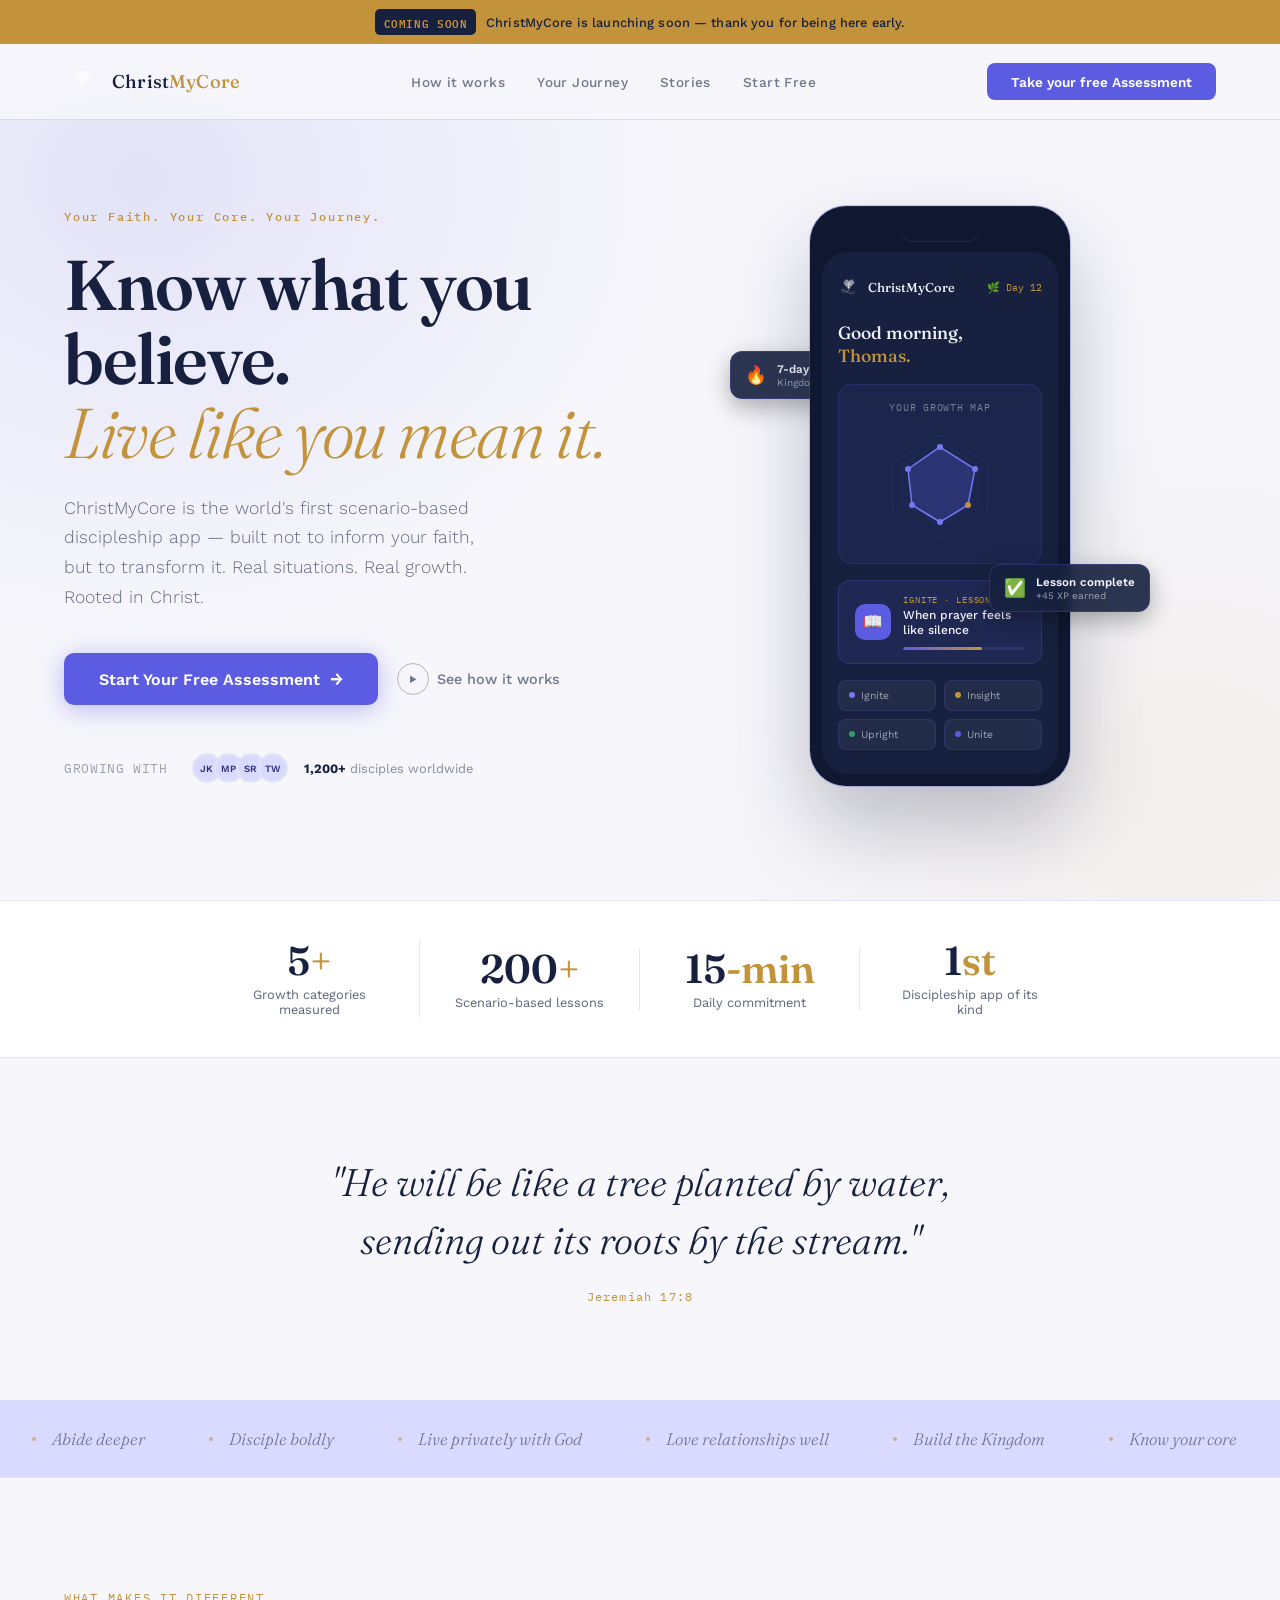
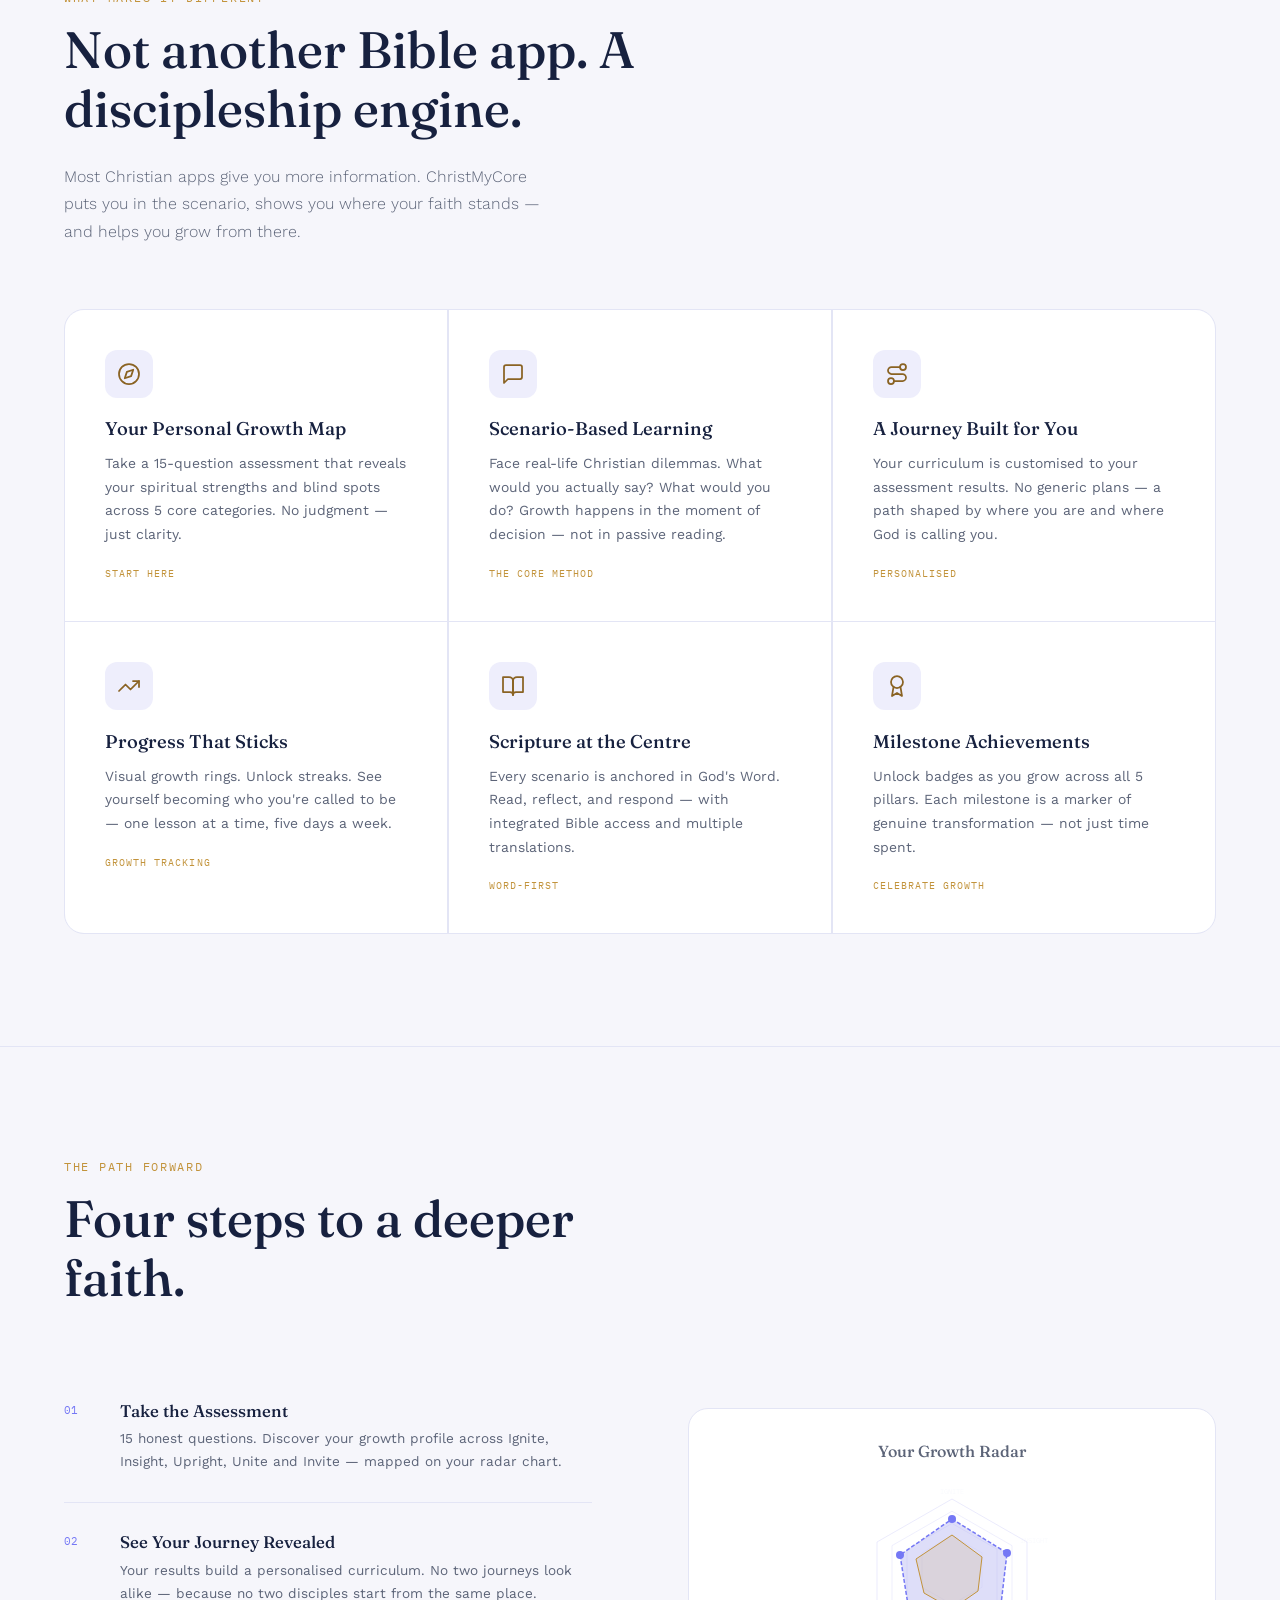
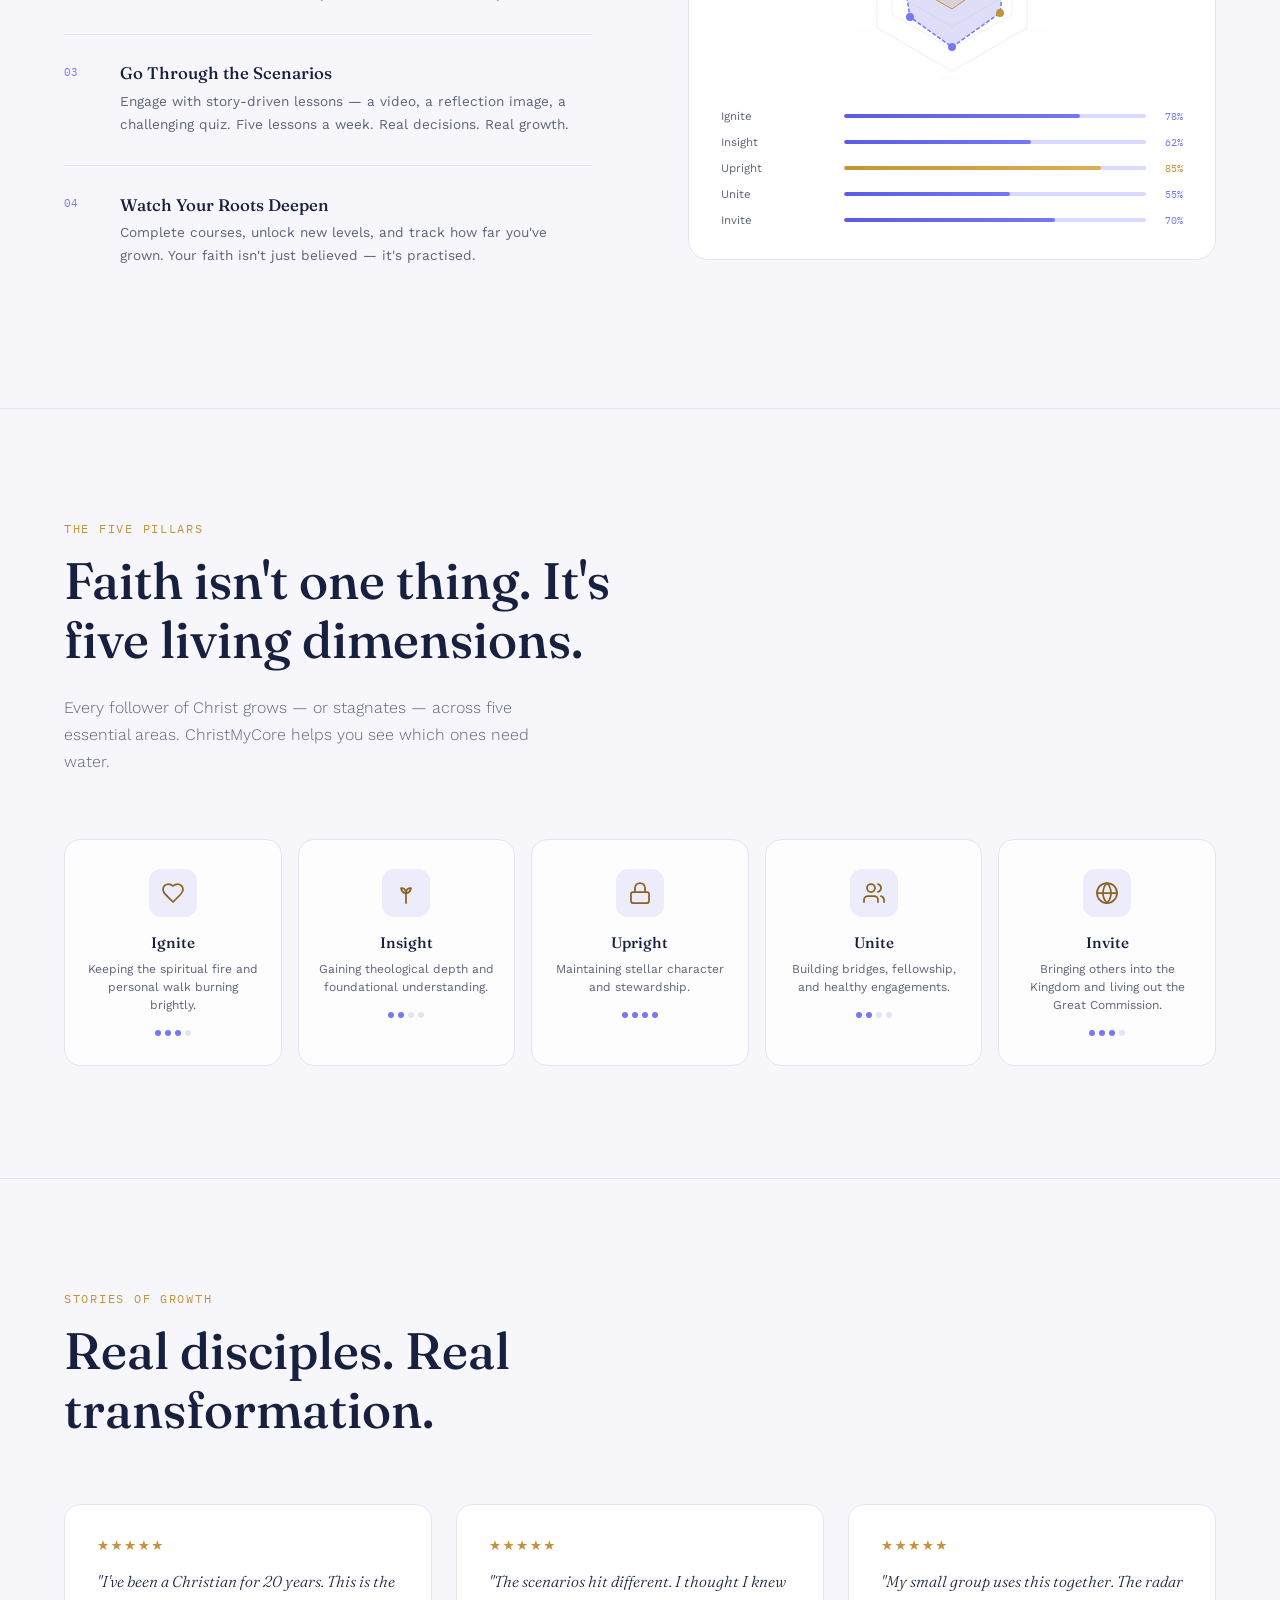
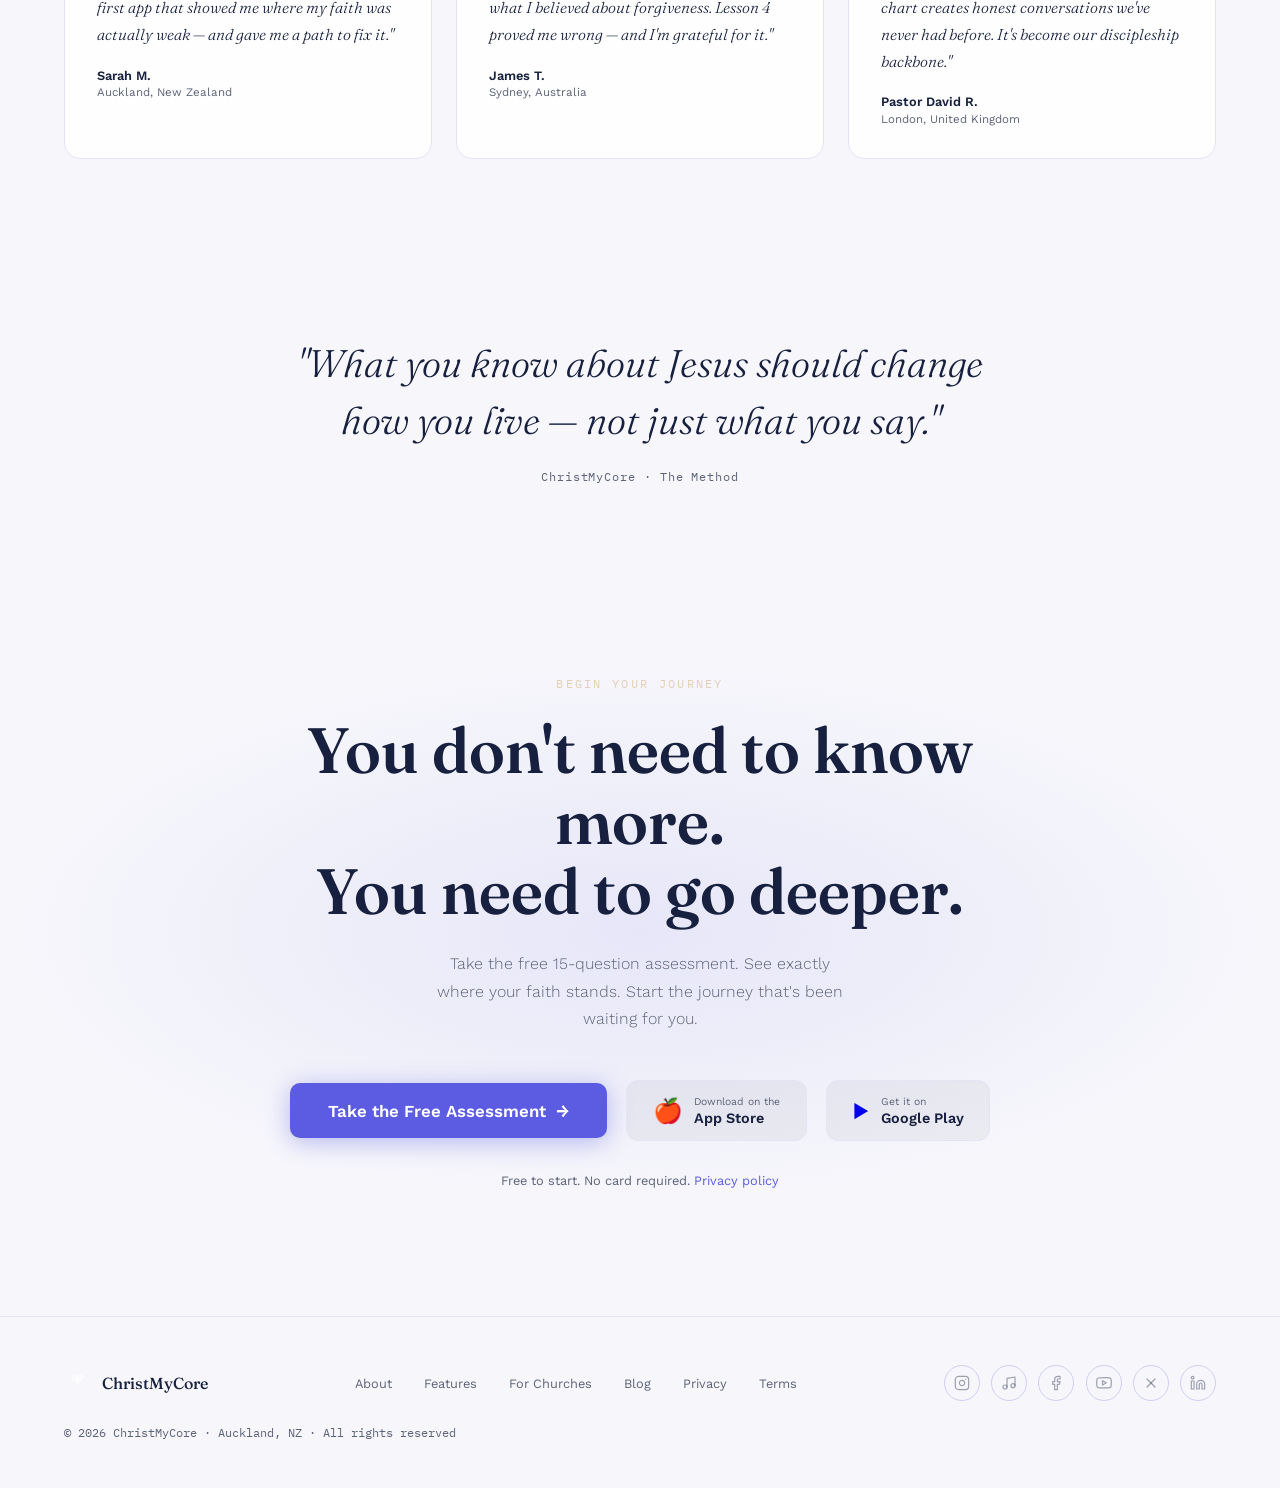
==== index-light.html @ 8a2557b6 "Rename five pillars, update hero copy, add social footer icons - Rename the five pillars: Abiding->I" ====
<!DOCTYPE html>
<html lang="en">
<head>
  <meta charset="UTF-8"/>
  <meta name="viewport" content="width=device-width, initial-scale=1.0"/>
  <meta name="robots" content="noindex, follow"/>
  <meta name="description" content="ChristMyCore — Scenario-based Christian discipleship app, launching soon. Know what you believe. Live like you mean it."/>
  <meta property="og:title" content="ChristMyCore — Coming Soon"/>
  <meta property="og:description" content="The world's first scenario-based discipleship app for the global church. Launching soon."/>
  <meta property="og:url" content="https://www.christmycore.com"/>
  <title>ChristMyCore — Grow Deeper. Live Truer. (Light)</title>

  <!-- Fonts -->
  <link rel="preconnect" href="https://fonts.googleapis.com">
  <link href="https://fonts.googleapis.com/css2?family=Fraunces:ital,opsz,wght@0,9..144,300;0,9..144,500;0,9..144,600;1,9..144,300&family=Work+Sans:wght@300;400;500;600&family=IBM+Plex+Mono:wght@400;500&display=swap" rel="stylesheet">

  <!-- Light Theme Stylesheet -->
  <link rel="stylesheet" href="css/main-light.css"/>
</head>
<body>
<!-- ── COMING SOON BANNER ── -->
<div class="announce-banner">
  <span class="announce-banner-badge">Coming Soon</span>
  <span class="announce-banner-full">ChristMyCore is launching soon — thank you for being here early.</span>
  <span class="announce-banner-short">Launching soon</span>
</div>

<!-- ── NAV ── -->
<nav>
  <a href="/" class="nav-logo">
    <img src="assets/images/logo.png" alt="ChristMyCore logo"/>
    <span class="nav-logo-text">Christ<span>MyCore</span></span>
  </a>
  <div class="nav-links">
    <a href="#features">How it works</a>
    <a href="#pillars">Your Journey</a>
    <a href="#stories">Stories</a>
    <a href="#start">Start Free</a>
  </div>
  <a href="#start" class="nav-cta">Take your free Assessment</a>
  <button class="nav-menu-btn" aria-label="Menu">
    <span></span><span></span><span></span>
  </button>
</nav>

<!-- ── HERO ── -->
<section class="hero">
  <div class="hero-bg-overlay"></div>
  <div class="hero-left">
    <p class="hero-mono">Your Faith. Your Core. Your Journey.</p>
    <h1 class="hero-h1">
      Know what you<br>
      believe.<br>
      <span class="line-gold">Live like you mean it.</span>
    </h1>
    <p class="hero-sub">ChristMyCore is the world's first scenario-based discipleship app — built not to inform your faith, but to transform it. Real situations. Real growth. Rooted in Christ.</p>
    <div class="hero-actions">
      <a href="#start" class="btn-primary-lg">
        Start Your Free Assessment <span class="arrow">→</span>
      </a>
      <button class="btn-ghost">
        <span class="play-icon">▶</span>
        See how it works
      </button>
    </div>
    <div class="hero-social">
      <span class="hero-social-label">GROWING WITH</span>
      <div class="hero-avatars">
        <div class="avatar">JK</div>
        <div class="avatar">MP</div>
        <div class="avatar">SR</div>
        <div class="avatar">TW</div>
      </div>
      <span class="hero-social-count"><strong>1,200+</strong> disciples worldwide</span>
    </div>
  </div>

  <div class="hero-right">
    <div class="phone-wrap">
      <div class="phone-glow"></div>

      <!-- Left floating badge -->
      <div class="float-badge badge-left">
        <span class="badge-icon">🔥</span>
        <div class="badge-text">
          <span class="badge-title">7-day streak</span>
          <span class="badge-sub">Kingdom Builder</span>
        </div>
      </div>

      <!-- Phone frame -->
      <div class="phone-frame">
        <div class="phone-notch"></div>
        <div class="phone-screen">
          <div class="phone-header">
            <div class="phone-logo-row">
              <img class="phone-logo-img" src="assets/images/logo.png" alt="CMC"/>
              <span class="phone-logo-name">ChristMyCore</span>
            </div>
            <span class="phone-streak">🌿 Day 12</span>
          </div>
          <div class="phone-greeting">Good morning,<br><span>Thomas.</span></div>
          <!-- Mini radar -->
          <div class="phone-radar">
            <div class="phone-radar-title">YOUR GROWTH MAP</div>
            <svg class="radar-svg" width="120" height="120" viewBox="0 0 120 120">
              <defs>
                <polygon id="bg5" points="60,8 107,36 107,84 60,112 13,84 13,36" fill="none" stroke="rgba(91,92,226,0.15)" stroke-width="1"/>
              </defs>
              <use href="#bg5" transform="scale(1)"/>
              <use href="#bg5" transform="translate(12,9) scale(0.8)"/>
              <use href="#bg5" transform="translate(24,18) scale(0.6)"/>
              <use href="#bg5" transform="translate(36,27) scale(0.4)"/>
              <!-- Filled shape -->
              <polygon points="60,20 95,42 88,78 60,95 32,78 28,42"
                fill="rgba(91,92,226,0.25)" stroke="#7578F5" stroke-width="1.5"/>
              <!-- Dots -->
              <circle cx="60" cy="20" r="3" fill="#7578F5"/>
              <circle cx="95" cy="42" r="3" fill="#7578F5"/>
              <circle cx="88" cy="78" r="3" fill="#C2933B"/>
              <circle cx="60" cy="95" r="3" fill="#7578F5"/>
              <circle cx="32" cy="78" r="3" fill="#7578F5"/>
              <circle cx="28" cy="42" r="3" fill="#7578F5"/>
            </svg>
          </div>
          <!-- Current lesson -->
          <div class="phone-lesson-card">
            <div class="lesson-icon">📖</div>
            <div class="lesson-meta">
              <div class="lesson-tag">IGNITE · LESSON 03</div>
              <div class="lesson-title">When prayer feels like silence</div>
              <div class="lesson-progress-bar">
                <div class="lesson-progress-fill"></div>
              </div>
            </div>
          </div>
          <!-- Category chips -->
          <div class="phone-categories">
            <div class="cat-chip"><span class="cat-dot" style="background:#7578F5;"></span>Ignite</div>
            <div class="cat-chip"><span class="cat-dot" style="background:#C2933B;"></span>Insight</div>
            <div class="cat-chip"><span class="cat-dot" style="background:#2F9E6E;"></span>Upright</div>
            <div class="cat-chip"><span class="cat-dot" style="background:#5B5CE2;"></span>Unite</div>
          </div>
        </div>
      </div>

      <!-- Right floating badge -->
      <div class="float-badge badge-right">
        <span class="badge-icon">✅</span>
        <div class="badge-text">
          <span class="badge-title">Lesson complete</span>
          <span class="badge-sub">+45 XP earned</span>
        </div>
      </div>
    </div>
  </div>
</section>

<!-- ── STATS BAR ── -->
<div class="stats-bar reveal">
  <div class="stat-item">
    <div class="stat-num">5<span>+</span></div>
    <div class="stat-label">Growth categories measured</div>
  </div>
  <div class="stat-item">
    <div class="stat-num">200<span>+</span></div>
    <div class="stat-label">Scenario-based lessons</div>
  </div>
  <div class="stat-item">
    <div class="stat-num">15<span>-min</span></div>
    <div class="stat-label">Daily commitment</div>
  </div>
  <div class="stat-item">
    <div class="stat-num">1<span>st</span></div>
    <div class="stat-label">Discipleship app of its kind</div>
  </div>
</div>

<!-- ── SCRIPTURE ── -->
<div class="scripture-section reveal">
  <p class="scripture-quote">
    "He will be like a tree planted by water, sending out its roots by the stream."
  </p>
  <p class="scripture-ref">Jeremiah 17:8</p>
</div>

<!-- ── MARQUEE ── -->
<div class="marquee-section">
  <div class="marquee-track">
    <div class="marquee-item"><span class="marquee-dot"></span>Abide deeper</div>
    <div class="marquee-item"><span class="marquee-dot"></span>Disciple boldly</div>
    <div class="marquee-item"><span class="marquee-dot"></span>Live privately with God</div>
    <div class="marquee-item"><span class="marquee-dot"></span>Love relationships well</div>
    <div class="marquee-item"><span class="marquee-dot"></span>Build the Kingdom</div>
    <div class="marquee-item"><span class="marquee-dot"></span>Know your core</div>
    <div class="marquee-item"><span class="marquee-dot"></span>Abide deeper</div>
    <div class="marquee-item"><span class="marquee-dot"></span>Disciple boldly</div>
    <div class="marquee-item"><span class="marquee-dot"></span>Live privately with God</div>
    <div class="marquee-item"><span class="marquee-dot"></span>Love relationships well</div>
    <div class="marquee-item"><span class="marquee-dot"></span>Build the Kingdom</div>
    <div class="marquee-item"><span class="marquee-dot"></span>Know your core</div>
  </div>
</div>

<!-- ── FEATURES ── -->
<section class="section" id="features">
  <p class="section-mono reveal">WHAT MAKES IT DIFFERENT</p>
  <h2 class="section-h2 reveal">Not another Bible app. A discipleship engine.</h2>
  <p class="section-sub reveal">Most Christian apps give you more information. ChristMyCore puts you in the scenario, shows you where your faith stands — and helps you grow from there.</p>

  <div class="features-grid reveal">
    <div class="feature-card">
      <div class="feature-icon"><svg viewBox="0 0 24 24"><circle cx="12" cy="12" r="10"/><polygon points="16.24 7.76 14.12 14.12 7.76 16.24 9.88 9.88 16.24 7.76"/></svg></div>
      <h3 class="feature-h3">Your Personal Growth Map</h3>
      <p class="feature-p">Take a 15-question assessment that reveals your spiritual strengths and blind spots across 5 core categories. No judgment — just clarity.</p>
      <span class="feature-tag">START HERE</span>
    </div>
    <div class="feature-card">
      <div class="feature-icon"><svg viewBox="0 0 24 24"><path d="M21 15a2 2 0 0 1-2 2H7l-4 4V5a2 2 0 0 1 2-2h14a2 2 0 0 1 2 2z"/></svg></div>
      <h3 class="feature-h3">Scenario-Based Learning</h3>
      <p class="feature-p">Face real-life Christian dilemmas. What would you actually say? What would you do? Growth happens in the moment of decision — not in passive reading.</p>
      <span class="feature-tag">THE CORE METHOD</span>
    </div>
    <div class="feature-card">
      <div class="feature-icon"><svg viewBox="0 0 24 24"><circle cx="6" cy="19" r="3"/><path d="M9 19h8.5a3.5 3.5 0 0 0 0-7h-11a3.5 3.5 0 0 1 0-7H15"/><circle cx="18" cy="5" r="3"/></svg></div>
      <h3 class="feature-h3">A Journey Built for You</h3>
      <p class="feature-p">Your curriculum is customised to your assessment results. No generic plans — a path shaped by where you are and where God is calling you.</p>
      <span class="feature-tag">PERSONALISED</span>
    </div>
    <div class="feature-card">
      <div class="feature-icon"><svg viewBox="0 0 24 24"><polyline points="22 7 13.5 15.5 8.5 10.5 2 17"/><polyline points="16 7 22 7 22 13"/></svg></div>
      <h3 class="feature-h3">Progress That Sticks</h3>
      <p class="feature-p">Visual growth rings. Unlock streaks. See yourself becoming who you're called to be — one lesson at a time, five days a week.</p>
      <span class="feature-tag">GROWTH TRACKING</span>
    </div>
    <div class="feature-card">
      <div class="feature-icon"><svg viewBox="0 0 24 24"><path d="M2 3h6a4 4 0 0 1 4 4v14a3 3 0 0 0-3-3H2z"/><path d="M22 3h-6a4 4 0 0 0-4 4v14a3 3 0 0 1 3-3h7z"/></svg></div>
      <h3 class="feature-h3">Scripture at the Centre</h3>
      <p class="feature-p">Every scenario is anchored in God's Word. Read, reflect, and respond — with integrated Bible access and multiple translations.</p>
      <span class="feature-tag">WORD-FIRST</span>
    </div>
    <div class="feature-card">
      <div class="feature-icon"><svg viewBox="0 0 24 24"><circle cx="12" cy="8" r="6"/><path d="M15.477 12.89 17 22l-5-3-5 3 1.523-9.11"/></svg></div>
      <h3 class="feature-h3">Milestone Achievements</h3>
      <p class="feature-p">Unlock badges as you grow across all 5 pillars. Each milestone is a marker of genuine transformation — not just time spent.</p>
      <span class="feature-tag">CELEBRATE GROWTH</span>
    </div>
  </div>
</section>

<!-- ── JOURNEY / HOW IT WORKS ── -->
<section class="journey-section" id="features">
  <p class="section-mono reveal">THE PATH FORWARD</p>
  <h2 class="section-h2 reveal">Four steps to a deeper faith.</h2>
  <div class="journey-grid reveal">
    <div class="journey-steps">
      <div class="step">
        <span class="step-num">01</span>
        <div class="step-content">
          <h4 class="step-h">Take the Assessment</h4>
          <p class="step-p">15 honest questions. Discover your growth profile across Ignite, Insight, Upright, Unite and Invite — mapped on your radar chart.</p>
        </div>
      </div>
      <div class="step">
        <span class="step-num">02</span>
        <div class="step-content">
          <h4 class="step-h">See Your Journey Revealed</h4>
          <p class="step-p">Your results build a personalised curriculum. No two journeys look alike — because no two disciples start from the same place.</p>
        </div>
      </div>
      <div class="step">
        <span class="step-num">03</span>
        <div class="step-content">
          <h4 class="step-h">Go Through the Scenarios</h4>
          <p class="step-p">Engage with story-driven lessons — a video, a reflection image, a challenging quiz. Five lessons a week. Real decisions. Real growth.</p>
        </div>
      </div>
      <div class="step">
        <span class="step-num">04</span>
        <div class="step-content">
          <h4 class="step-h">Watch Your Roots Deepen</h4>
          <p class="step-p">Complete courses, unlock new levels, and track how far you've grown. Your faith isn't just believed — it's practised.</p>
        </div>
      </div>
    </div>

    <!-- Assessment visual -->
    <div class="assess-visual">
      <div class="assess-title">Your Growth Radar</div>
      <svg class="radar-large" width="200" height="200" viewBox="0 0 200 200">
        <defs>
          <polygon id="hex" points="100,14 175,57 175,143 100,186 25,143 25,57" fill="none" stroke="rgba(91,92,226,0.12)" stroke-width="1"/>
        </defs>
        <use href="#hex"/>
        <use href="#hex" transform="translate(20,15) scale(0.8)"/>
        <use href="#hex" transform="translate(40,30) scale(0.6)"/>
        <use href="#hex" transform="translate(60,45) scale(0.4)"/>
        <!-- Labels -->
        <text x="100" y="9" text-anchor="middle" font-family="IBM Plex Mono" font-size="6.5" fill="rgba(241,242,250,0.4)">IGNITE</text>
        <text x="196" y="58" text-anchor="end" font-family="IBM Plex Mono" font-size="6.5" fill="rgba(241,242,250,0.4)">INSIGHT</text>
        <text x="196" y="148" text-anchor="end" font-family="IBM Plex Mono" font-size="6.5" fill="rgba(241,242,250,0.4)">INVITE</text>
        <text x="100" y="196" text-anchor="middle" font-family="IBM Plex Mono" font-size="6.5" fill="rgba(241,242,250,0.4)">UPRIGHT</text>
        <text x="22" y="148" text-anchor="end" font-family="IBM Plex Mono" font-size="6.5" fill="rgba(241,242,250,0.4)">UNITE</text>
        <!-- Filled area -->
        <polygon points="100,34 155,68 148,128 100,162 58,132 48,70"
          fill="rgba(91,92,226,0.2)" stroke="#7578F5" stroke-width="1.5" stroke-dasharray="4,2"/>
        <polygon points="100,50 130,72 126,106 100,124 72,108 64,74"
          fill="rgba(194,147,59,0.15)" stroke="#C2933B" stroke-width="1"/>
        <!-- Points -->
        <circle cx="100" cy="34" r="4" fill="#7578F5"/>
        <circle cx="155" cy="68" r="4" fill="#7578F5"/>
        <circle cx="148" cy="128" r="4" fill="#C2933B"/>
        <circle cx="100" cy="162" r="4" fill="#7578F5"/>
        <circle cx="58" cy="132" r="4" fill="#7578F5"/>
        <circle cx="48" cy="70" r="4" fill="#7578F5"/>
      </svg>
      <div class="category-bars">
        <div class="cat-bar-row">
          <span class="cat-bar-label">Ignite</span>
          <div class="cat-bar-track"><div class="cat-bar-fill" style="width:78%;"></div></div>
          <span class="cat-bar-val">78%</span>
        </div>
        <div class="cat-bar-row">
          <span class="cat-bar-label">Insight</span>
          <div class="cat-bar-track"><div class="cat-bar-fill" style="width:62%;"></div></div>
          <span class="cat-bar-val">62%</span>
        </div>
        <div class="cat-bar-row">
          <span class="cat-bar-label">Upright</span>
          <div class="cat-bar-track"><div class="cat-bar-fill" style="width:85%;background:linear-gradient(90deg,var(--gold),#E0AE55);"></div></div>
          <span class="cat-bar-val" style="color:var(--gold);">85%</span>
        </div>
        <div class="cat-bar-row">
          <span class="cat-bar-label">Unite</span>
          <div class="cat-bar-track"><div class="cat-bar-fill" style="width:55%;"></div></div>
          <span class="cat-bar-val">55%</span>
        </div>
        <div class="cat-bar-row">
          <span class="cat-bar-label">Invite</span>
          <div class="cat-bar-track"><div class="cat-bar-fill" style="width:70%;"></div></div>
          <span class="cat-bar-val">70%</span>
        </div>
      </div>
    </div>
  </div>
</section>

<!-- ── PILLARS ── -->
<section class="pillars-section" id="pillars">
  <p class="section-mono reveal">THE FIVE PILLARS</p>
  <h2 class="section-h2 reveal">Faith isn't one thing. It's five living dimensions.</h2>
  <p class="section-sub reveal">Every follower of Christ grows — or stagnates — across five essential areas. ChristMyCore helps you see which ones need water.</p>
  <div class="pillars-row reveal">
    <div class="pillar-card">
      <div class="pillar-icon"><svg viewBox="0 0 24 24"><path d="M19 14c1.49-1.46 3-3.21 3-5.5A5.5 5.5 0 0 0 16.5 3c-1.76 0-3 .5-4.5 2-1.5-1.5-2.74-2-4.5-2A5.5 5.5 0 0 0 2 8.5c0 2.3 1.5 4.05 3 5.5l7 7Z"/></svg></div>
      <div class="pillar-name">Ignite</div>
      <div class="pillar-sub">Keeping the spiritual fire and personal walk burning brightly.</div>
      <div class="pillar-level">
        <span class="level-dot active"></span>
        <span class="level-dot active"></span>
        <span class="level-dot active"></span>
        <span class="level-dot"></span>
      </div>
    </div>
    <div class="pillar-card">
      <div class="pillar-icon"><svg viewBox="0 0 24 24"><path d="M12 22V12"/><path d="M12 12c0-3 2-5 5-5-.5 3-2.5 5-5 5Z"/><path d="M12 12c0-3-2-5-5-5 .5 3 2.5 5 5 5Z"/></svg></div>
      <div class="pillar-name">Insight</div>
      <div class="pillar-sub">Gaining theological depth and foundational understanding.</div>
      <div class="pillar-level">
        <span class="level-dot active"></span>
        <span class="level-dot active"></span>
        <span class="level-dot"></span>
        <span class="level-dot"></span>
      </div>
    </div>
    <div class="pillar-card">
      <div class="pillar-icon"><svg viewBox="0 0 24 24"><rect x="3" y="11" width="18" height="11" rx="2"/><path d="M7 11V7a5 5 0 0 1 10 0v4"/></svg></div>
      <div class="pillar-name">Upright</div>
      <div class="pillar-sub">Maintaining stellar character and stewardship.</div>
      <div class="pillar-level">
        <span class="level-dot active"></span>
        <span class="level-dot active"></span>
        <span class="level-dot active"></span>
        <span class="level-dot active"></span>
      </div>
    </div>
    <div class="pillar-card">
      <div class="pillar-icon"><svg viewBox="0 0 24 24"><path d="M16 21v-2a4 4 0 0 0-4-4H6a4 4 0 0 0-4 4v2"/><circle cx="9" cy="7" r="4"/><path d="M22 21v-2a4 4 0 0 0-3-3.87"/><path d="M16 3.13a4 4 0 0 1 0 7.75"/></svg></div>
      <div class="pillar-name">Unite</div>
      <div class="pillar-sub">Building bridges, fellowship, and healthy engagements.</div>
      <div class="pillar-level">
        <span class="level-dot active"></span>
        <span class="level-dot active"></span>
        <span class="level-dot"></span>
        <span class="level-dot"></span>
      </div>
    </div>
    <div class="pillar-card">
      <div class="pillar-icon"><svg viewBox="0 0 24 24"><circle cx="12" cy="12" r="10"/><path d="M12 2a14.5 14.5 0 0 0 0 20 14.5 14.5 0 0 0 0-20"/><path d="M2 12h20"/></svg></div>
      <div class="pillar-name">Invite</div>
      <div class="pillar-sub">Bringing others into the Kingdom and living out the Great Commission.</div>
      <div class="pillar-level">
        <span class="level-dot active"></span>
        <span class="level-dot active"></span>
        <span class="level-dot active"></span>
        <span class="level-dot"></span>
      </div>
    </div>
  </div>
</section>

<!-- ── TESTIMONIALS ── -->
<section class="testimonials-section" id="stories">
  <p class="section-mono reveal">STORIES OF GROWTH</p>
  <h2 class="section-h2 reveal">Real disciples. Real transformation.</h2>
  <div class="testi-grid reveal">
    <div class="testi-card">
      <div class="testi-stars">★★★★★</div>
      <p class="testi-text">"I've been a Christian for 20 years. This is the first app that showed me where my faith was actually weak — and gave me a path to fix it."</p>
      <div class="testi-author">Sarah M.</div>
      <div class="testi-role">Auckland, New Zealand</div>
    </div>
    <div class="testi-card">
      <div class="testi-stars">★★★★★</div>
      <p class="testi-text">"The scenarios hit different. I thought I knew what I believed about forgiveness. Lesson 4 proved me wrong — and I'm grateful for it."</p>
      <div class="testi-author">James T.</div>
      <div class="testi-role">Sydney, Australia</div>
    </div>
    <div class="testi-card">
      <div class="testi-stars">★★★★★</div>
      <p class="testi-text">"My small group uses this together. The radar chart creates honest conversations we've never had before. It's become our discipleship backbone."</p>
      <div class="testi-author">Pastor David R.</div>
      <div class="testi-role">London, United Kingdom</div>
    </div>
  </div>
</section>

<!-- ── SCRIPTURE 2 ── -->
<div class="scripture-section reveal" style="padding:4rem 5vw;">
  <p class="scripture-quote">
    "What you know about Jesus should change how you live — not just what you say."
  </p>
  <p class="scripture-ref" style="color:var(--muted);font-size:0.72rem;letter-spacing:0.08em;">ChristMyCore · The Method</p>
</div>

<!-- ── CTA ── -->
<section class="cta-section" id="start">
  <p class="cta-eyebrow reveal">BEGIN YOUR JOURNEY</p>
  <h2 class="cta-h2 reveal">You don't need to know more.<br>You need to go deeper.</h2>
  <p class="cta-sub reveal">Take the free 15-question assessment. See exactly where your faith stands. Start the journey that's been waiting for you.</p>
  <div class="cta-actions reveal">
    <a href="#" class="btn-primary-lg" style="font-size:1.05rem;padding:1.1rem 2.4rem;">
      Take the Free Assessment <span class="arrow">→</span>
    </a>
    <a href="#" class="app-store-btn">
      <span class="app-store-icon">🍎</span>
      <div class="app-store-text">
        <span class="app-store-small">Download on the</span>
        <span class="app-store-name">App Store</span>
      </div>
    </a>
    <a href="#" class="app-store-btn">
      <span class="app-store-icon">▶</span>
      <div class="app-store-text">
        <span class="app-store-small">Get it on</span>
        <span class="app-store-name">Google Play</span>
      </div>
    </a>
  </div>
  <p class="cta-note reveal">Free to start. No card required. <a href="#">Privacy policy</a></p>
</section>

<!-- ── FOOTER ── -->
<footer>
  <a href="/" class="footer-logo">
    <img src="assets/images/logo.png" alt="ChristMyCore"/>
    <span class="footer-logo-text">ChristMyCore</span>
  </a>
  <div class="footer-links">
    <a href="#">About</a>
    <a href="#">Features</a>
    <a href="#">For Churches</a>
    <a href="#">Blog</a>
    <a href="#">Privacy</a>
    <a href="#">Terms</a>
  </div>
  <div class="footer-social">
    <a href="#" aria-label="Instagram"><svg viewBox="0 0 24 24"><rect x="2" y="2" width="20" height="20" rx="5" ry="5"/><path d="M16 11.37A4 4 0 1 1 12.63 8 4 4 0 0 1 16 11.37z"/><line x1="17.5" y1="6.5" x2="17.51" y2="6.5"/></svg></a>
    <a href="#" aria-label="TikTok"><svg viewBox="0 0 24 24"><path d="M9 18V5l12-2v13"/><circle cx="6" cy="18" r="3"/><circle cx="18" cy="16" r="3"/></svg></a>
    <a href="#" aria-label="Facebook"><svg viewBox="0 0 24 24"><path d="M18 2h-3a5 5 0 0 0-5 5v3H7v4h3v8h4v-8h3l1-4h-4V7a1 1 0 0 1 1-1h3z"/></svg></a>
    <a href="#" aria-label="YouTube"><svg viewBox="0 0 24 24"><path d="M22.54 6.42a2.78 2.78 0 0 0-1.94-2C18.88 4 12 4 12 4s-6.88 0-8.6.46a2.78 2.78 0 0 0-1.94 2A29.94 29.94 0 0 0 1 11.75a29.94 29.94 0 0 0 .46 5.33A2.78 2.78 0 0 0 3.4 19c1.72.46 8.6.46 8.6.46s6.88 0 8.6-.46a2.78 2.78 0 0 0 1.94-2 29.94 29.94 0 0 0 .46-5.25 29.94 29.94 0 0 0-.46-5.33z"/><polygon points="9.75 15.02 15.5 11.75 9.75 8.48 9.75 15.02"/></svg></a>
    <a href="#" aria-label="X (Twitter)"><svg viewBox="0 0 24 24"><line x1="18" y1="6" x2="6" y2="18"/><line x1="6" y1="6" x2="18" y2="18"/></svg></a>
    <a href="#" aria-label="LinkedIn"><svg viewBox="0 0 24 24"><path d="M16 8a6 6 0 0 1 6 6v7h-4v-7a2 2 0 0 0-2-2 2 2 0 0 0-2 2v7h-4v-7a6 6 0 0 1 6-6z"/><rect x="2" y="9" width="4" height="12"/><circle cx="4" cy="4" r="2"/></svg></a>
  </div>
  <span class="footer-copy">© 2026 ChristMyCore · Auckland, NZ · All rights reserved</span>
</footer>

<script>
// Scroll reveal
const reveals = document.querySelectorAll(".reveal");
const io = new IntersectionObserver((entries) => {
  entries.forEach(e => {
    if(e.isIntersecting){ e.target.classList.add("visible"); io.unobserve(e.target); }
  });
},{threshold:0.12});
reveals.forEach(r => io.observe(r));
</script>

  <!-- Main Script -->
  <script src="js/main.js"></script>

</body>
</html>
---- css/main-light.css ----
/* ═══════════════════════════════════════════════════════
   ChristMyCore — Light Theme Stylesheet
   Same brand palette, light backgrounds with dark text
   Base: #F6F6FB bg · #17213F text · #5B5CE2 primary · #C2933B gold
   ═══════════════════════════════════════════════════════ */

/* ── RESET & BASE ─────────────────────────────── */
*,*::before,*::after{box-sizing:border-box;margin:0;padding:0}
:root{
  --primary:#5B5CE2;
  --primary-deep:#4748BB;
  --primary-press:#333579;
  --primary-soft:#7578F5;
  --primary-sub:#D8DBFF;
  --dark:#17213F;
  --gold:#C2933B;
  --gold-dark:#8A6323;
  --bg:#F6F6FB;
  --surface:#FFFFFF;
  --text:#17213F;
  --muted:#5C6478;
  --border:#E3E5F5;
  --success:#2F9E6E;
  --r: Fraunces, Georgia, serif;
  --s: "Work Sans", system-ui, sans-serif;
  --m: "IBM Plex Mono", monospace;
  --banner-h:44px;
}
html{scroll-behavior:smooth}
body{
  font-family:var(--s);
  background:var(--bg);
  color:var(--text);
  overflow-x:hidden;
  -webkit-font-smoothing:antialiased;
}

/* ── ANNOUNCEMENT BANNER ──────────────────────── */
.announce-banner{
  position:fixed;top:0;left:0;right:0;z-index:110;
  height:var(--banner-h);
  display:flex;align-items:center;justify-content:center;gap:0.6rem;
  padding:0 1rem;
  background:var(--gold);color:var(--dark);
  font-family:var(--s);font-size:0.8rem;font-weight:500;
  letter-spacing:0.01em;text-align:center;
}
.announce-banner-badge{
  font-family:var(--m);font-size:0.68rem;font-weight:600;
  text-transform:uppercase;letter-spacing:0.06em;
  background:var(--dark);color:var(--gold);
  padding:0.2rem 0.55rem;border-radius:5px;
  white-space:nowrap;
}
.announce-banner-short{display:none;}

/* ── NAV ─────────────────────────────────────── */
nav{
  position:fixed;top:var(--banner-h);left:0;right:0;z-index:100;
  display:flex;align-items:center;justify-content:space-between;
  padding:1.2rem 5vw;
  background:rgba(246,246,251,0.92);
  backdrop-filter:blur(18px);
  -webkit-backdrop-filter:blur(18px);
  border-bottom:1px solid rgba(91,92,226,0.18);
}
.nav-logo{
  display:flex;align-items:center;gap:0.75rem;
  text-decoration:none;
}
.nav-logo img{width:36px;height:36px;object-fit:contain;filter:none;}
.nav-logo-text{
  font-family:var(--r);
  font-size:1.15rem;font-weight:500;
  color:var(--dark);letter-spacing:0.01em;
}
.nav-logo-text span{color:var(--gold);}
.nav-links{display:flex;align-items:center;gap:2rem;}
.nav-links a{
  font-size:0.85rem;font-weight:500;letter-spacing:0.03em;
  color:rgba(23,33,63,0.6);text-decoration:none;
  transition:color 0.2s;
}
.nav-links a:hover{color:var(--primary);}
.nav-cta{
  background:var(--primary);color:#fff;
  border:none;padding:0.65rem 1.5rem;
  font-family:var(--s);font-size:0.85rem;font-weight:600;
  border-radius:8px;cursor:pointer;
  text-decoration:none;
  transition:background 0.2s,transform 0.15s;
  white-space:nowrap;
}
.nav-cta:hover{background:var(--primary-deep);transform:translateY(-1px);}
.nav-menu-btn{display:none;background:none;border:none;cursor:pointer;padding:0.5rem;}
.nav-menu-btn span{display:block;width:22px;height:2px;background:var(--dark);margin:4px 0;transition:all 0.3s;}

/* ── HERO ─────────────────────────────────────── */
.hero{
  min-height:100vh;
  display:grid;
  grid-template-columns:1fr 1fr;
  align-items:center;
  padding:calc(8rem + var(--banner-h)) 5vw 5rem;
  position:relative;
  overflow:hidden;
  gap:3rem;
  background-attachment:fixed;
  background-position:center 40%;
  background-size:cover;
  background:url('https://cdn.pixabay.com/photo/2018/08/14/13/23/ocean-3605547_1280.jpg') center center / cover no-repeat;
}
.hero-bg-overlay{
  position:absolute;inset:0;
  background:linear-gradient(
    135deg,
    rgba(246,246,251,0.78) 0%,
    rgba(246,246,251,0.60) 40%,
    rgba(246,246,251,0.45) 70%,
    rgba(246,246,251,0.72) 100%
  );
  pointer-events:none;
  z-index:1;
}
/* Radial glow */
.hero::before{
  content:"";
  position:absolute;
  top:-20%;left:-10%;
  width:70%;height:100%;
  background:radial-gradient(ellipse at 30% 40%, rgba(91,92,226,0.12) 0%, transparent 60%);
  pointer-events:none;
  z-index:2;
}
.hero::after{
  content:"";
  position:absolute;
  bottom:-20%;right:-10%;
  width:60%;height:80%;
  background:radial-gradient(ellipse at 70% 60%, rgba(194,147,59,0.08) 0%, transparent 60%);
  pointer-events:none;
  z-index:2;
}

.hero-left{
  position:relative;z-index:3;
  max-width:580px;
}
.hero-mono{
  font-family:var(--m);
  font-size:0.75rem;font-weight:500;
  letter-spacing:0.15em;
  color:var(--gold);
  margin-bottom:1.5rem;
  opacity:0;animation:fadeUp 0.6s 0.2s ease forwards;
}
.hero-h1{
  font-family:var(--r);
  font-size:clamp(2.8rem, 5.5vw, 5rem);
  font-weight:600;
  line-height:1.05;
  letter-spacing:-0.02em;
  color:var(--dark);
  margin-bottom:1.5rem;
  opacity:0;animation:fadeUp 0.6s 0.35s ease forwards;
}
.hero-h1 .line-gold{
  color:var(--gold);
  font-style:italic;
  font-weight:300;
}
.hero-sub{
  font-size:1.1rem;font-weight:300;line-height:1.7;
  color:rgba(23,33,63,0.65);
  max-width:440px;
  margin-bottom:2.5rem;
  opacity:0;animation:fadeUp 0.6s 0.5s ease forwards;
}
.hero-actions{
  display:flex;align-items:center;gap:1.2rem;flex-wrap:wrap;
  opacity:0;animation:fadeUp 0.6s 0.65s ease forwards;
}
.btn-primary-lg{
  display:inline-flex;align-items:center;gap:0.6rem;
  background:var(--primary);color:#fff;
  padding:1rem 2.2rem;border-radius:10px;
  font-size:1rem;font-weight:600;font-family:var(--s);
  text-decoration:none;border:none;cursor:pointer;
  transition:background 0.2s,transform 0.15s,box-shadow 0.2s;
  box-shadow:0 4px 24px rgba(91,92,226,0.4);
}
.btn-primary-lg:hover{
  background:var(--primary-deep);
  transform:translateY(-2px);
  box-shadow:0 8px 32px rgba(91,92,226,0.5);
}
.btn-primary-lg .arrow{font-size:1.1rem;transition:transform 0.2s;}
.btn-primary-lg:hover .arrow{transform:translateX(3px);}
.btn-ghost{
  display:inline-flex;align-items:center;gap:0.5rem;
  color:rgba(23,33,63,0.6);font-size:0.9rem;font-weight:500;
  text-decoration:none;
  transition:color 0.2s;
  border:none;background:none;cursor:pointer;font-family:var(--s);
}
.btn-ghost:hover{color:var(--dark);}
.btn-ghost .play-icon{
  width:32px;height:32px;
  border:1.5px solid rgba(23,33,63,0.3);
  border-radius:50%;
  display:flex;align-items:center;justify-content:center;
  font-size:0.7rem;
  transition:border-color 0.2s,background 0.2s;
}
.btn-ghost:hover .play-icon{border-color:var(--dark);background:rgba(23,33,63,0.08);}

.hero-social{
  margin-top:3rem;
  display:flex;align-items:center;gap:1rem;
  opacity:0;animation:fadeUp 0.6s 0.8s ease forwards;
}
.hero-social-label{
  font-size:0.8rem;color:rgba(23,33,63,0.4);
  font-family:var(--m);letter-spacing:0.05em;
}
.hero-avatars{display:flex;margin-left:0.5rem;}
.avatar{
  width:30px;height:30px;border-radius:50%;
  border:2px solid var(--border);
  background:var(--primary-sub);
  display:flex;align-items:center;justify-content:center;
  font-size:0.6rem;font-weight:600;color:var(--primary-press);
  margin-left:-8px;
}
.avatar:first-child{margin-left:0;}
.hero-social-count{
  font-family:var(--s);font-size:0.8rem;
  color:rgba(23,33,63,0.5);
}
.hero-social-count strong{color:var(--dark);}

/* Hero right — phone mockup */
.hero-right{
  position:relative;z-index:3;
  display:flex;justify-content:center;align-items:center;
  opacity:0;animation:fadeIn 0.9s 0.5s ease forwards;
}
.phone-wrap{
  position:relative;
  width:280px;
}
.phone-glow{
  position:absolute;
  top:50%;left:50%;
  transform:translate(-50%,-50%);
  width:300px;height:500px;
  background:radial-gradient(ellipse, rgba(91,92,226,0.2) 0%, transparent 70%);
  pointer-events:none;
}
.phone-frame{
  width:260px;
  background:#0F1830;
  border-radius:36px;
  padding:12px;
  box-shadow:
    0 0 0 1px rgba(91,92,226,0.3),
    0 40px 80px rgba(23,33,63,0.25),
    inset 0 1px 0 rgba(255,255,255,0.08);
  position:relative;
  margin:0 auto;
}
.phone-notch{
  width:80px;height:24px;
  background:#0F1830;
  border-radius:0 0 14px 14px;
  margin:0 auto 10px;
  position:relative;z-index:2;
  box-shadow:inset 0 -1px 0 rgba(91,92,226,0.2);
}
.phone-screen{
  background:var(--dark);
  border-radius:26px;
  overflow:hidden;
  min-height:500px;
  padding:1.5rem 1rem;
  display:flex;flex-direction:column;
  gap:1rem;
}
.phone-header{
  display:flex;align-items:center;justify-content:space-between;
  margin-bottom:0.5rem;
}
.phone-logo-row{
  display:flex;align-items:center;gap:0.5rem;
}
.phone-logo-img{
  width:22px;height:22px;
  object-fit:contain;
  filter:brightness(0) invert(1);
}
.phone-logo-name{
  font-family:var(--r);font-size:0.8rem;font-weight:500;color:#F1F2FA;
}
.phone-streak{
  display:flex;align-items:center;gap:0.3rem;
  font-family:var(--m);font-size:0.65rem;color:var(--gold);
}
.phone-greeting{
  font-family:var(--r);font-size:1.1rem;font-weight:500;color:#F1F2FA;
  line-height:1.3;
}
.phone-greeting span{color:var(--gold);}
/* Radar / tree-ring chart placeholder */
.phone-radar{
  background:rgba(91,92,226,0.08);
  border:1px solid rgba(91,92,226,0.2);
  border-radius:14px;
  padding:1rem;
  text-align:center;
}
.phone-radar-title{
  font-family:var(--m);font-size:0.6rem;color:var(--muted);
  letter-spacing:0.08em;margin-bottom:0.8rem;
  color:rgba(241,242,250,0.45);
}
.radar-svg{display:block;margin:0 auto;}
.phone-lesson-card{
  background:rgba(91,92,226,0.12);
  border:1px solid rgba(91,92,226,0.25);
  border-radius:12px;
  padding:0.8rem 1rem;
  display:flex;align-items:center;gap:0.75rem;
}
.lesson-icon{
  width:36px;height:36px;flex-shrink:0;
  background:var(--primary);border-radius:10px;
  display:flex;align-items:center;justify-content:center;
  font-size:1rem;
}
.lesson-meta{flex:1;}
.lesson-tag{
  font-family:var(--m);font-size:0.55rem;color:var(--gold);
  letter-spacing:0.1em;margin-bottom:0.2rem;
}
.lesson-title{
  font-family:var(--s);font-size:0.75rem;font-weight:500;color:#F1F2FA;
  line-height:1.3;
}
.lesson-progress-bar{
  height:3px;background:rgba(91,92,226,0.2);
  border-radius:2px;margin-top:0.5rem;
  overflow:hidden;
}
.lesson-progress-fill{
  height:100%;width:65%;
  background:linear-gradient(90deg, var(--primary) 0%, var(--gold) 100%);
  border-radius:2px;
}
.phone-categories{
  display:grid;grid-template-columns:1fr 1fr;gap:0.5rem;
}
.cat-chip{
  background:rgba(241,242,250,0.05);
  border:1px solid rgba(91,92,226,0.2);
  border-radius:8px;padding:0.5rem 0.6rem;
  font-family:var(--s);font-size:0.65rem;color:rgba(241,242,250,0.6);
  display:flex;align-items:center;gap:0.4rem;
}
.cat-dot{
  width:6px;height:6px;border-radius:50%;flex-shrink:0;
}
/* floating badges */
.float-badge{
  position:absolute;
  background:rgba(23,33,63,0.9);
  border:1px solid rgba(91,92,226,0.3);
  border-radius:12px;
  padding:0.6rem 0.9rem;
  backdrop-filter:blur(8px);
  box-shadow:0 8px 24px rgba(0,0,0,0.3);
  display:flex;align-items:center;gap:0.6rem;
  font-size:0.75rem;
  white-space:nowrap;
}
.float-badge.badge-left{
  left:-70px;top:25%;
  animation:floatL 4s ease-in-out infinite;
}
.float-badge.badge-right{
  right:-70px;bottom:30%;
  animation:floatR 4s 1s ease-in-out infinite;
}
.badge-icon{font-size:1.1rem;}
.badge-text{display:flex;flex-direction:column;gap:0.1rem;}
.badge-title{font-weight:600;color:#F1F2FA;font-size:0.72rem;}
.badge-sub{color:rgba(255,255,255,0.55);font-size:0.62rem;}

/* ── STATS BAR ─────────────────────────────────── */
.stats-bar{
  background:var(--surface);
  border-top:1px solid var(--border);
  border-bottom:1px solid var(--border);
  padding:2.5rem 5vw;
  display:flex;align-items:center;justify-content:center;
  gap:0;
  overflow:hidden;
}
.stat-item{
  flex:1;max-width:220px;
  text-align:center;
  padding:0 2rem;
  border-right:1px solid var(--border);
}
.stat-item:last-child{border-right:none;}
.stat-num{
  font-family:var(--r);
  font-size:2.5rem;font-weight:600;
  color:var(--dark);
  line-height:1;margin-bottom:0.4rem;
}
.stat-num span{color:var(--gold);}
.stat-label{
  font-family:var(--s);font-size:0.8rem;
  color:var(--muted);
  font-weight:400;
}

/* ── MARQUEE ─────────────────────────────────── */
.marquee-section{
  padding:1.8rem 0;
  overflow:hidden;
  border-bottom:1px solid var(--border);
  background:var(--primary-sub);
  position:relative;
}
.marquee-track{
  display:flex;width:max-content;
  animation:marquee 28s linear infinite;
}
.marquee-item{
  display:flex;align-items:center;gap:1rem;
  padding:0 2rem;
  font-family:var(--r);font-size:1.05rem;font-weight:300;font-style:italic;
  color:rgba(23,33,63,0.55);
  white-space:nowrap;
}
.marquee-dot{
  width:4px;height:4px;border-radius:50%;
  background:var(--gold);opacity:0.6;flex-shrink:0;
}

/* ── FEATURES ─────────────────────────────────── */
.section{padding:7rem 5vw;}
.section-mono{
  font-family:var(--m);font-size:0.72rem;
  letter-spacing:0.15em;color:var(--gold);
  margin-bottom:1rem;
}
.section-h2{
  font-family:var(--r);
  font-size:clamp(2rem, 4vw, 3.2rem);
  font-weight:500;line-height:1.15;
  color:var(--dark);
  max-width:600px;
  margin-bottom:1.5rem;
}
.section-sub{
  font-size:1rem;font-weight:300;line-height:1.7;
  color:var(--muted);
  max-width:500px;margin-bottom:4rem;
}

.features-grid{
  display:grid;
  grid-template-columns:repeat(3,1fr);
  gap:1.5px;
  background:var(--border);
  border:1px solid var(--border);
  border-radius:20px;
  overflow:hidden;
}
.feature-card{
  background:var(--surface);
  padding:2.5rem;
  position:relative;
  transition:background 0.3s;
}
.feature-card:hover{background:var(--bg);}
.feature-icon{
  width:48px;height:48px;margin-bottom:1.2rem;
  display:flex;align-items:center;justify-content:center;
  border-radius:12px;
  background:rgba(91,92,226,0.1);
}
.feature-icon svg{
  width:24px;height:24px;
  stroke:var(--gold-dark);fill:none;
  stroke-width:1.75;stroke-linecap:round;stroke-linejoin:round;
}
.feature-h3{
  font-family:var(--r);font-size:1.15rem;font-weight:500;
  color:var(--dark);margin-bottom:0.7rem;line-height:1.3;
}
.feature-p{
  font-size:0.87rem;line-height:1.7;
  color:var(--muted);
}
.feature-tag{
  display:inline-block;margin-top:1.2rem;
  font-family:var(--m);font-size:0.65rem;
  letter-spacing:0.1em;color:var(--gold);
}

/* ── JOURNEY / HOW IT WORKS ─────────────────────── */
.journey-section{
  padding:7rem 5vw;
  background-position:center center;
  background:url('https://cdn.pixabay.com/photo/2023/06/05/02/01/starry-sky-8041247_1280.jpg') center center / cover no-repeat;
  border-top:1px solid var(--border);
  border-bottom:1px solid var(--border);
  position:relative;
}
.journey-section::before{
  content:"";
  position:absolute;inset:0;
  background:linear-gradient(135deg, rgba(246,246,251,0.72) 0%, rgba(246,246,251,0.62) 100%);
  pointer-events:none;
  z-index:0;
}
.journey-section > *{position:relative;z-index:1;}
.journey-grid{
  display:grid;
  grid-template-columns:1fr 1fr;
  gap:6rem;
  align-items:center;
  margin-top:4rem;
}
.journey-steps{display:flex;flex-direction:column;gap:0;}
.step{
  display:flex;gap:1.5rem;
  padding:1.8rem 0;
  border-bottom:1px solid var(--border);
}
.step:last-child{border-bottom:none;}
.step-num{
  font-family:var(--m);font-size:0.7rem;
  color:var(--primary-soft);
  padding-top:0.1rem;flex-shrink:0;
  width:32px;
}
.step-content{}
.step-h{
  font-family:var(--r);font-size:1.05rem;font-weight:500;
  color:var(--dark);margin-bottom:0.4rem;
}
.step-p{
  font-size:0.85rem;line-height:1.7;
  color:var(--muted);
}
/* Assessment visual */
.assess-visual{
  background:var(--surface);
  border:1px solid var(--border);
  border-radius:20px;
  padding:2rem;
  position:relative;
}
.assess-title{
  font-family:var(--r);font-size:1rem;font-weight:500;
  color:var(--muted);
  margin-bottom:1.5rem;text-align:center;
}
.radar-large{display:block;margin:0 auto 1.5rem;}
.category-bars{display:flex;flex-direction:column;gap:0.75rem;}
.cat-bar-row{display:flex;align-items:center;gap:0.8rem;}
.cat-bar-label{
  font-family:var(--s);font-size:0.72rem;
  color:var(--muted);
  width:110px;flex-shrink:0;
}
.cat-bar-track{
  flex:1;height:4px;
  background:var(--primary-sub);
  border-radius:2px;overflow:hidden;
}
.cat-bar-fill{
  height:100%;border-radius:2px;
  background:linear-gradient(90deg, var(--primary) 0%, var(--primary-soft) 100%);
}
.cat-bar-val{
  font-family:var(--m);font-size:0.62rem;
  color:var(--primary-soft);width:24px;text-align:right;
}

/* ── SCRIPTURE BREAK ─────────────────────────── */
.scripture-section{
  padding:6rem 5vw;
  text-align:center;
  position:relative;overflow:hidden;
  background-position:center top;
  background:url('https://cdn.pixabay.com/photo/2017/07/28/20/06/night-2549128_1280.jpg') center center / cover no-repeat;
}
.scripture-section::before{
  content:"";
  position:absolute;inset:0;
  background:linear-gradient(rgba(246,246,251,0.55) 0%, rgba(246,246,251,0.45) 50%, rgba(246,246,251,0.58) 100%);
  pointer-events:none;
}
.scripture-quote{
  font-family:var(--r);
  font-size:clamp(1.4rem, 3vw, 2.4rem);
  font-weight:300;font-style:italic;
  line-height:1.5;
  color:var(--dark);
  max-width:720px;margin:0 auto 1.2rem;
  position:relative;z-index:1;
}
.scripture-ref{
  font-family:var(--m);font-size:0.75rem;
  letter-spacing:0.1em;color:var(--gold);
  position:relative;z-index:1;
}

/* ── PILLARS / CATEGORIES ────────────────────── */
.pillars-section{
  padding:7rem 5vw;
  position:relative;
  background-position:center center;
  background:url('https://cdn.pixabay.com/photo/2016/11/29/01/40/tree-1866602_1280.jpg') center center / cover no-repeat;
}
.pillars-section::before{
  content:"";
  position:absolute;inset:0;
  background:linear-gradient(rgba(246,246,251,0.72) 0%, rgba(246,246,251,0.60) 60%, rgba(246,246,251,0.75) 100%);
  pointer-events:none;
  z-index:0;
}
.pillars-section > *{position:relative;z-index:1;}
.pillars-row{
  display:grid;
  grid-template-columns:repeat(5,1fr);
  gap:1rem;
  margin-top:4rem;
}
.pillar-card{
  background:rgba(255,255,255,0.82);
  border:1px solid var(--border);
  border-radius:16px;
  padding:1.8rem 1.2rem;
  text-align:center;
  transition:border-color 0.3s,transform 0.3s;
  cursor:default;
}
.pillar-card:hover{
  border-color:var(--primary);
  transform:translateY(-4px);
}
.pillar-icon{
  width:48px;height:48px;margin:0 auto 1rem;
  display:flex;align-items:center;justify-content:center;
  border-radius:12px;
  background:rgba(91,92,226,0.1);
}
.pillar-icon svg{
  width:24px;height:24px;
  stroke:var(--gold-dark);fill:none;
  stroke-width:1.75;stroke-linecap:round;stroke-linejoin:round;
}
.pillar-name{
  font-family:var(--r);font-size:0.95rem;font-weight:500;
  color:var(--dark);margin-bottom:0.5rem;
}
.pillar-sub{
  font-family:var(--s);font-size:0.75rem;
  color:var(--muted);line-height:1.5;
}
.pillar-level{
  margin-top:1rem;
  display:flex;justify-content:center;gap:4px;
}
.level-dot{
  width:6px;height:6px;border-radius:50%;
  background:var(--border);
}
.level-dot.active{background:var(--primary-soft);}

/* ── TESTIMONIALS ────────────────────────────── */
.testimonials-section{
  padding:7rem 5vw;
  background-position:center 40%;
  background:url('https://cdn.pixabay.com/photo/2016/11/29/05/08/astronomy-1867616_1280.jpg') center center / cover no-repeat;
  border-top:1px solid var(--border);
  position:relative;
}
.testimonials-section::before{
  content:"";
  position:absolute;inset:0;
  background:linear-gradient(rgba(246,246,251,0.68) 0%, rgba(246,246,251,0.58) 50%, rgba(246,246,251,0.72) 100%);
  pointer-events:none;
  z-index:0;
}
.testimonials-section > *{position:relative;z-index:1;}
.testi-grid{
  display:grid;
  grid-template-columns:repeat(3,1fr);
  gap:1.5rem;
  margin-top:4rem;
}
.testi-card{
  background:rgba(255,255,255,0.85);
  border:1px solid var(--border);
  border-radius:16px;
  padding:2rem;
  position:relative;
}
.testi-stars{
  color:var(--gold);font-size:0.85rem;
  margin-bottom:1rem;letter-spacing:0.1em;
}
.testi-text{
  font-family:var(--r);font-size:0.98rem;font-weight:300;font-style:italic;
  color:var(--dark);line-height:1.7;
  margin-bottom:1.2rem;
}
.testi-author{
  font-family:var(--s);font-size:0.8rem;font-weight:600;
  color:var(--dark);
}
.testi-role{
  font-family:var(--s);font-size:0.72rem;
  color:var(--muted);margin-top:0.15rem;
}

/* ── CTA SECTION ─────────────────────────────── */
.cta-section{
  padding:8rem 5vw;
  text-align:center;
  position:relative;overflow:hidden;
  background-attachment:fixed;
  background-position:center 60%;
  background:url('https://cdn.pixabay.com/photo/2018/11/17/22/15/milky-way-3821536_1280.jpg') center 60% / cover no-repeat;
}
.cta-section::before{
  content:"";
  position:absolute;inset:0;
  background:linear-gradient(
    rgba(246,246,251,0.70) 0%,
    rgba(246,246,251,0.55) 40%,
    rgba(246,246,251,0.72) 100%
  );
  pointer-events:none;
}
.cta-section::after{
  content:"";
  position:absolute;inset:0;
  background:radial-gradient(ellipse 70% 50% at 50% 50%, rgba(91,92,226,0.10) 0%, transparent 70%);
  pointer-events:none;
}
.cta-eyebrow{
  font-family:var(--m);font-size:0.72rem;letter-spacing:0.2em;
  color:var(--gold);margin-bottom:1.5rem;
}
.cta-h2{
  font-family:var(--r);
  font-size:clamp(2.2rem, 5vw, 4rem);
  font-weight:600;line-height:1.1;
  color:var(--dark);
  max-width:680px;margin:0 auto 1.5rem;
  position:relative;z-index:1;
}
.cta-sub{
  font-size:1rem;font-weight:300;
  color:var(--muted);
  max-width:420px;margin:0 auto 3rem;
  line-height:1.7;
  position:relative;z-index:1;
}
.cta-actions{
  display:flex;align-items:center;justify-content:center;
  gap:1.2rem;flex-wrap:wrap;
  position:relative;z-index:1;
}
.app-store-btn{
  display:inline-flex;align-items:center;gap:0.7rem;
  background:rgba(23,33,63,0.05);
  border:1px solid var(--border);
  border-radius:12px;
  padding:0.9rem 1.6rem;
  text-decoration:none;
  transition:background 0.2s,border-color 0.2s;
}
.app-store-btn:hover{
  background:rgba(23,33,63,0.08);
  border-color:var(--primary);
}
.app-store-icon{font-size:1.5rem;}
.app-store-text{text-align:left;}
.app-store-small{
  font-family:var(--s);font-size:0.65rem;
  color:var(--muted);display:block;
}
.app-store-name{
  font-family:var(--s);font-size:0.9rem;font-weight:600;
  color:var(--dark);display:block;margin-top:0.1rem;
}
.cta-note{
  margin-top:2rem;font-size:0.8rem;
  color:var(--muted);
  position:relative;z-index:1;
}
.cta-note a{color:var(--primary);text-decoration:none;}

/* ── FOOTER ──────────────────────────────────── */
footer{
  padding:3rem 5vw;
  border-top:1px solid var(--border);
  display:flex;align-items:center;justify-content:space-between;
  flex-wrap:wrap;gap:1.5rem;
}
.footer-logo{
  display:flex;align-items:center;gap:0.6rem;
  text-decoration:none;
}
.footer-logo img{width:28px;height:28px;object-fit:contain;filter:none;}
.footer-logo-text{
  font-family:var(--r);font-size:1rem;font-weight:500;color:var(--dark);
}
.footer-links{
  display:flex;gap:2rem;flex-wrap:wrap;
}
.footer-links a{
  font-size:0.8rem;color:var(--muted);
  text-decoration:none;transition:color 0.2s;
}
.footer-links a:hover{color:var(--primary);}
.footer-social{display:flex;gap:0.7rem;}
.footer-social a{
  width:36px;height:36px;
  display:flex;align-items:center;justify-content:center;
  border-radius:50%;
  border:1px solid rgba(91,92,226,0.25);
  color:rgba(23,33,63,0.4);
  transition:color 0.2s,border-color 0.2s,background 0.2s;
}
.footer-social a:hover{color:var(--gold-dark);border-color:var(--gold-dark);background:rgba(194,147,59,0.08);}
.footer-social svg{width:16px;height:16px;stroke:currentColor;fill:none;stroke-width:1.8;stroke-linecap:round;stroke-linejoin:round;}
.footer-copy{
  font-size:0.75rem;color:var(--muted);
  font-family:var(--m);
}

/* ── ANIMATIONS ──────────────────────────────── */
@keyframes fadeUp{
  from{opacity:0;transform:translateY(24px);}
  to{opacity:1;transform:translateY(0);}
}
@keyframes fadeIn{
  from{opacity:0;}
  to{opacity:1;}
}
@keyframes marquee{
  from{transform:translateX(0);}
  to{transform:translateX(-50%);}
}
@keyframes floatL{
  0%,100%{transform:translateY(0);}
  50%{transform:translateY(-8px);}
}
@keyframes floatR{
  0%,100%{transform:translateY(0);}
  50%{transform:translateY(8px);}
}

/* Scroll reveal */
.reveal{opacity:0;transform:translateY(30px);transition:opacity 0.7s ease,transform 0.7s ease;}
.reveal.visible{opacity:1;transform:none;}

/* ── RESPONSIVE ─────────────────────────────── */
@media(max-width:1024px){
  .features-grid{grid-template-columns:1fr 1fr;}
  .pillars-row{grid-template-columns:repeat(3,1fr);}
  .float-badge.badge-left{left:-20px;}
  .float-badge.badge-right{right:-20px;}
}
@media(max-width:768px){
  .hero{grid-template-columns:1fr;padding:calc(7rem + var(--banner-h)) 5vw 4rem;}
  .hero-right{display:none;}
  .hero-h1{font-size:2.8rem;}
  .nav-links{display:none;}
  .nav-menu-btn{display:block;}
  .nav-cta{font-size:0.72rem;padding:0.5rem 0.9rem;}
  .announce-banner{gap:0.4rem;padding:0 0.75rem;font-size:0.72rem;}
  .announce-banner-badge{font-size:0.6rem;padding:0.15rem 0.4rem;}
  .announce-banner-full{display:none;}
  .announce-banner-short{display:inline;}
  .features-grid{grid-template-columns:1fr;}
  .journey-grid{grid-template-columns:1fr;gap:3rem;}
  .testi-grid{grid-template-columns:1fr;}
  .pillars-row{grid-template-columns:1fr 1fr;}
  .stats-bar{flex-wrap:wrap;gap:2rem;}
  .stat-item{border-right:none;flex:0 0 40%;}
  footer{flex-direction:column;text-align:center;}
  .footer-links{justify-content:center;}
}
@media(prefers-reduced-motion:reduce){
  *{animation:none!important;transition:none!important;}
}
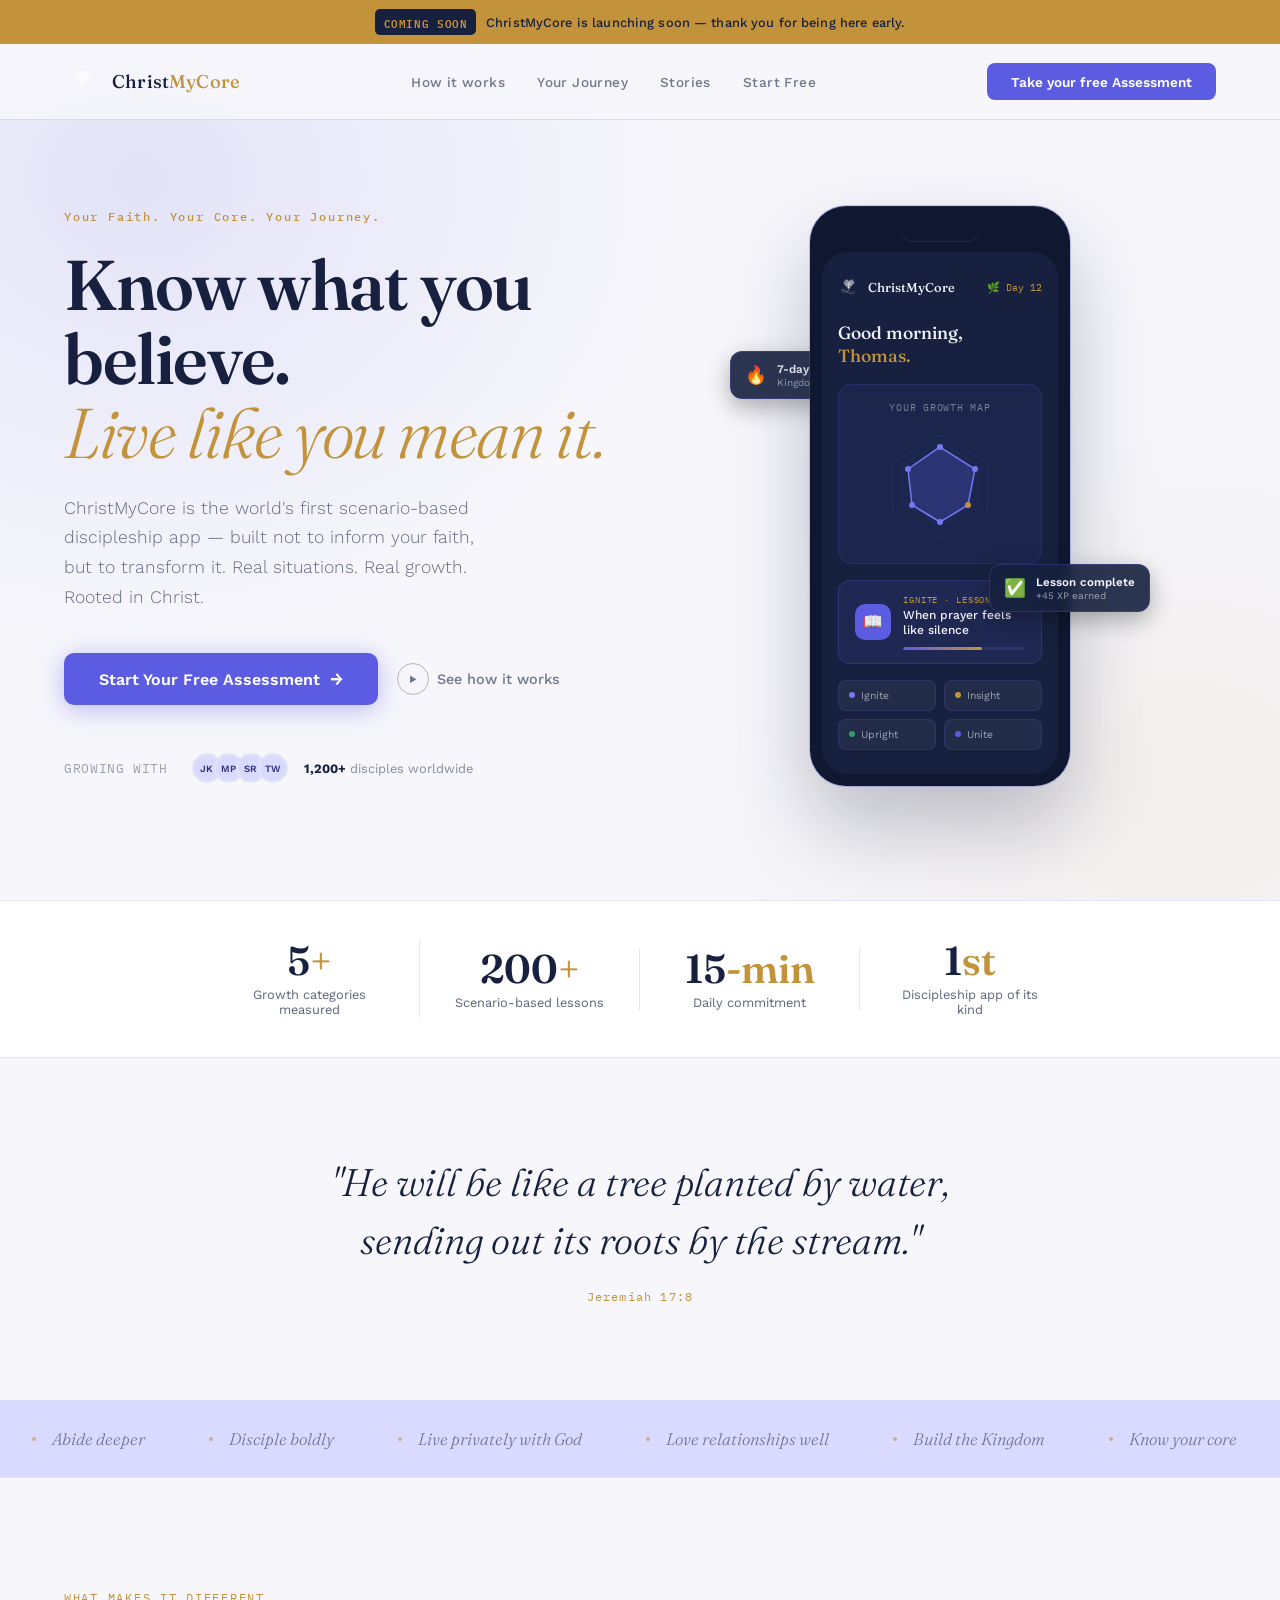
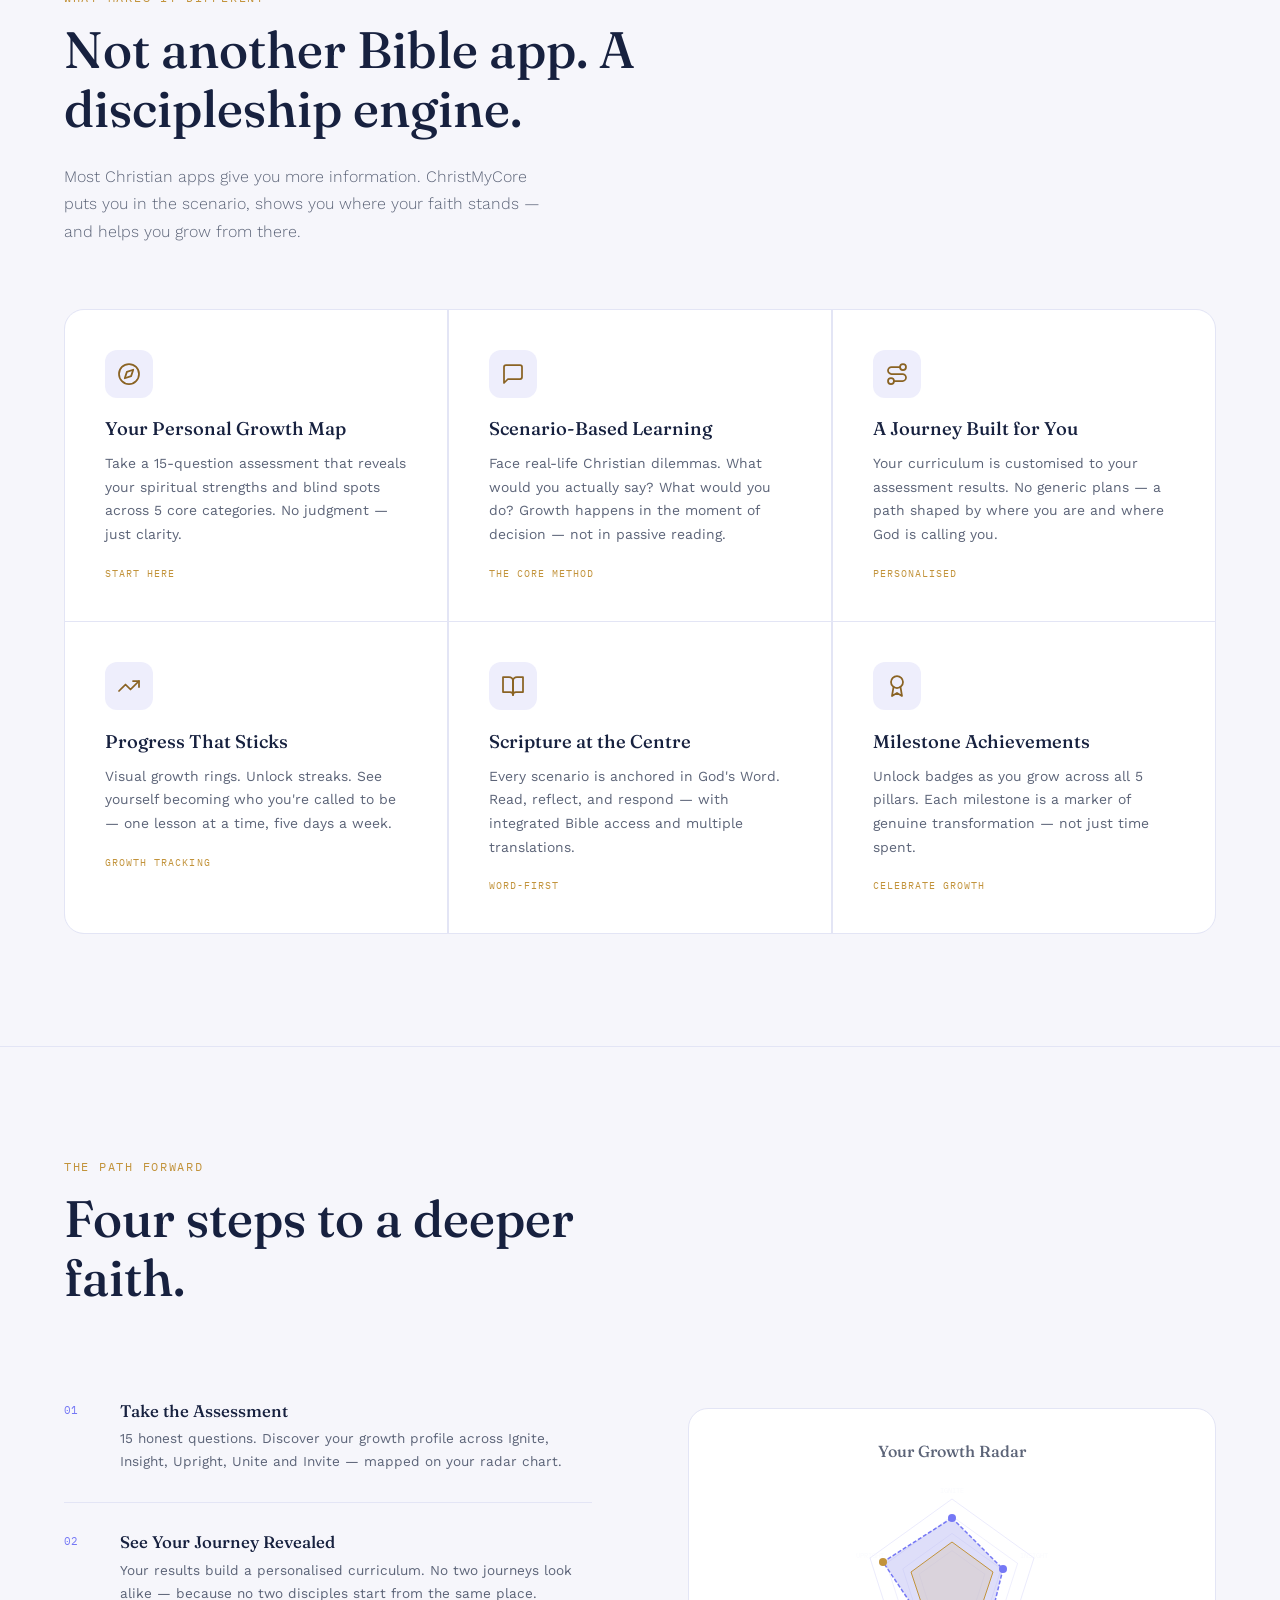
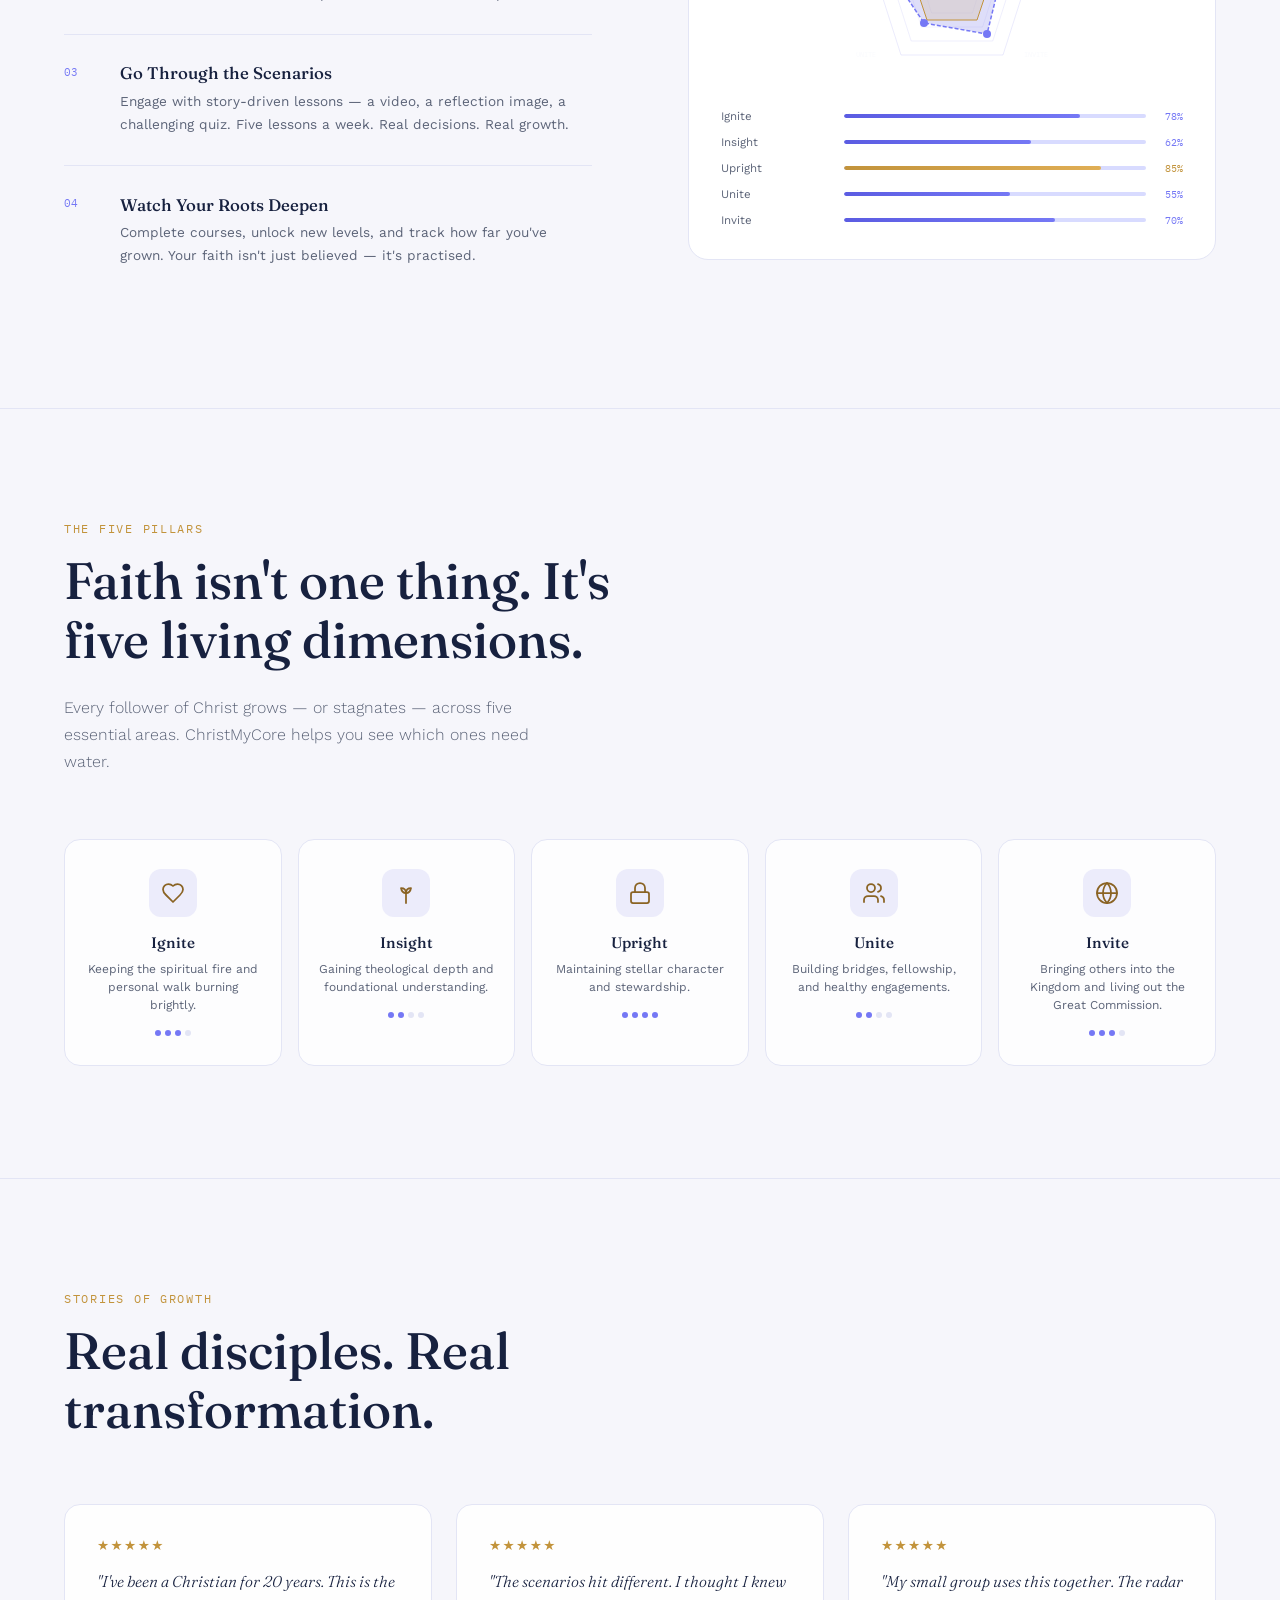
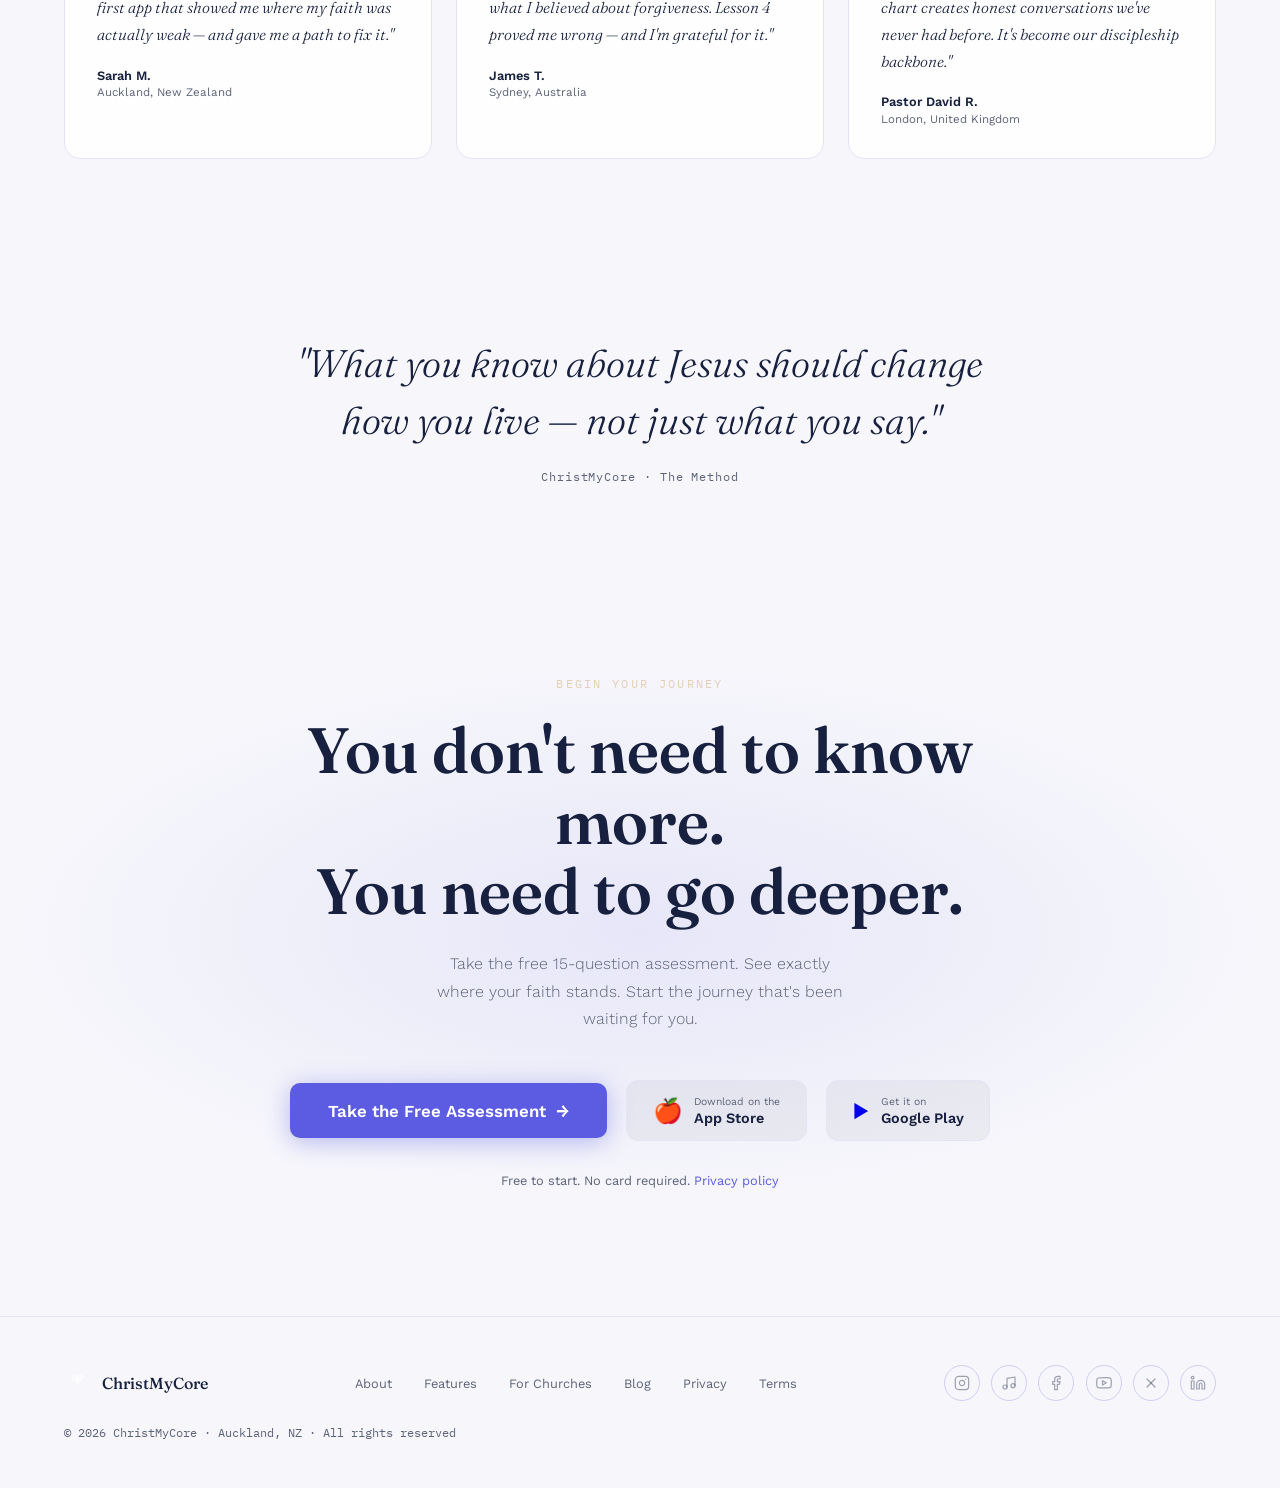
==== commit 394cf40d: "Fix growth radar chart to use a true 5-point pentagon The radar chart was drawn as a 6-point hexagon" ====
--- a/index-light.html
+++ b/index-light.html
@@ -289,30 +289,29 @@
       <div class="assess-title">Your Growth Radar</div>
       <svg class="radar-large" width="200" height="200" viewBox="0 0 200 200">
         <defs>
-          <polygon id="hex" points="100,14 175,57 175,143 100,186 25,143 25,57" fill="none" stroke="rgba(91,92,226,0.12)" stroke-width="1"/>
+          <polygon id="pent" points="100,14 182,73 151,170 49,170 18,73" fill="none" stroke="rgba(91,92,226,0.12)" stroke-width="1"/>
         </defs>
-        <use href="#hex"/>
-        <use href="#hex" transform="translate(20,15) scale(0.8)"/>
-        <use href="#hex" transform="translate(40,30) scale(0.6)"/>
-        <use href="#hex" transform="translate(60,45) scale(0.4)"/>
+        <use href="#pent"/>
+        <use href="#pent" transform="translate(20,20) scale(0.8)"/>
+        <use href="#pent" transform="translate(40,40) scale(0.6)"/>
+        <use href="#pent" transform="translate(60,60) scale(0.4)"/>
         <!-- Labels -->
-        <text x="100" y="9" text-anchor="middle" font-family="IBM Plex Mono" font-size="6.5" fill="rgba(241,242,250,0.4)">IGNITE</text>
-        <text x="196" y="58" text-anchor="end" font-family="IBM Plex Mono" font-size="6.5" fill="rgba(241,242,250,0.4)">INSIGHT</text>
-        <text x="196" y="148" text-anchor="end" font-family="IBM Plex Mono" font-size="6.5" fill="rgba(241,242,250,0.4)">INVITE</text>
-        <text x="100" y="196" text-anchor="middle" font-family="IBM Plex Mono" font-size="6.5" fill="rgba(241,242,250,0.4)">UPRIGHT</text>
-        <text x="22" y="148" text-anchor="end" font-family="IBM Plex Mono" font-size="6.5" fill="rgba(241,242,250,0.4)">UNITE</text>
+        <text x="100" y="8" text-anchor="middle" font-family="IBM Plex Mono" font-size="6.5" fill="rgba(241,242,250,0.4)">IGNITE</text>
+        <text x="196" y="73" text-anchor="end" font-family="IBM Plex Mono" font-size="6.5" fill="rgba(241,242,250,0.4)">INSIGHT</text>
+        <text x="196" y="172" text-anchor="end" font-family="IBM Plex Mono" font-size="6.5" fill="rgba(241,242,250,0.4)">INVITE</text>
+        <text x="4" y="172" text-anchor="start" font-family="IBM Plex Mono" font-size="6.5" fill="rgba(241,242,250,0.4)">UNITE</text>
+        <text x="4" y="73" text-anchor="start" font-family="IBM Plex Mono" font-size="6.5" fill="rgba(241,242,250,0.4)">UPRIGHT</text>
         <!-- Filled area -->
-        <polygon points="100,34 155,68 148,128 100,162 58,132 48,70"
+        <polygon points="100,33 151,84 135,149 72,138 31,77"
           fill="rgba(91,92,226,0.2)" stroke="#7578F5" stroke-width="1.5" stroke-dasharray="4,2"/>
-        <polygon points="100,50 130,72 126,106 100,124 72,108 64,74"
+        <polygon points="100,57 141,87 125,135 75,135 59,87"
           fill="rgba(194,147,59,0.15)" stroke="#C2933B" stroke-width="1"/>
         <!-- Points -->
-        <circle cx="100" cy="34" r="4" fill="#7578F5"/>
-        <circle cx="155" cy="68" r="4" fill="#7578F5"/>
-        <circle cx="148" cy="128" r="4" fill="#C2933B"/>
-        <circle cx="100" cy="162" r="4" fill="#7578F5"/>
-        <circle cx="58" cy="132" r="4" fill="#7578F5"/>
-        <circle cx="48" cy="70" r="4" fill="#7578F5"/>
+        <circle cx="100" cy="33" r="4" fill="#7578F5"/>
+        <circle cx="151" cy="84" r="4" fill="#7578F5"/>
+        <circle cx="135" cy="149" r="4" fill="#7578F5"/>
+        <circle cx="72" cy="138" r="4" fill="#7578F5"/>
+        <circle cx="31" cy="77" r="4" fill="#C2933B"/>
       </svg>
       <div class="category-bars">
         <div class="cat-bar-row">
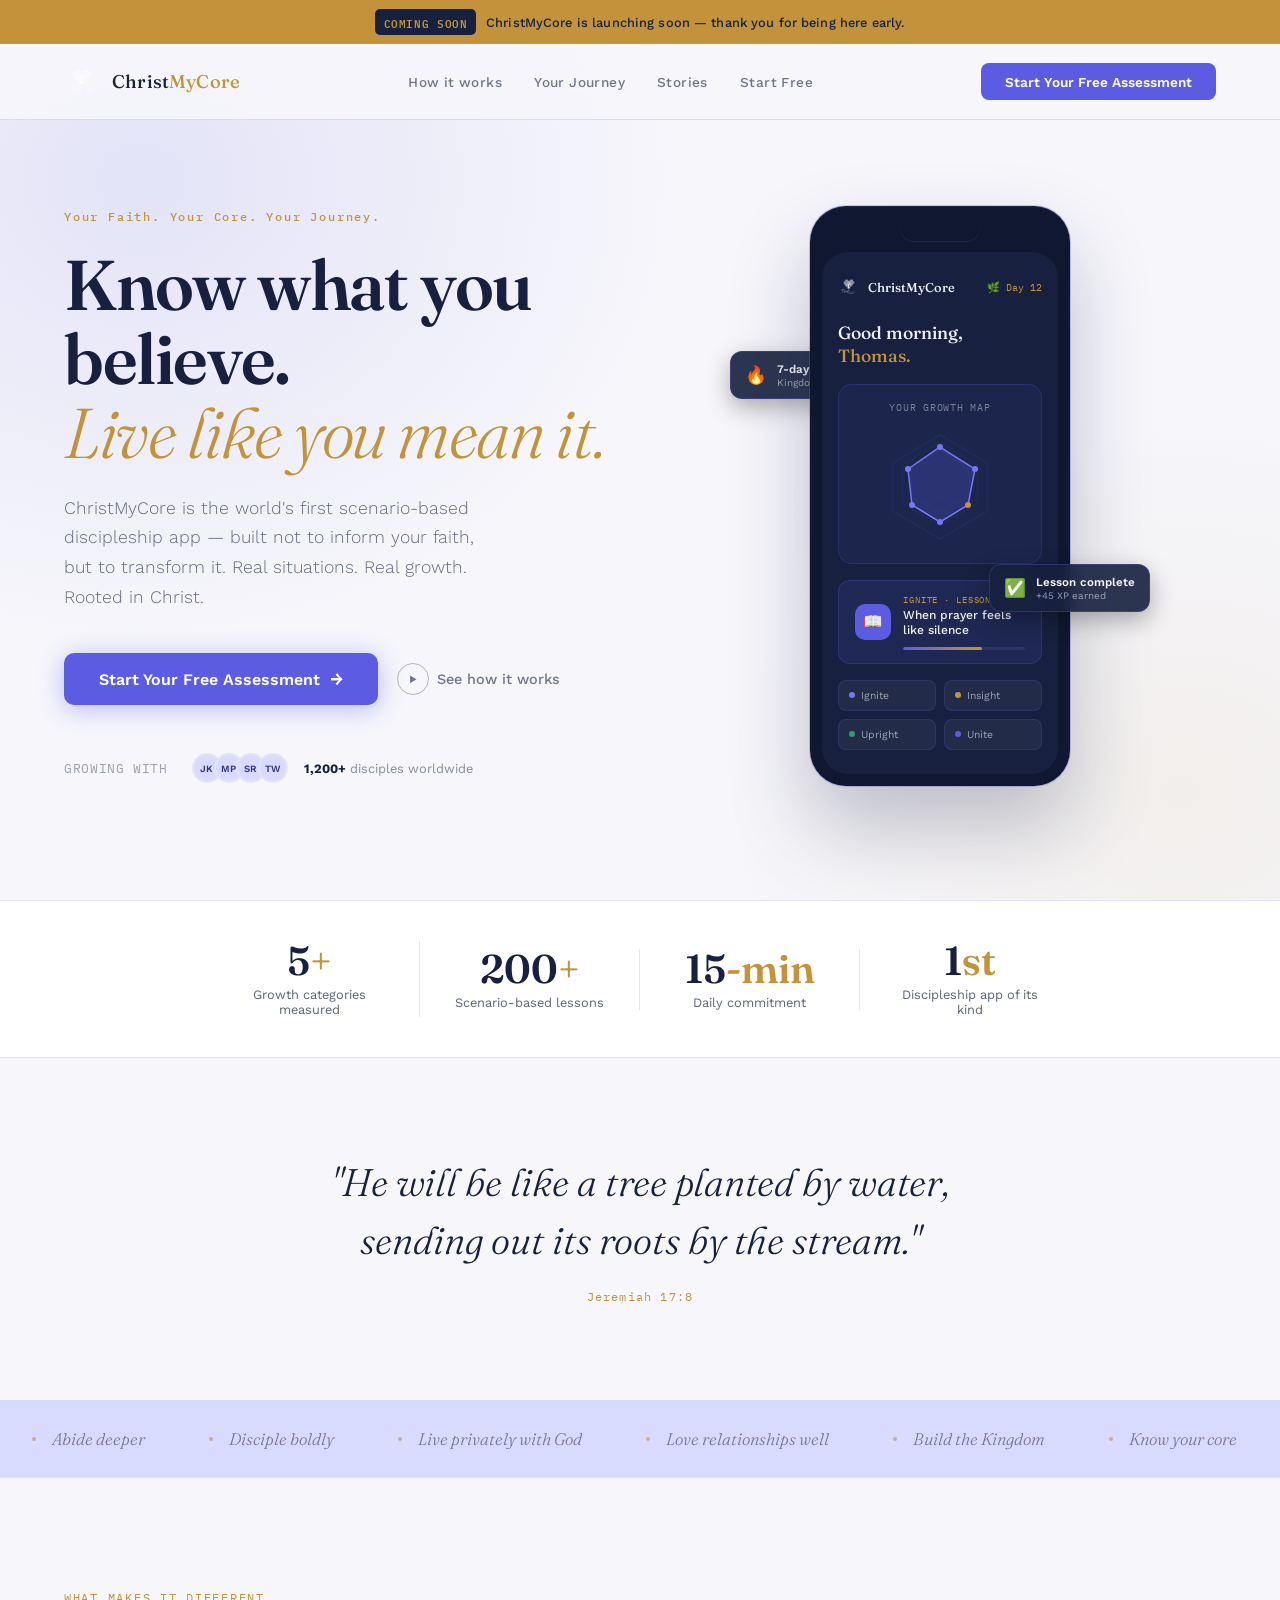
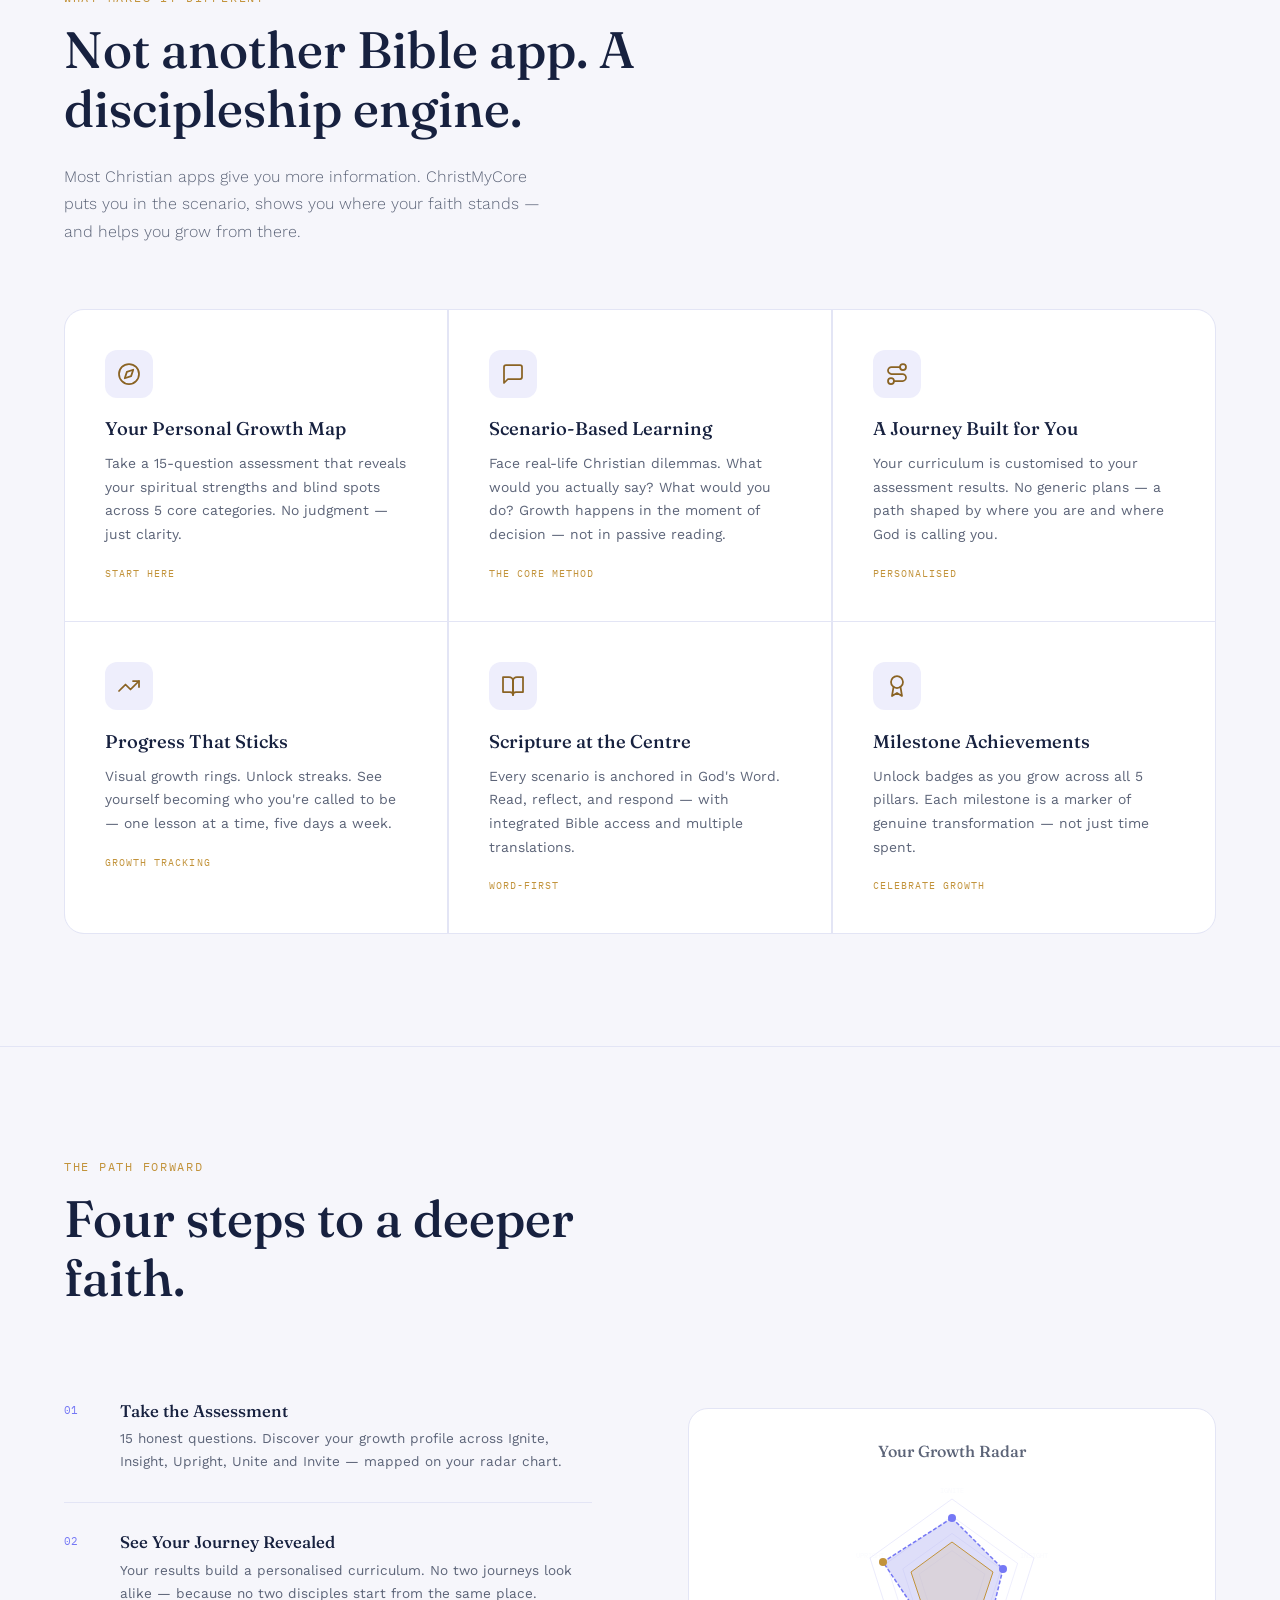
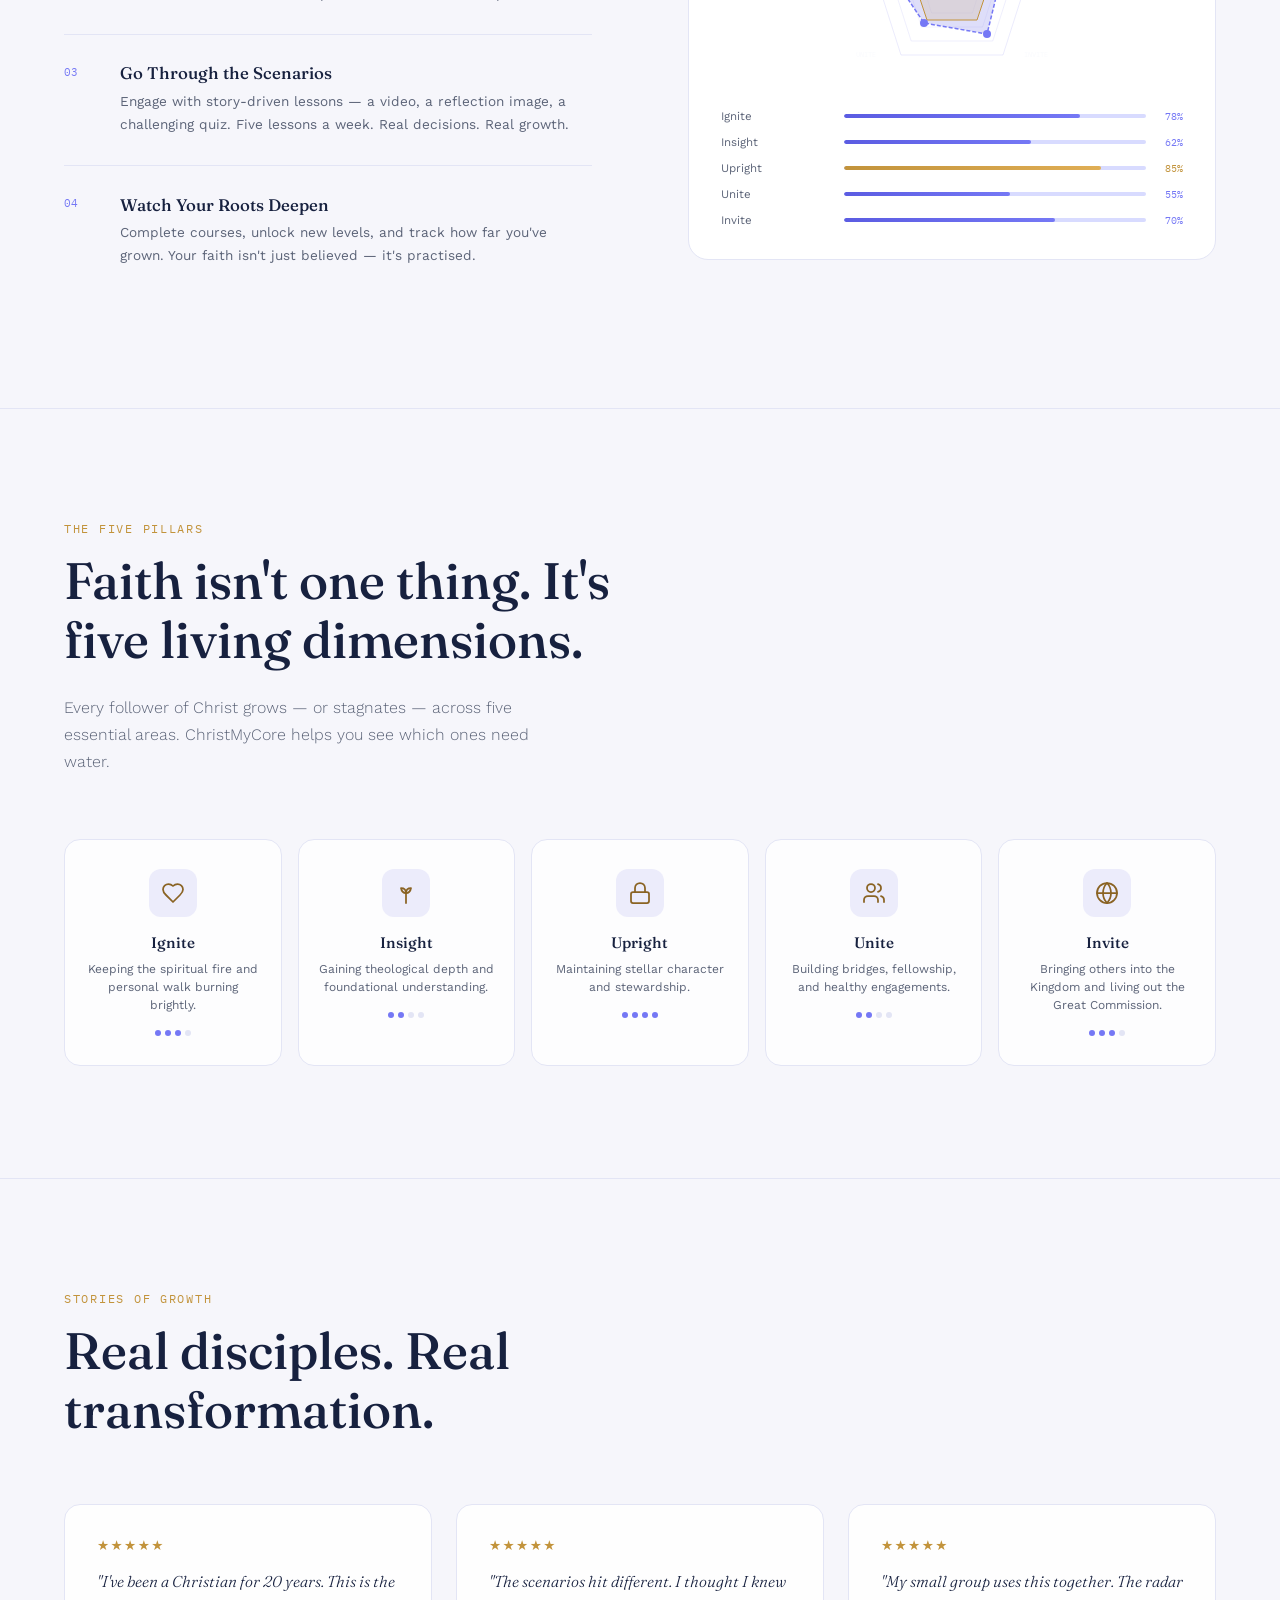
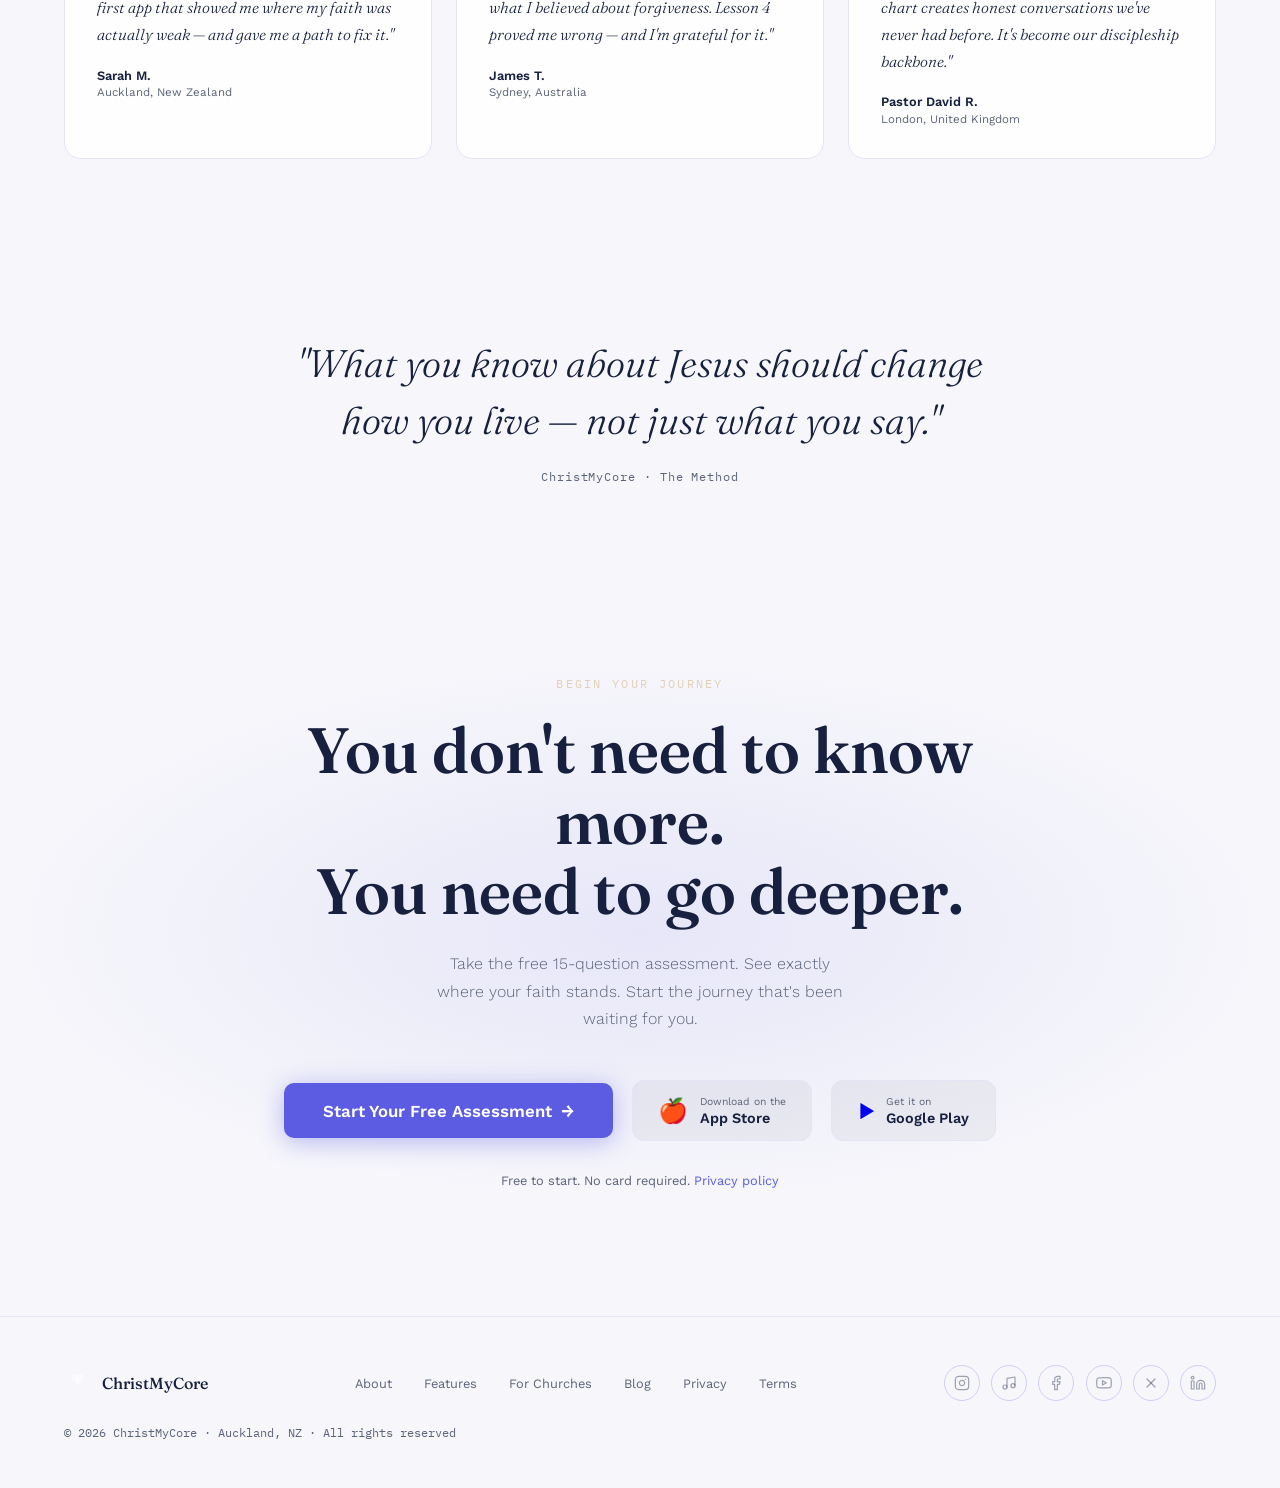
==== commit acf6fdb8: "Unify assessment CTA copy to "Start Your Free Assessment" Update the nav button and bottom CTA secti" ====
--- a/index-light.html
+++ b/index-light.html
@@ -37,7 +37,7 @@
     <a href="#stories">Stories</a>
     <a href="#start">Start Free</a>
   </div>
-  <a href="#start" class="nav-cta">Take your free Assessment</a>
+  <a href="#start" class="nav-cta">Start Your Free Assessment</a>
   <button class="nav-menu-btn" aria-label="Menu">
     <span></span><span></span><span></span>
   </button>
@@ -449,7 +449,7 @@
   <p class="cta-sub reveal">Take the free 15-question assessment. See exactly where your faith stands. Start the journey that's been waiting for you.</p>
   <div class="cta-actions reveal">
     <a href="#" class="btn-primary-lg" style="font-size:1.05rem;padding:1.1rem 2.4rem;">
-      Take the Free Assessment <span class="arrow">→</span>
+      Start Your Free Assessment <span class="arrow">→</span>
     </a>
     <a href="#" class="app-store-btn">
       <span class="app-store-icon">🍎</span>
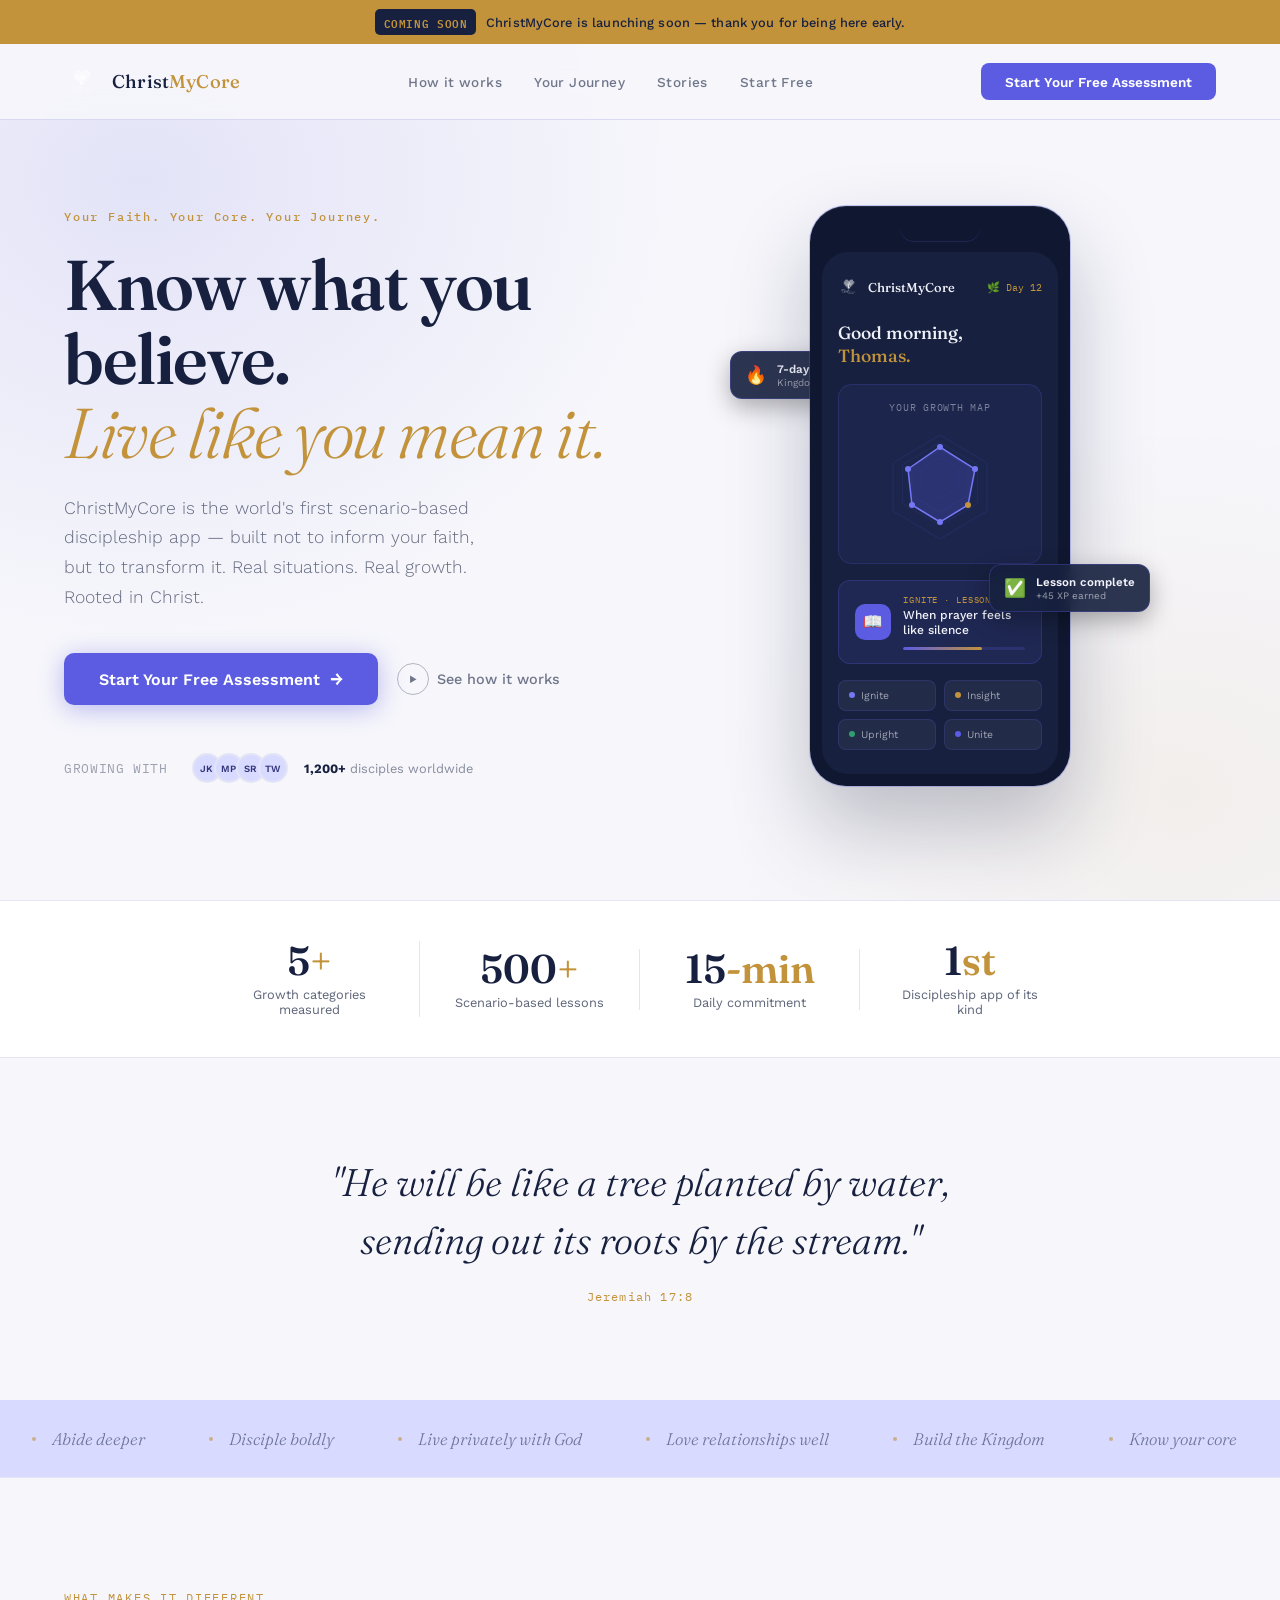
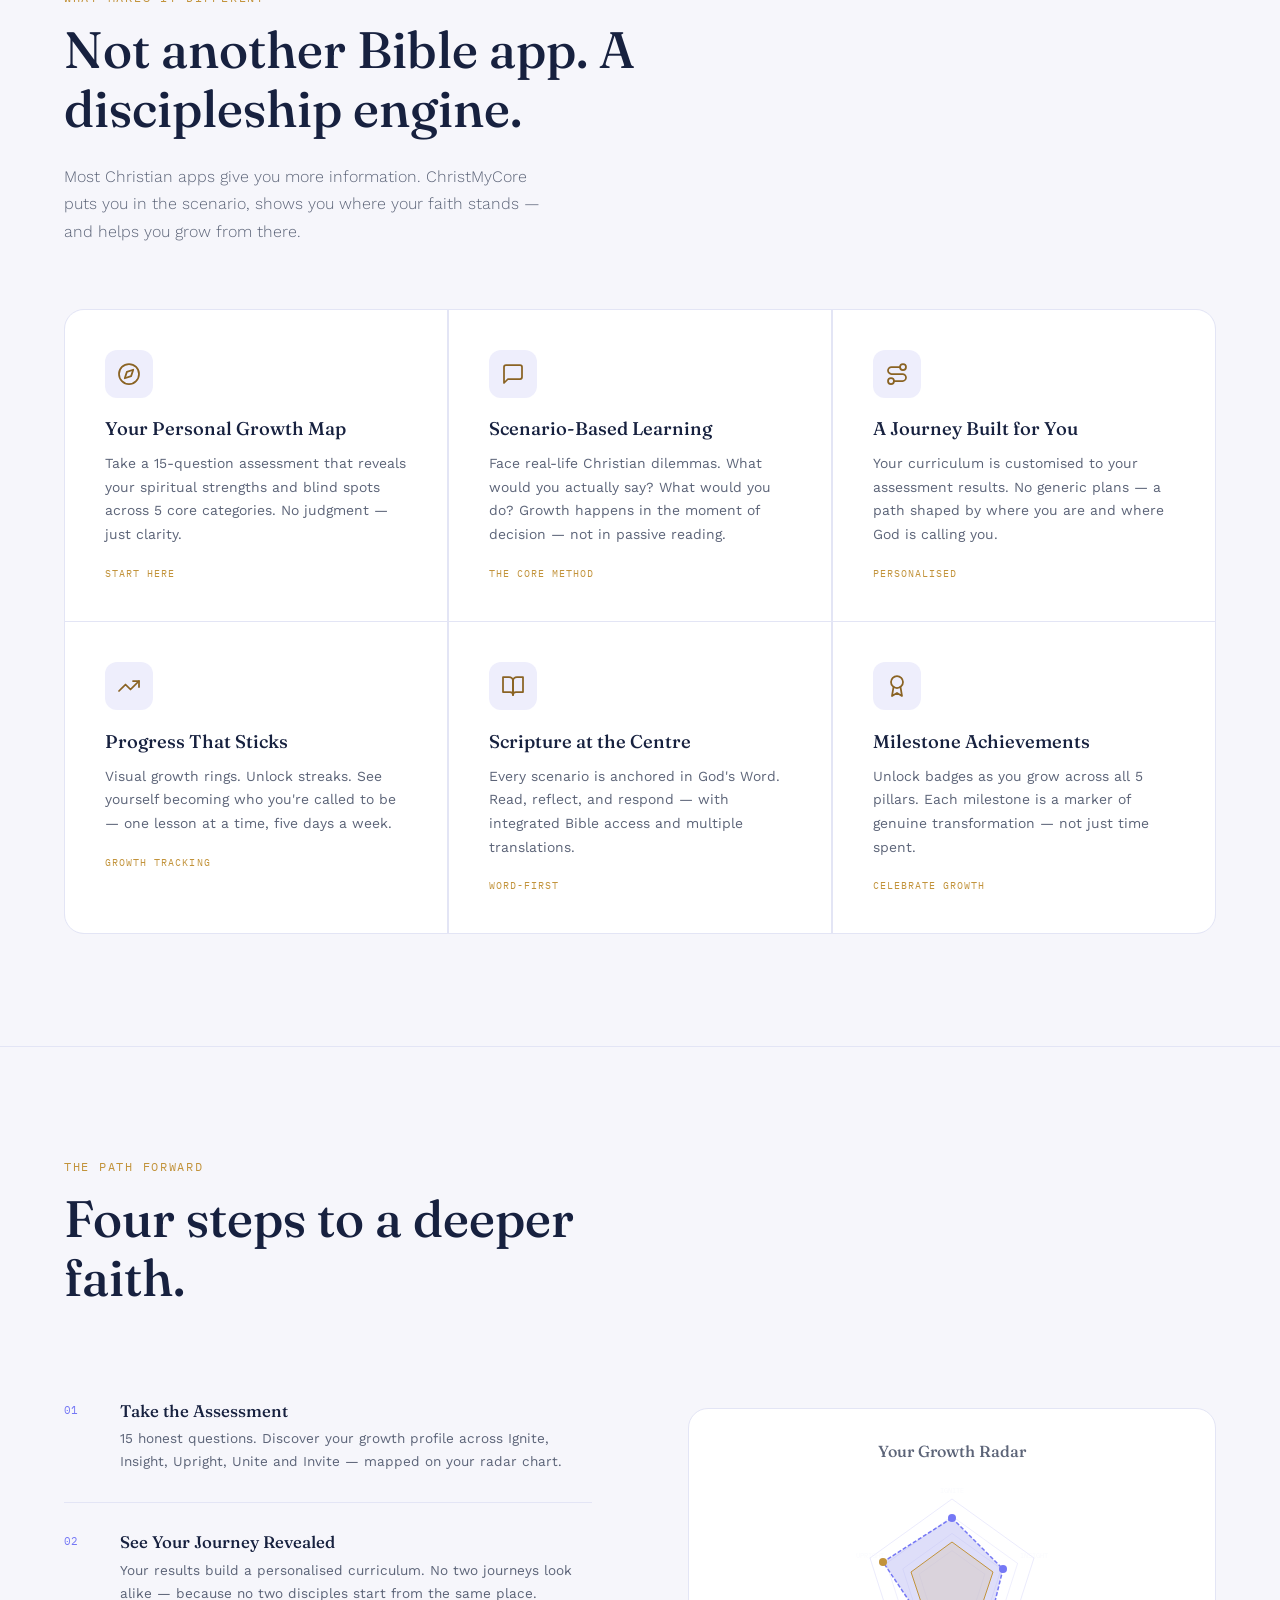
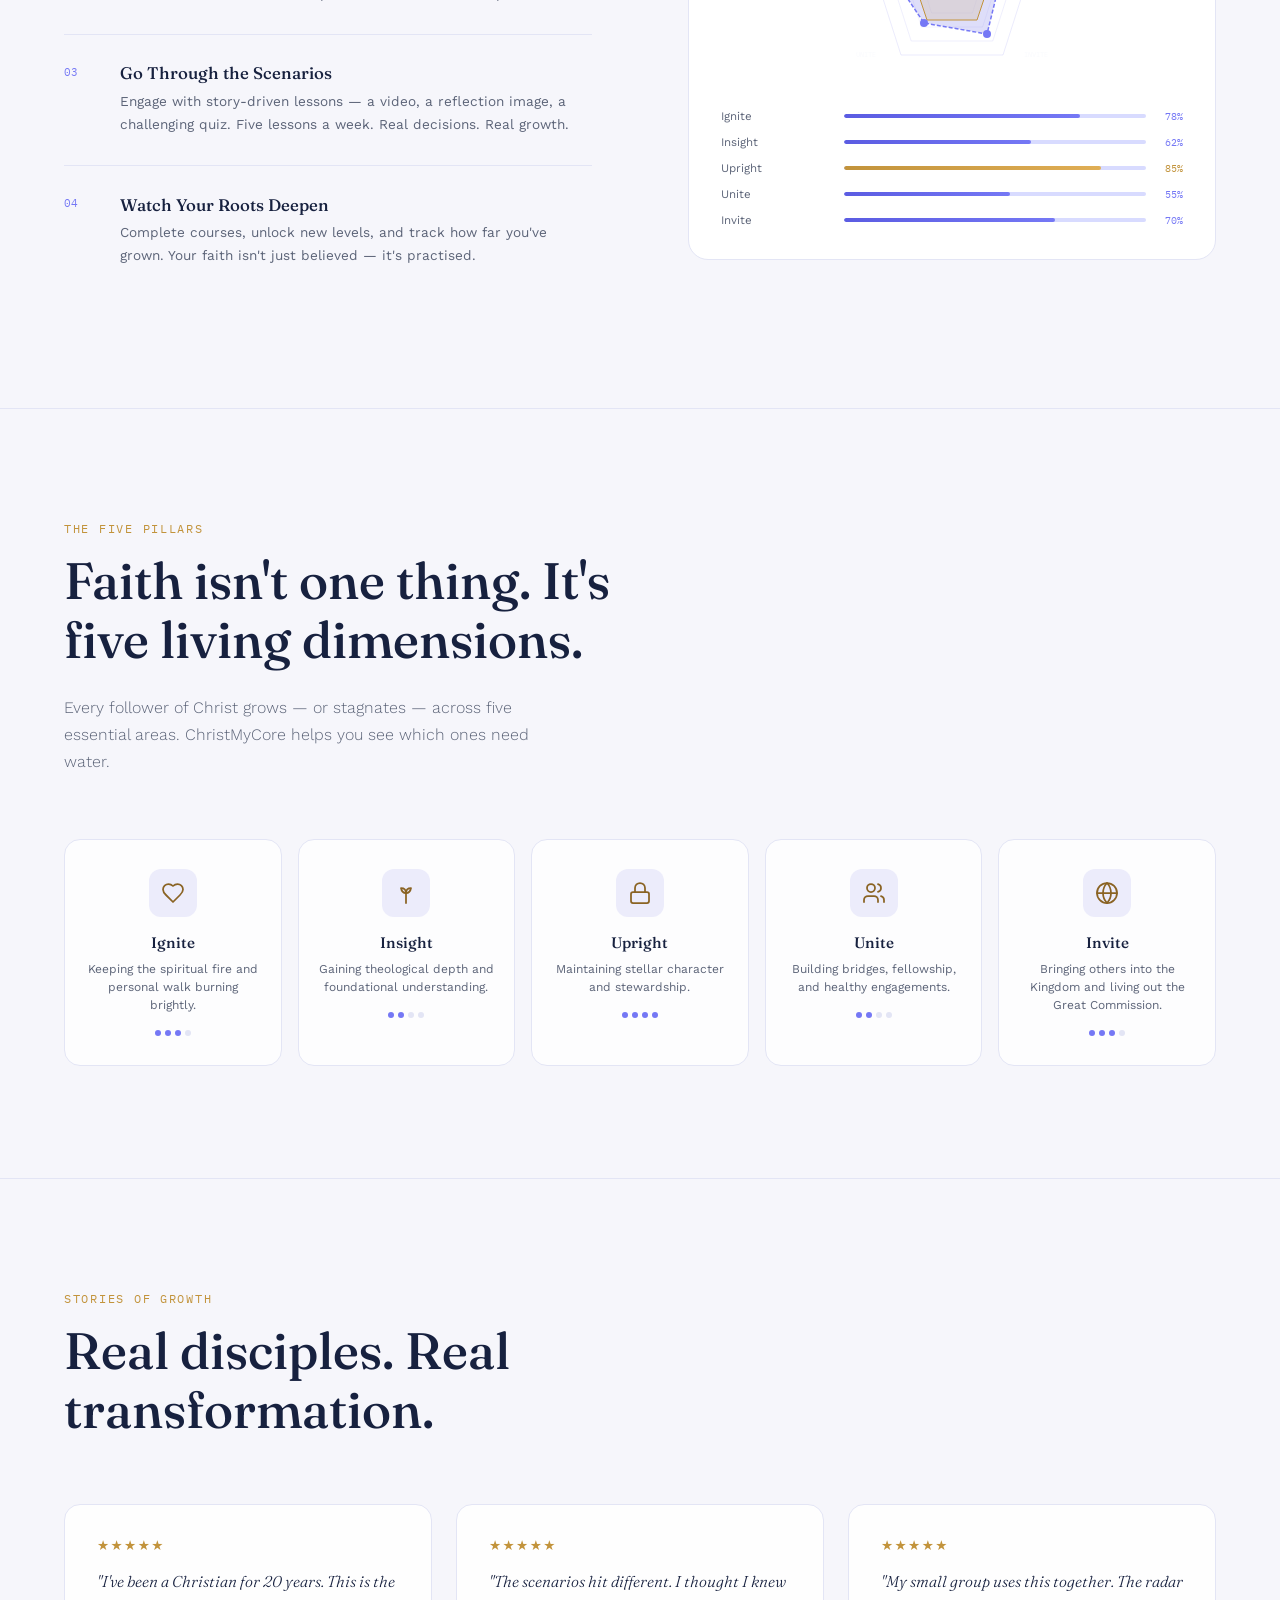
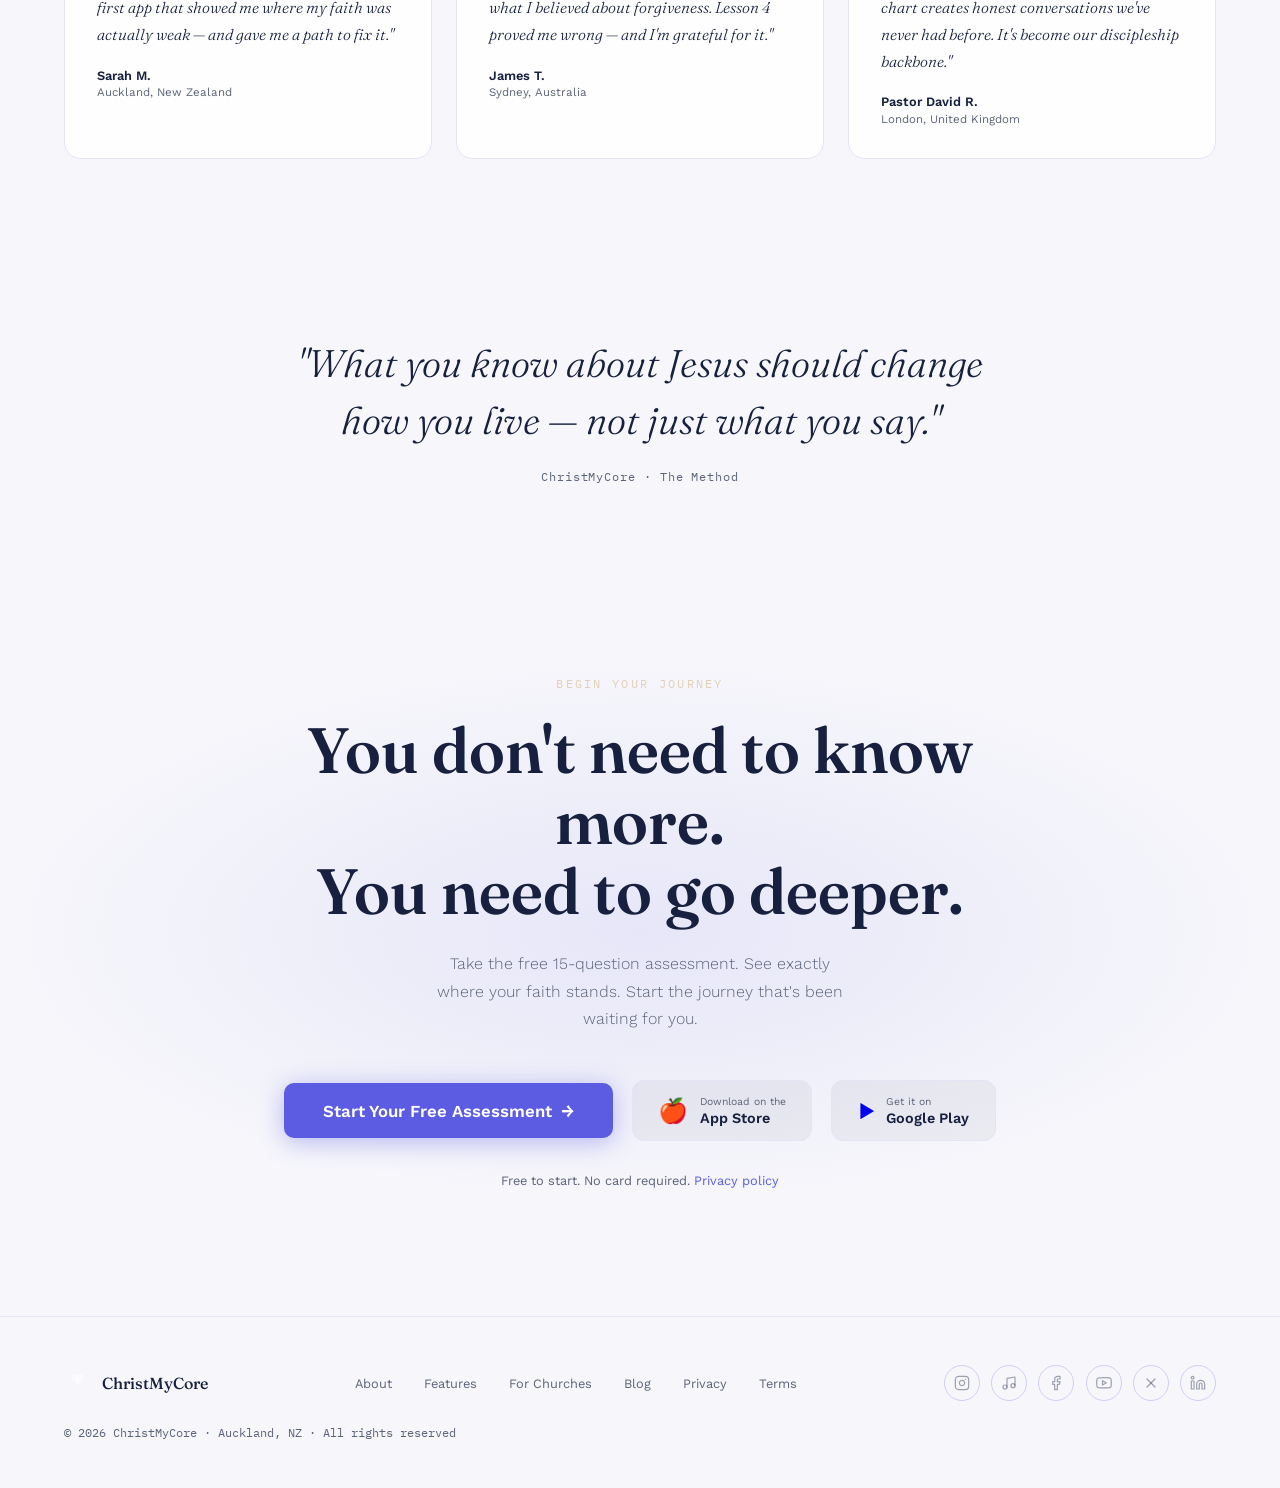
==== commit efb9f220: "Update lesson count stat from 200+ to 500+ Co-Authored-By: Claude Sonnet 5 <noreply@anthropic.com>" ====
--- a/index-light.html
+++ b/index-light.html
@@ -163,7 +163,7 @@
     <div class="stat-label">Growth categories measured</div>
   </div>
   <div class="stat-item">
-    <div class="stat-num">200<span>+</span></div>
+    <div class="stat-num">500<span>+</span></div>
     <div class="stat-label">Scenario-based lessons</div>
   </div>
   <div class="stat-item">
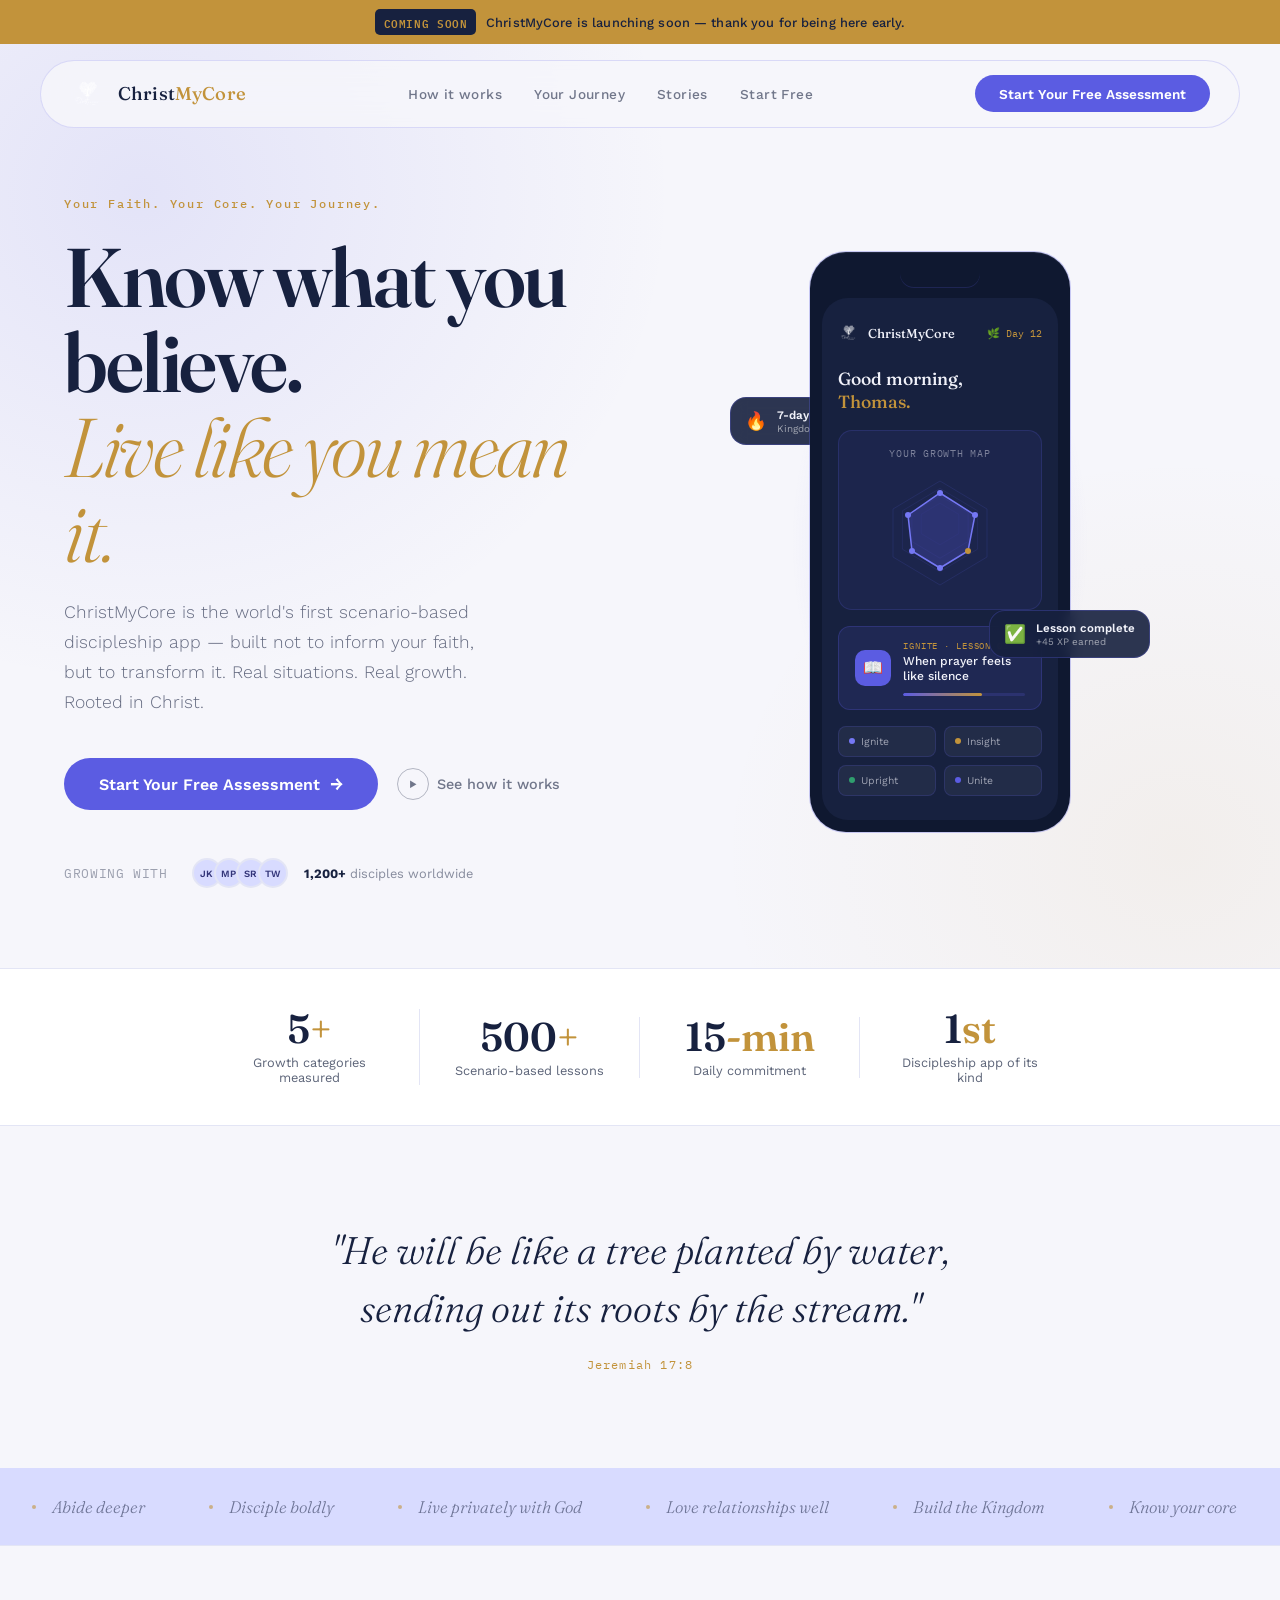
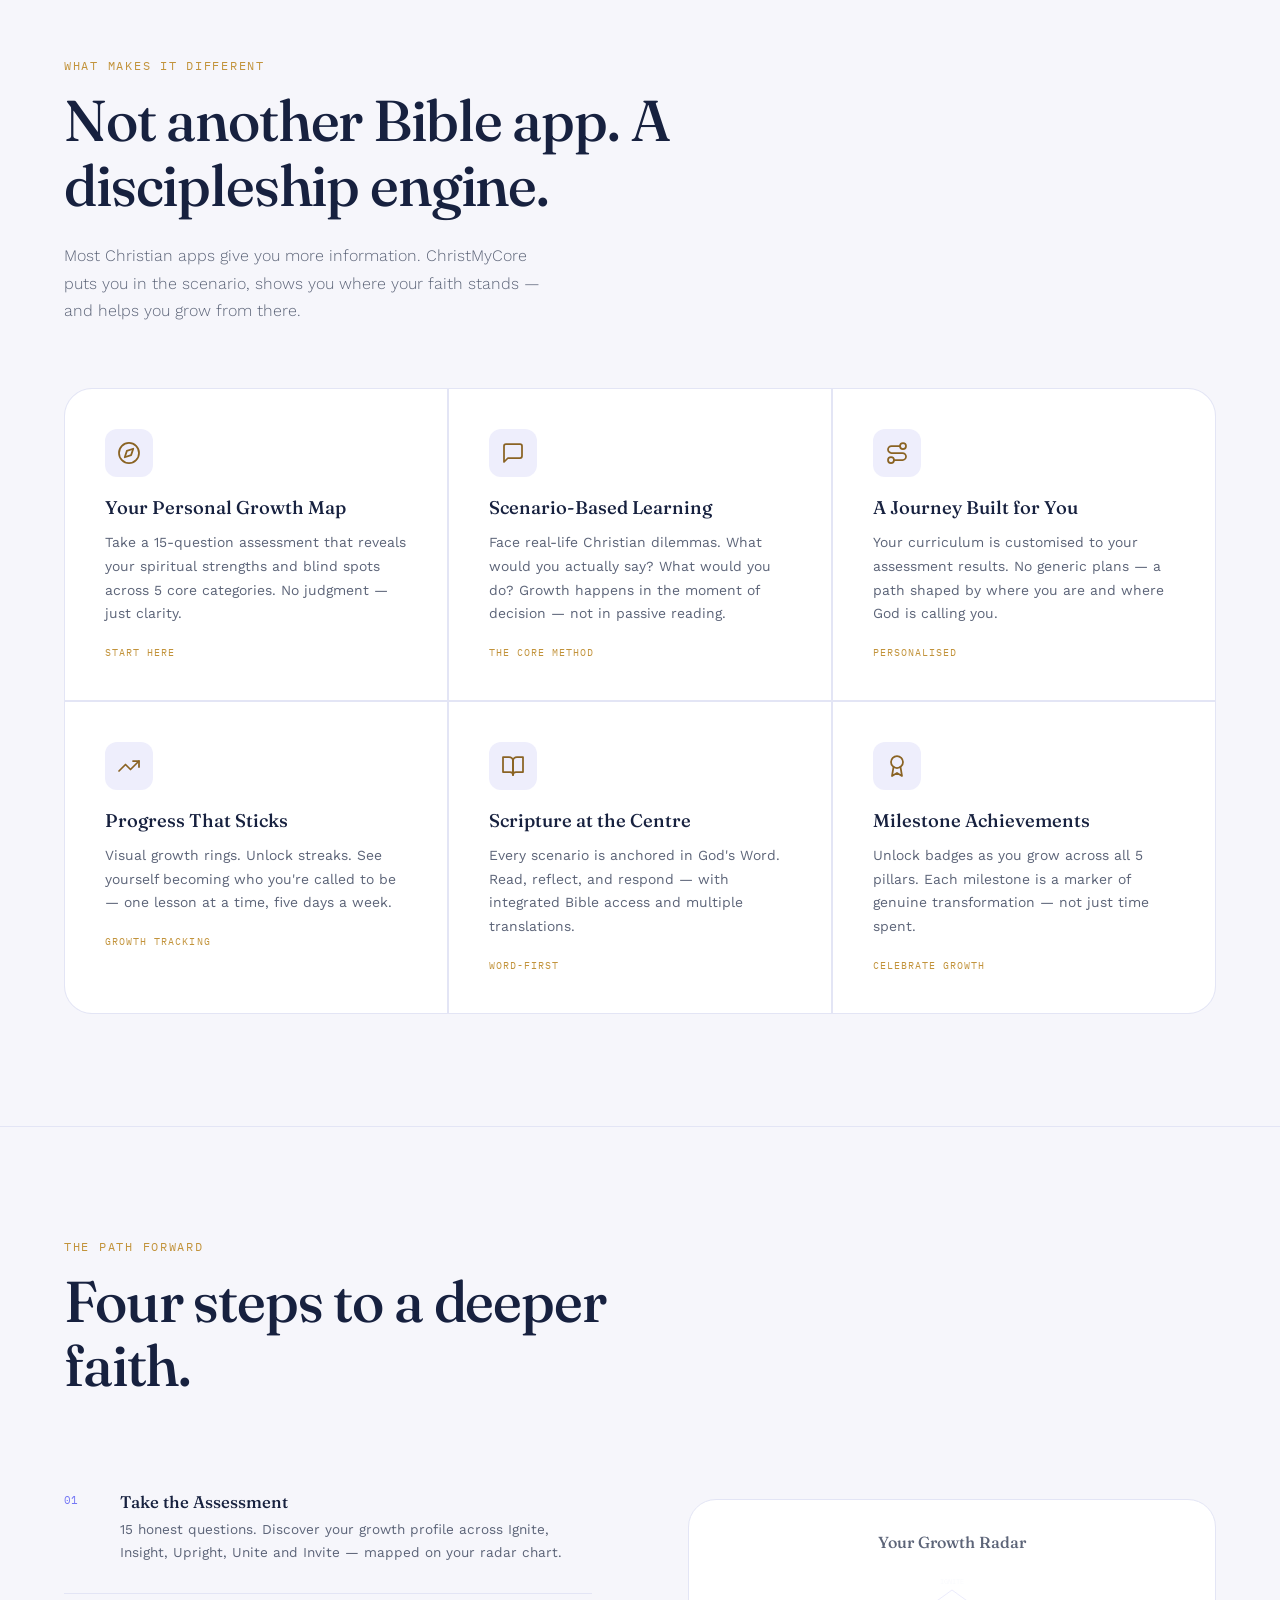
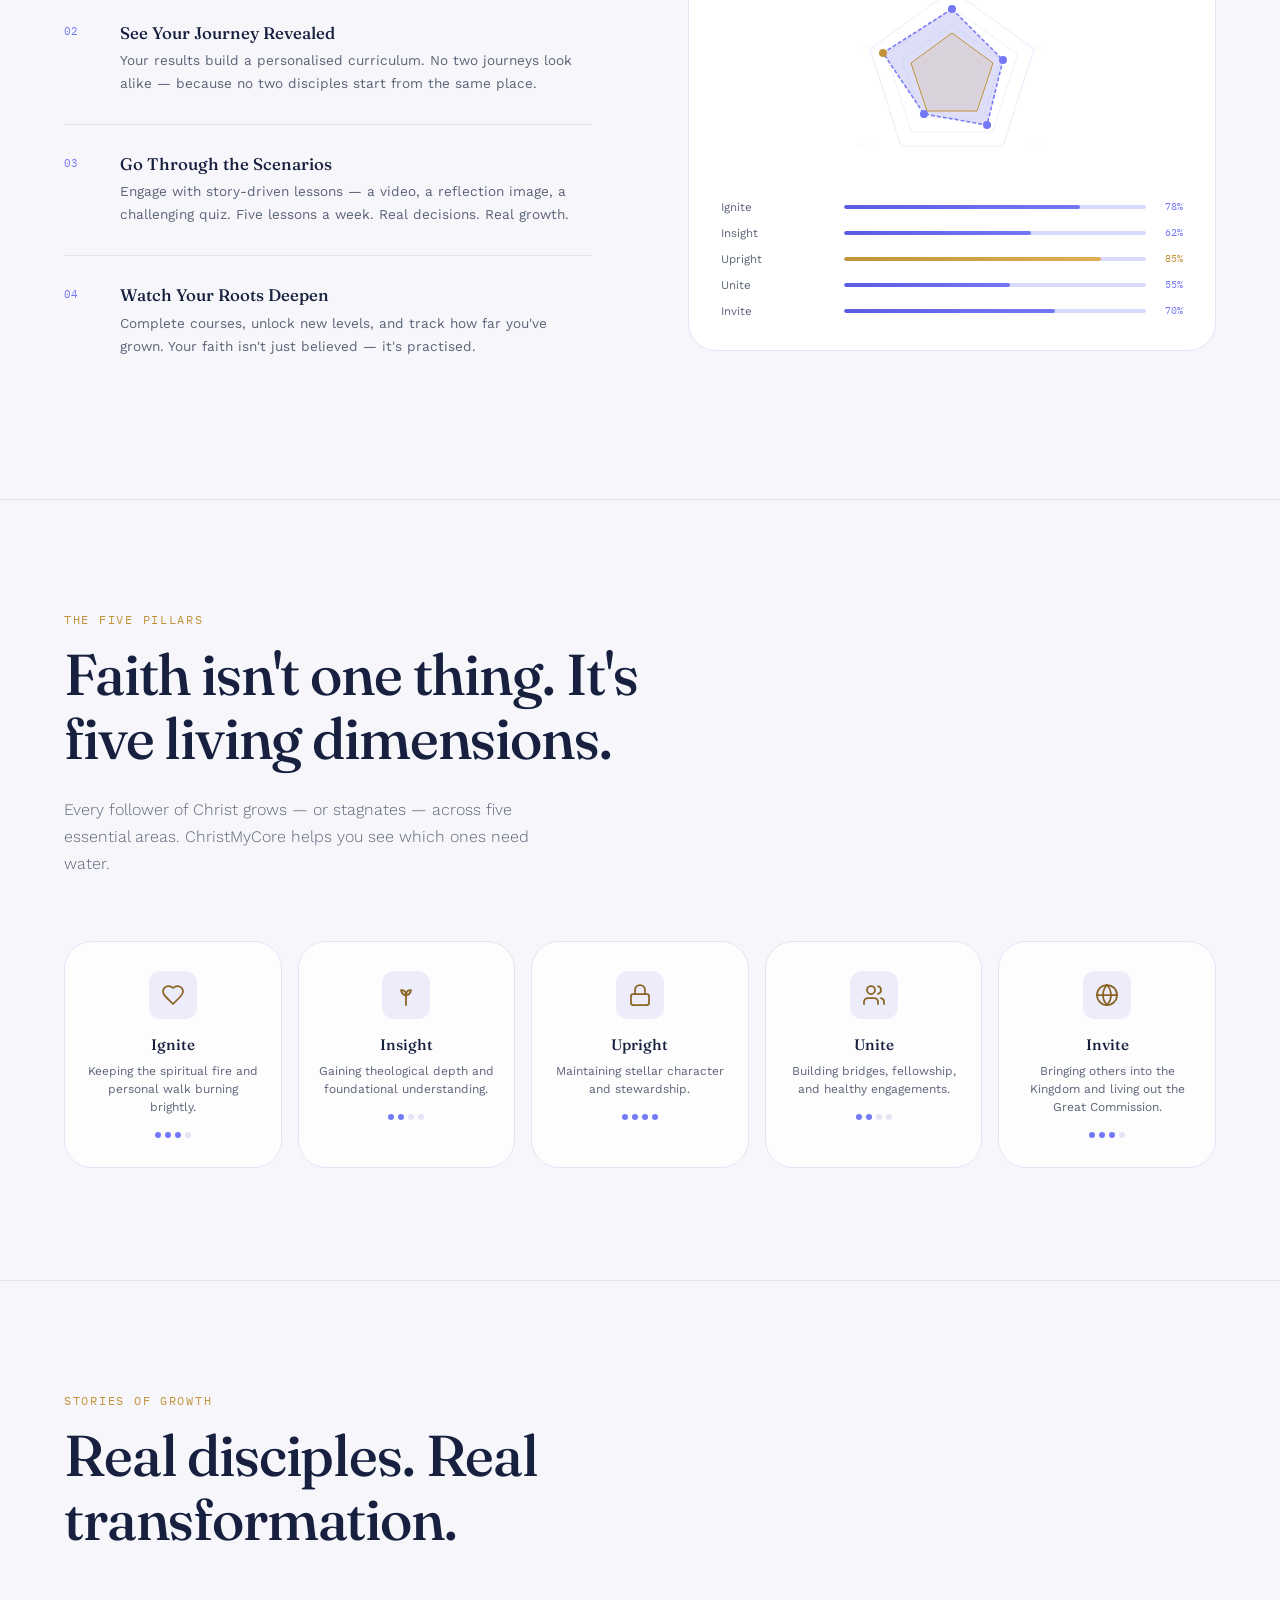
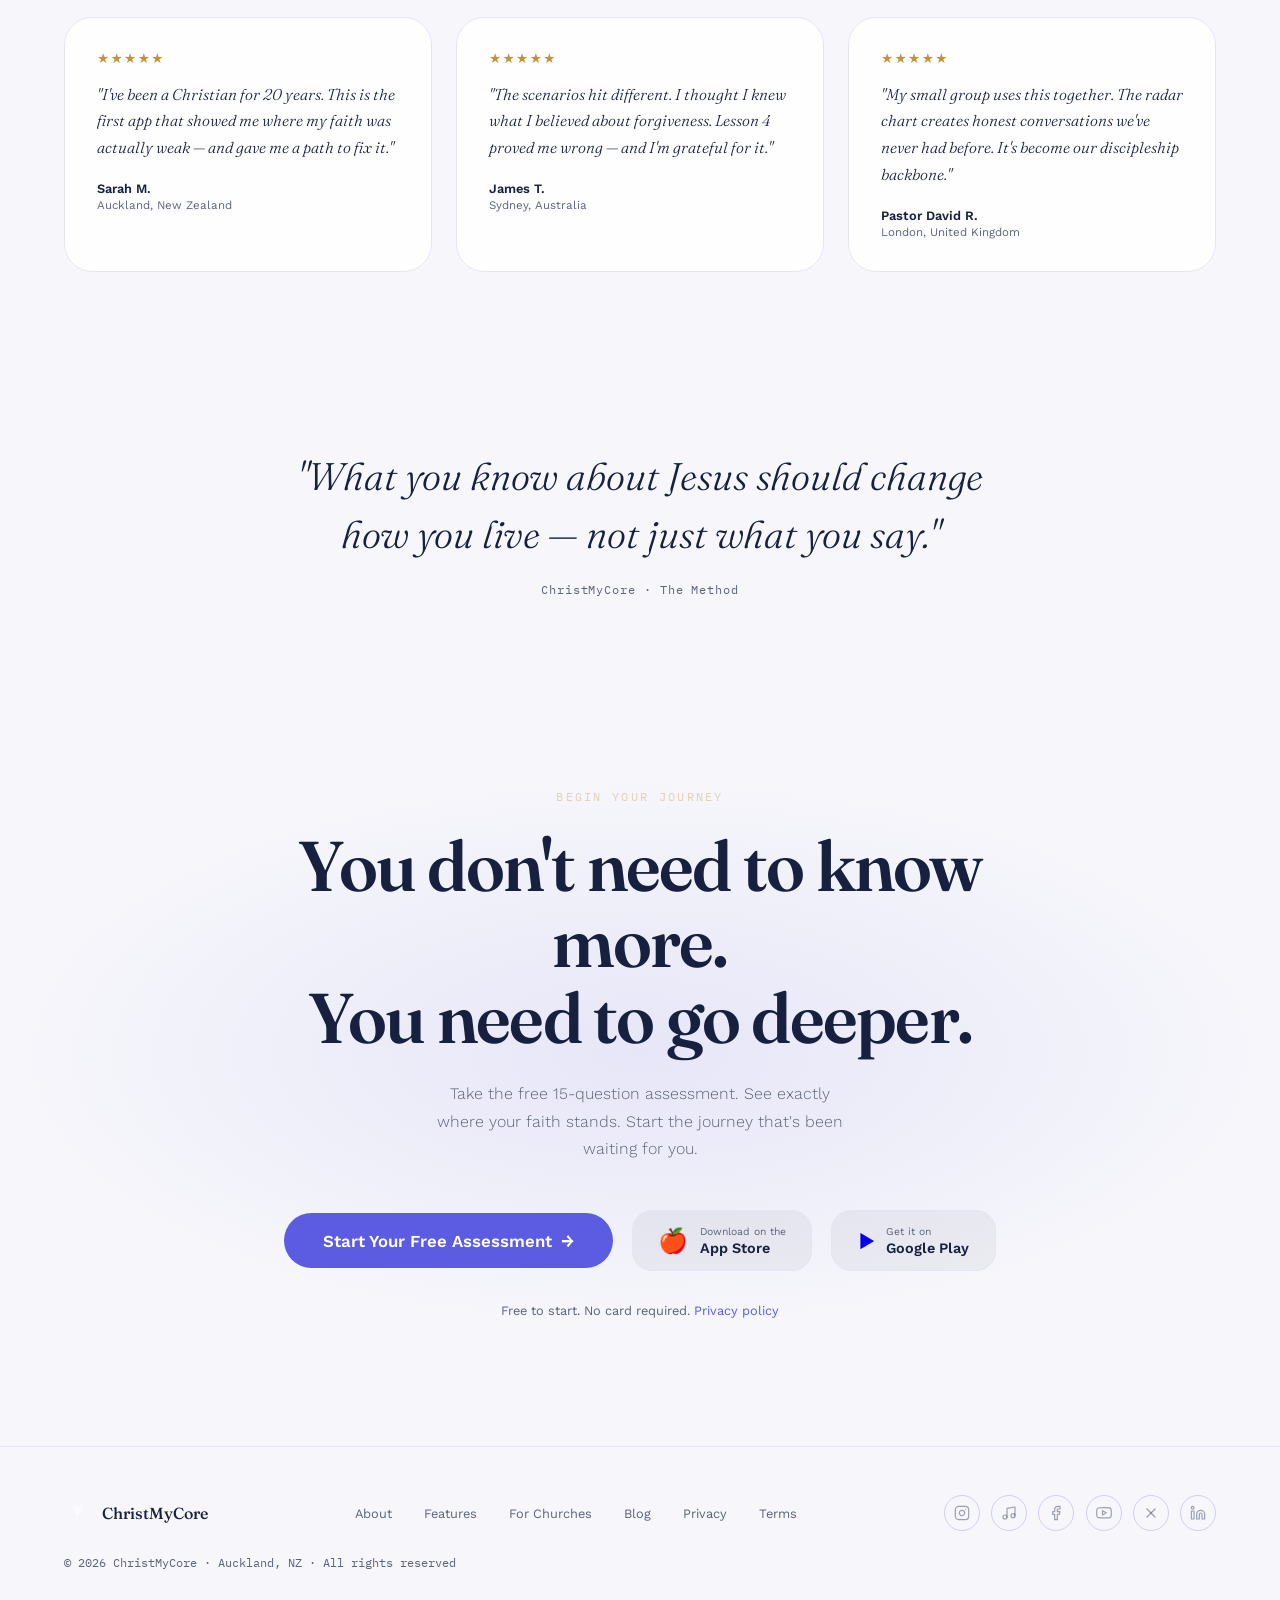
==== commit 47f0b71d: "Add looping hero background video Replace the static ocean hero background with a short looping vide" ====
--- a/index-light.html
+++ b/index-light.html
@@ -45,6 +45,9 @@
 
 <!-- ── HERO ── -->
 <section class="hero">
+  <video class="hero-video" autoplay muted loop playsinline poster="https://cdn.pixabay.com/photo/2018/08/14/13/23/ocean-3605547_1280.jpg">
+    <source src="assets/video/hero-loop.mp4" type="video/mp4">
+  </video>
   <div class="hero-bg-overlay"></div>
   <div class="hero-left">
     <p class="hero-mono">Your Faith. Your Core. Your Journey.</p>
--- a/css/main-light.css
+++ b/css/main-light.css
@@ -25,6 +25,8 @@
   --s: "Work Sans", system-ui, sans-serif;
   --m: "IBM Plex Mono", monospace;
   --banner-h:44px;
+  --radius-card:28px;
+  --radius-btn:980px;
 }
 html{scroll-behavior:smooth}
 body{
@@ -56,13 +58,15 @@
 
 /* ── NAV ─────────────────────────────────────── */
 nav{
-  position:fixed;top:var(--banner-h);left:0;right:0;z-index:100;
+  position:fixed;top:calc(var(--banner-h) + 1rem);left:1.5rem;right:1.5rem;z-index:100;
+  max-width:1200px;margin:0 auto;
   display:flex;align-items:center;justify-content:space-between;
-  padding:1.2rem 5vw;
-  background:rgba(246,246,251,0.92);
-  backdrop-filter:blur(18px);
-  -webkit-backdrop-filter:blur(18px);
-  border-bottom:1px solid rgba(91,92,226,0.18);
+  padding:0.9rem 1.8rem;
+  background:rgba(246,246,251,0.85);
+  backdrop-filter:blur(20px);
+  -webkit-backdrop-filter:blur(20px);
+  border:1px solid rgba(91,92,226,0.18);
+  border-radius:var(--radius-btn);
 }
 .nav-logo{
   display:flex;align-items:center;gap:0.75rem;
@@ -86,7 +90,7 @@
   background:var(--primary);color:#fff;
   border:none;padding:0.65rem 1.5rem;
   font-family:var(--s);font-size:0.85rem;font-weight:600;
-  border-radius:8px;cursor:pointer;
+  border-radius:var(--radius-btn);cursor:pointer;
   text-decoration:none;
   transition:background 0.2s,transform 0.15s;
   white-space:nowrap;
@@ -101,7 +105,7 @@
   display:grid;
   grid-template-columns:1fr 1fr;
   align-items:center;
-  padding:calc(8rem + var(--banner-h)) 5vw 5rem;
+  padding:calc(9.5rem + var(--banner-h)) 5vw 5rem;
   position:relative;
   overflow:hidden;
   gap:3rem;
@@ -109,6 +113,12 @@
   background-position:center 40%;
   background-size:cover;
   background:url('https://cdn.pixabay.com/photo/2018/08/14/13/23/ocean-3605547_1280.jpg') center center / cover no-repeat;
+}
+.hero-video{
+  position:absolute;inset:0;
+  width:100%;height:100%;
+  object-fit:cover;
+  z-index:0;
 }
 .hero-bg-overlay{
   position:absolute;inset:0;
@@ -156,10 +166,10 @@
 }
 .hero-h1{
   font-family:var(--r);
-  font-size:clamp(2.8rem, 5.5vw, 5rem);
+  font-size:clamp(3.2rem, 6.5vw, 6.5rem);
   font-weight:600;
-  line-height:1.05;
-  letter-spacing:-0.02em;
+  line-height:1.02;
+  letter-spacing:-0.03em;
   color:var(--dark);
   margin-bottom:1.5rem;
   opacity:0;animation:fadeUp 0.6s 0.35s ease forwards;
@@ -183,16 +193,14 @@
 .btn-primary-lg{
   display:inline-flex;align-items:center;gap:0.6rem;
   background:var(--primary);color:#fff;
-  padding:1rem 2.2rem;border-radius:10px;
+  padding:1rem 2.2rem;border-radius:var(--radius-btn);
   font-size:1rem;font-weight:600;font-family:var(--s);
   text-decoration:none;border:none;cursor:pointer;
-  transition:background 0.2s,transform 0.15s,box-shadow 0.2s;
-  box-shadow:0 4px 24px rgba(91,92,226,0.4);
+  transition:background 0.2s,transform 0.15s;
 }
 .btn-primary-lg:hover{
   background:var(--primary-deep);
   transform:translateY(-2px);
-  box-shadow:0 8px 32px rgba(91,92,226,0.5);
 }
 .btn-primary-lg .arrow{font-size:1.1rem;transition:transform 0.2s;}
 .btn-primary-lg:hover .arrow{transform:translateX(3px);}
@@ -264,7 +272,6 @@
   padding:12px;
   box-shadow:
     0 0 0 1px rgba(91,92,226,0.3),
-    0 40px 80px rgba(23,33,63,0.25),
     inset 0 1px 0 rgba(255,255,255,0.08);
   position:relative;
   margin:0 auto;
@@ -374,10 +381,9 @@
   position:absolute;
   background:rgba(23,33,63,0.9);
   border:1px solid rgba(91,92,226,0.3);
-  border-radius:12px;
+  border-radius:16px;
   padding:0.6rem 0.9rem;
   backdrop-filter:blur(8px);
-  box-shadow:0 8px 24px rgba(0,0,0,0.3);
   display:flex;align-items:center;gap:0.6rem;
   font-size:0.75rem;
   white-space:nowrap;
@@ -458,10 +464,11 @@
 }
 .section-h2{
   font-family:var(--r);
-  font-size:clamp(2rem, 4vw, 3.2rem);
-  font-weight:500;line-height:1.15;
+  font-size:clamp(2.2rem, 4.5vw, 3.8rem);
+  font-weight:500;line-height:1.12;
+  letter-spacing:-0.02em;
   color:var(--dark);
-  max-width:600px;
+  max-width:640px;
   margin-bottom:1.5rem;
 }
 .section-sub{
@@ -476,7 +483,7 @@
   gap:1.5px;
   background:var(--border);
   border:1px solid var(--border);
-  border-radius:20px;
+  border-radius:var(--radius-card);
   overflow:hidden;
 }
 .feature-card{
@@ -561,7 +568,7 @@
 .assess-visual{
   background:var(--surface);
   border:1px solid var(--border);
-  border-radius:20px;
+  border-radius:var(--radius-card);
   padding:2rem;
   position:relative;
 }
@@ -645,7 +652,7 @@
 .pillar-card{
   background:rgba(255,255,255,0.82);
   border:1px solid var(--border);
-  border-radius:16px;
+  border-radius:var(--radius-card);
   padding:1.8rem 1.2rem;
   text-align:center;
   transition:border-color 0.3s,transform 0.3s;
@@ -709,7 +716,7 @@
 .testi-card{
   background:rgba(255,255,255,0.85);
   border:1px solid var(--border);
-  border-radius:16px;
+  border-radius:var(--radius-card);
   padding:2rem;
   position:relative;
 }
@@ -762,10 +769,11 @@
 }
 .cta-h2{
   font-family:var(--r);
-  font-size:clamp(2.2rem, 5vw, 4rem);
-  font-weight:600;line-height:1.1;
+  font-size:clamp(2.4rem, 5.5vw, 4.6rem);
+  font-weight:600;line-height:1.08;
+  letter-spacing:-0.025em;
   color:var(--dark);
-  max-width:680px;margin:0 auto 1.5rem;
+  max-width:700px;margin:0 auto 1.5rem;
   position:relative;z-index:1;
 }
 .cta-sub{
@@ -784,7 +792,7 @@
   display:inline-flex;align-items:center;gap:0.7rem;
   background:rgba(23,33,63,0.05);
   border:1px solid var(--border);
-  border-radius:12px;
+  border-radius:20px;
   padding:0.9rem 1.6rem;
   text-decoration:none;
   transition:background 0.2s,border-color 0.2s;
@@ -883,9 +891,10 @@
   .float-badge.badge-right{right:-20px;}
 }
 @media(max-width:768px){
-  .hero{grid-template-columns:1fr;padding:calc(7rem + var(--banner-h)) 5vw 4rem;}
+  .hero{grid-template-columns:1fr;padding:calc(8.5rem + var(--banner-h)) 5vw 4rem;}
   .hero-right{display:none;}
   .hero-h1{font-size:2.8rem;}
+  nav{left:0.75rem;right:0.75rem;padding:0.8rem 1.2rem;}
   .nav-links{display:none;}
   .nav-menu-btn{display:block;}
   .nav-cta{font-size:0.72rem;padding:0.5rem 0.9rem;}
@@ -904,4 +913,5 @@
 }
 @media(prefers-reduced-motion:reduce){
   *{animation:none!important;transition:none!important;}
-}
+  .hero-video{display:none;}
+}
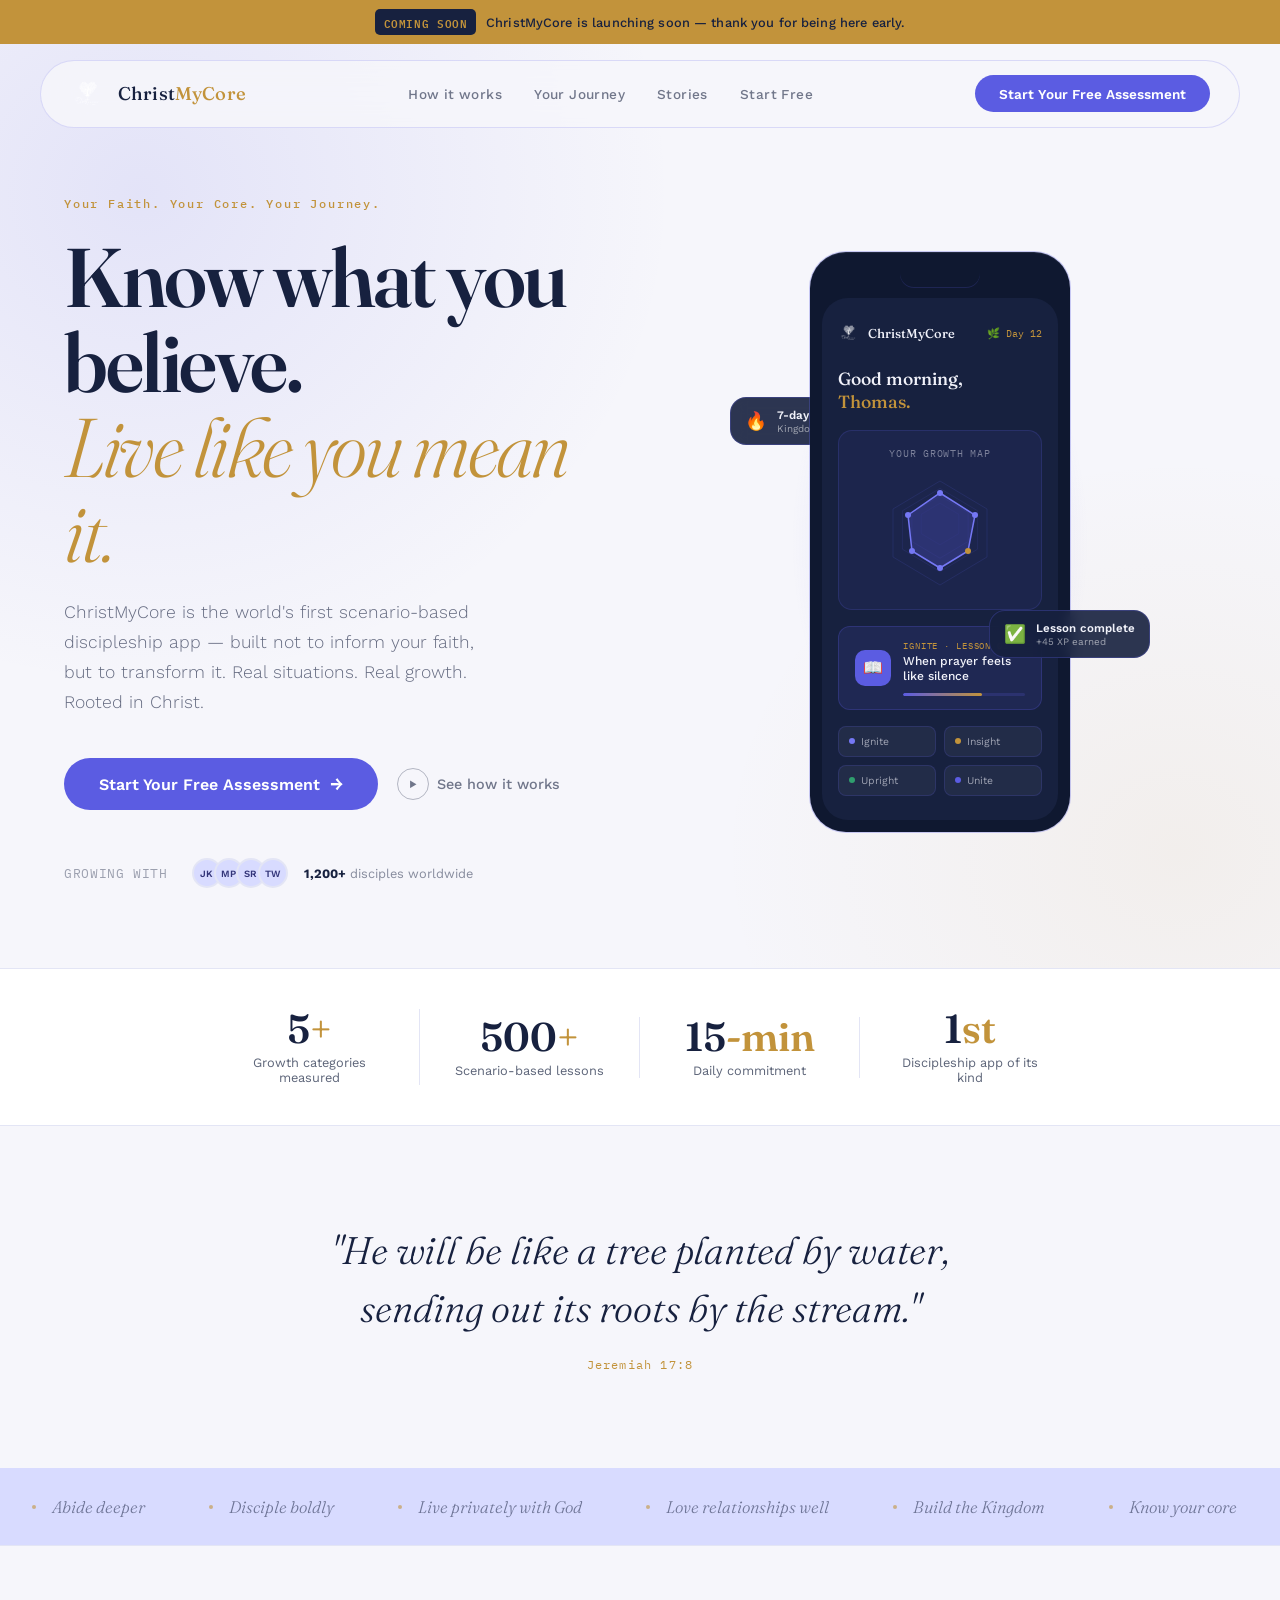
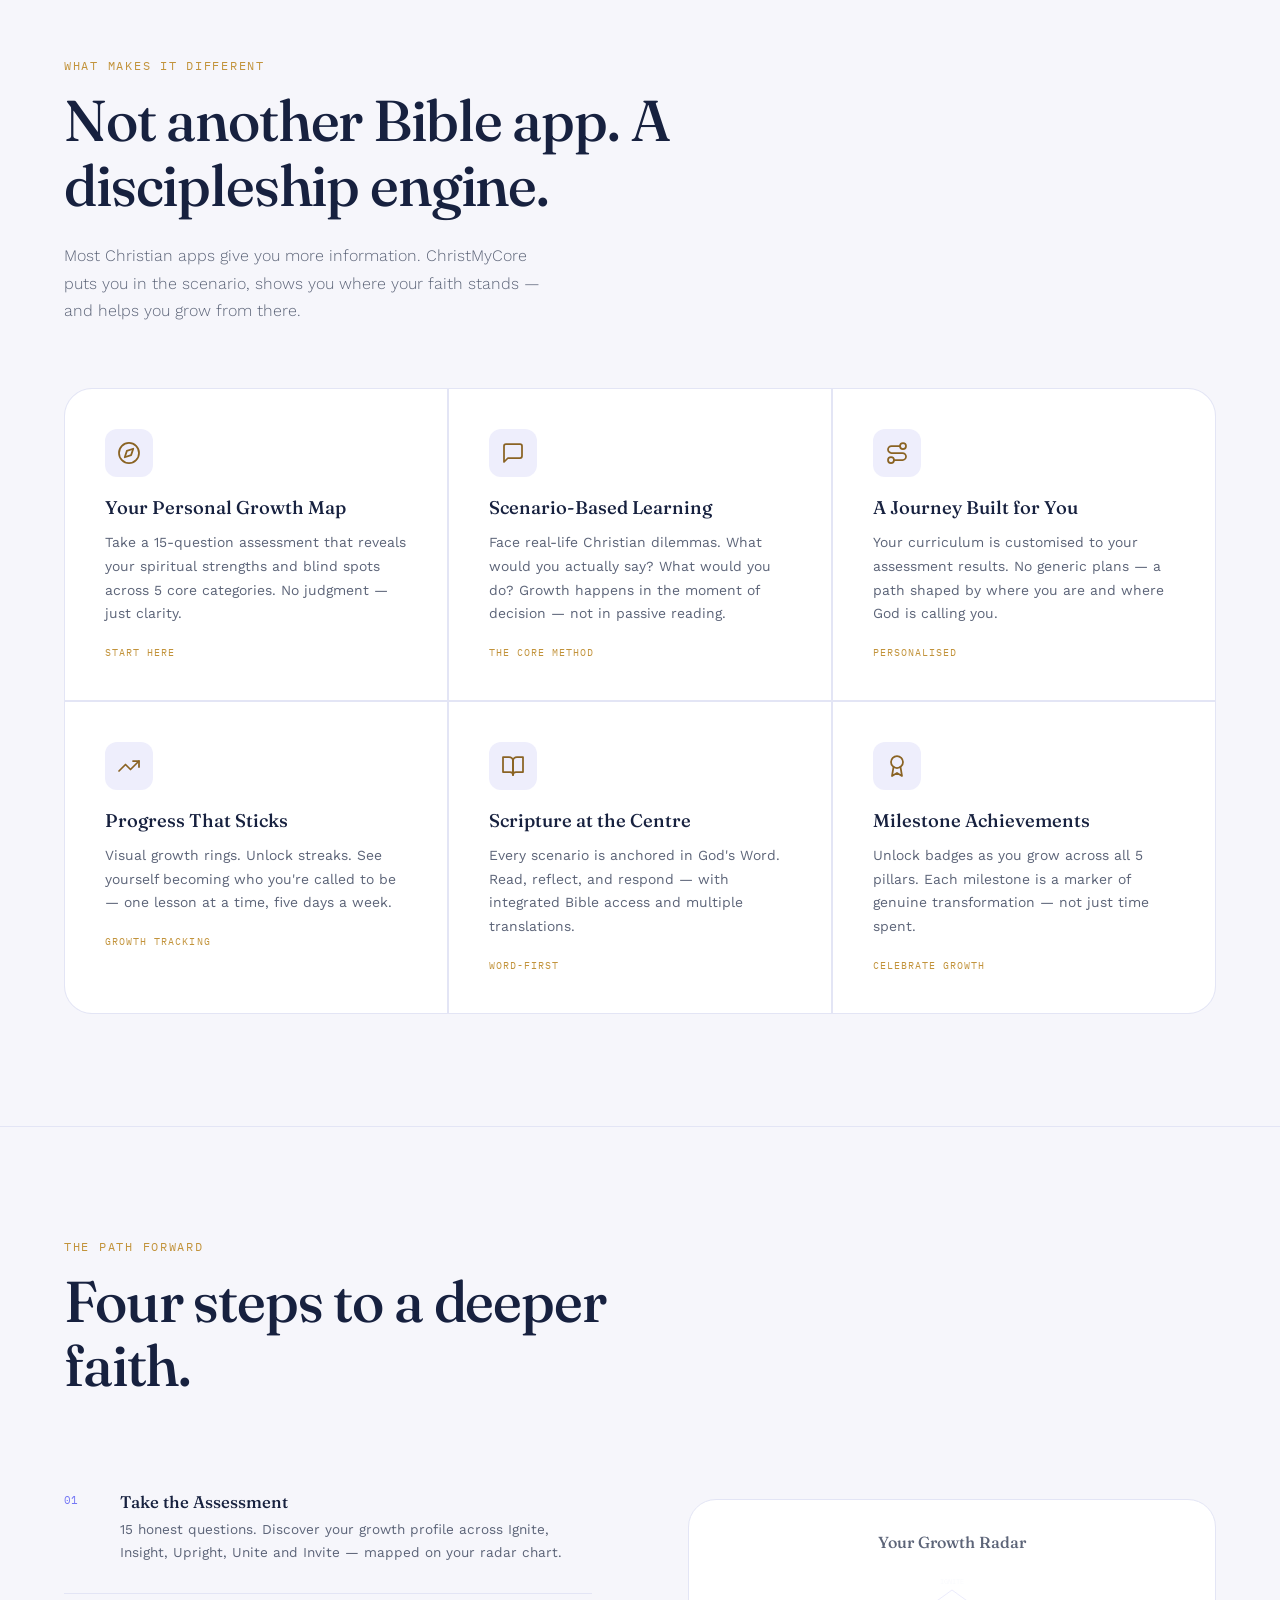
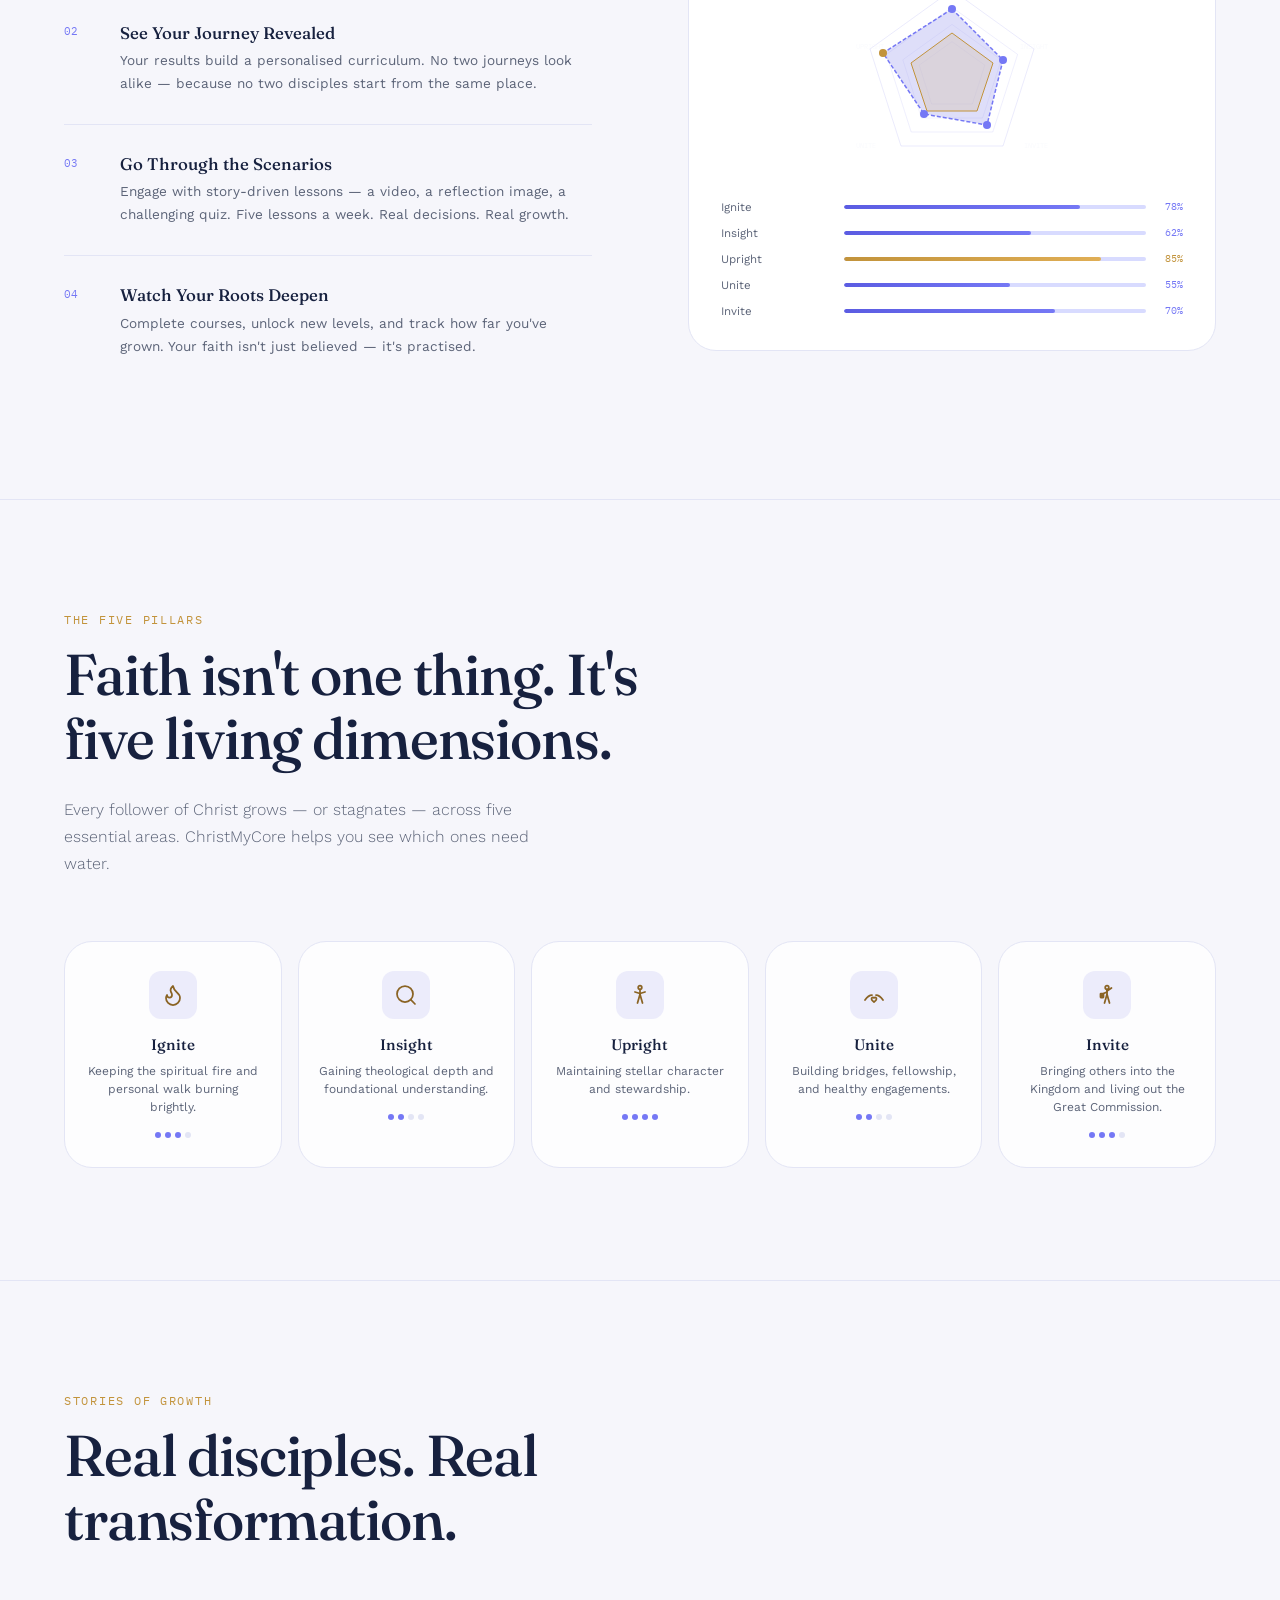
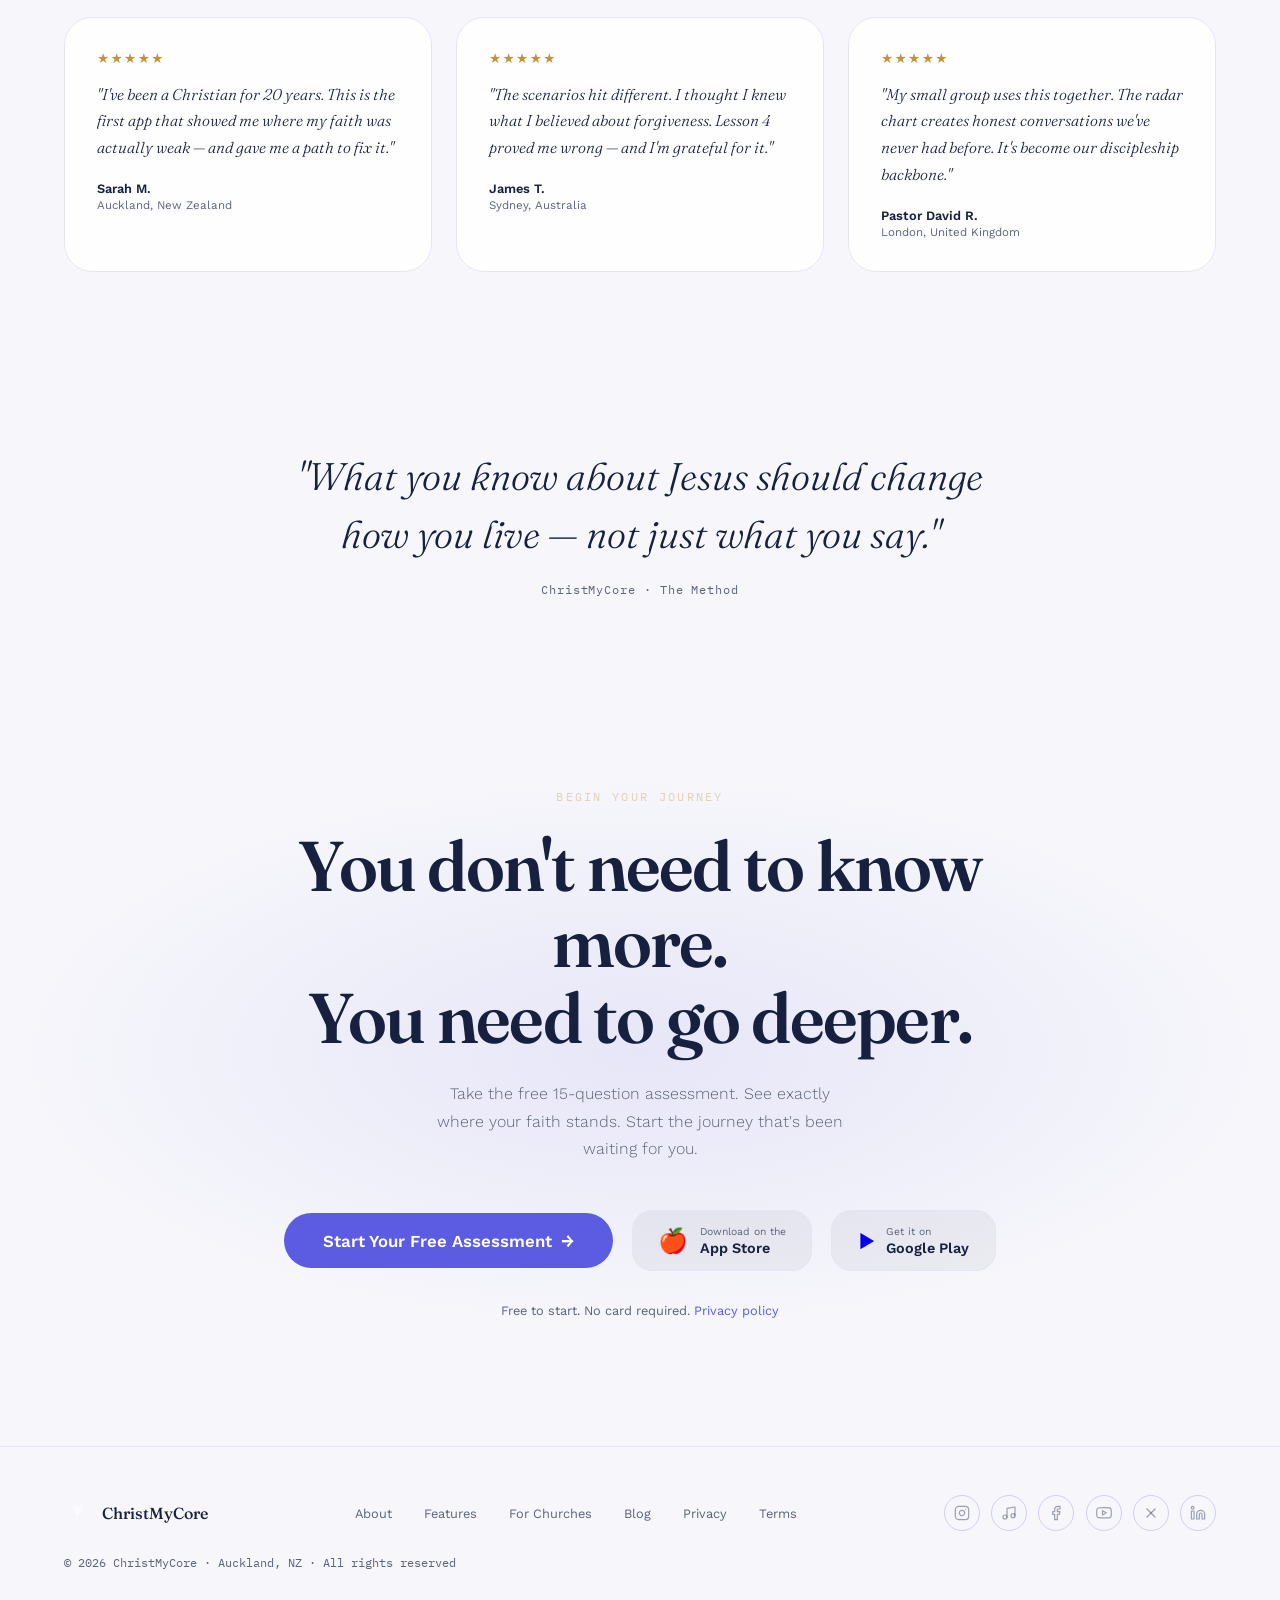
==== commit 65a2e4cc: "Update Five Pillars icons to match new concepts Replace the pillar icons with concepts matching each" ====
--- a/index-light.html
+++ b/index-light.html
@@ -354,7 +354,7 @@
   <p class="section-sub reveal">Every follower of Christ grows — or stagnates — across five essential areas. ChristMyCore helps you see which ones need water.</p>
   <div class="pillars-row reveal">
     <div class="pillar-card">
-      <div class="pillar-icon"><svg viewBox="0 0 24 24"><path d="M19 14c1.49-1.46 3-3.21 3-5.5A5.5 5.5 0 0 0 16.5 3c-1.76 0-3 .5-4.5 2-1.5-1.5-2.74-2-4.5-2A5.5 5.5 0 0 0 2 8.5c0 2.3 1.5 4.05 3 5.5l7 7Z"/></svg></div>
+      <div class="pillar-icon"><svg viewBox="0 0 24 24"><path d="M8.5 14.5A2.5 2.5 0 0 0 11 12c0-1.38-.5-2-1-3-1.072-2.143-.224-4.054 2-6 .5 2.5 2 4.9 4 6.5 2 1.6 3 3.5 3 5.5a7 7 0 1 1-14 0c0-1.153.433-2.294 1-3a2.5 2.5 0 0 0 2.5 2.5z"/></svg></div>
       <div class="pillar-name">Ignite</div>
       <div class="pillar-sub">Keeping the spiritual fire and personal walk burning brightly.</div>
       <div class="pillar-level">
@@ -365,7 +365,7 @@
       </div>
     </div>
     <div class="pillar-card">
-      <div class="pillar-icon"><svg viewBox="0 0 24 24"><path d="M12 22V12"/><path d="M12 12c0-3 2-5 5-5-.5 3-2.5 5-5 5Z"/><path d="M12 12c0-3-2-5-5-5 .5 3 2.5 5 5 5Z"/></svg></div>
+      <div class="pillar-icon"><svg viewBox="0 0 24 24"><circle cx="11" cy="11" r="8"/><path d="m21 21-4.3-4.3"/></svg></div>
       <div class="pillar-name">Insight</div>
       <div class="pillar-sub">Gaining theological depth and foundational understanding.</div>
       <div class="pillar-level">
@@ -376,7 +376,7 @@
       </div>
     </div>
     <div class="pillar-card">
-      <div class="pillar-icon"><svg viewBox="0 0 24 24"><rect x="3" y="11" width="18" height="11" rx="2"/><path d="M7 11V7a5 5 0 0 1 10 0v4"/></svg></div>
+      <div class="pillar-icon"><svg viewBox="0 0 24 24"><circle cx="12" cy="4.5" r="1.8"/><path d="M12 6.3v5"/><path d="M7 9l5 1.5L17 9"/><path d="M9.5 20l2.5-8.7 2.5 8.7"/></svg></div>
       <div class="pillar-name">Upright</div>
       <div class="pillar-sub">Maintaining stellar character and stewardship.</div>
       <div class="pillar-level">
@@ -387,7 +387,7 @@
       </div>
     </div>
     <div class="pillar-card">
-      <div class="pillar-icon"><svg viewBox="0 0 24 24"><path d="M16 21v-2a4 4 0 0 0-4-4H6a4 4 0 0 0-4 4v2"/><circle cx="9" cy="7" r="4"/><path d="M22 21v-2a4 4 0 0 0-3-3.87"/><path d="M16 3.13a4 4 0 0 1 0 7.75"/></svg></div>
+      <div class="pillar-icon"><svg viewBox="0 0 24 24"><path d="M3 17c2-3 5-5 7-5"/><path d="M21 17c-2-3-5-5-7-5"/><path d="M12 15c-1-1-2.5-.5-2.5 1 0 1.2 1.5 2.3 2.5 3 1-.7 2.5-1.8 2.5-3 0-1.5-1.5-2-2.5-1z"/></svg></div>
       <div class="pillar-name">Unite</div>
       <div class="pillar-sub">Building bridges, fellowship, and healthy engagements.</div>
       <div class="pillar-level">
@@ -398,7 +398,7 @@
       </div>
     </div>
     <div class="pillar-card">
-      <div class="pillar-icon"><svg viewBox="0 0 24 24"><circle cx="12" cy="12" r="10"/><path d="M12 2a14.5 14.5 0 0 0 0 20 14.5 14.5 0 0 0 0-20"/><path d="M2 12h20"/></svg></div>
+      <div class="pillar-icon"><svg viewBox="0 0 24 24"><circle cx="12" cy="4.5" r="1.8"/><path d="M12 6.3v5"/><path d="M12 8l4.5-3"/><path d="M12 9l-3.5 1.5"/><rect x="5.5" y="10.5" width="3" height="4" rx="0.4"/><path d="M7 11.5v2"/><path d="M6 12.5h2"/><path d="M9.5 20l2.5-8.7 2.5 8.7"/></svg></div>
       <div class="pillar-name">Invite</div>
       <div class="pillar-sub">Bringing others into the Kingdom and living out the Great Commission.</div>
       <div class="pillar-level">
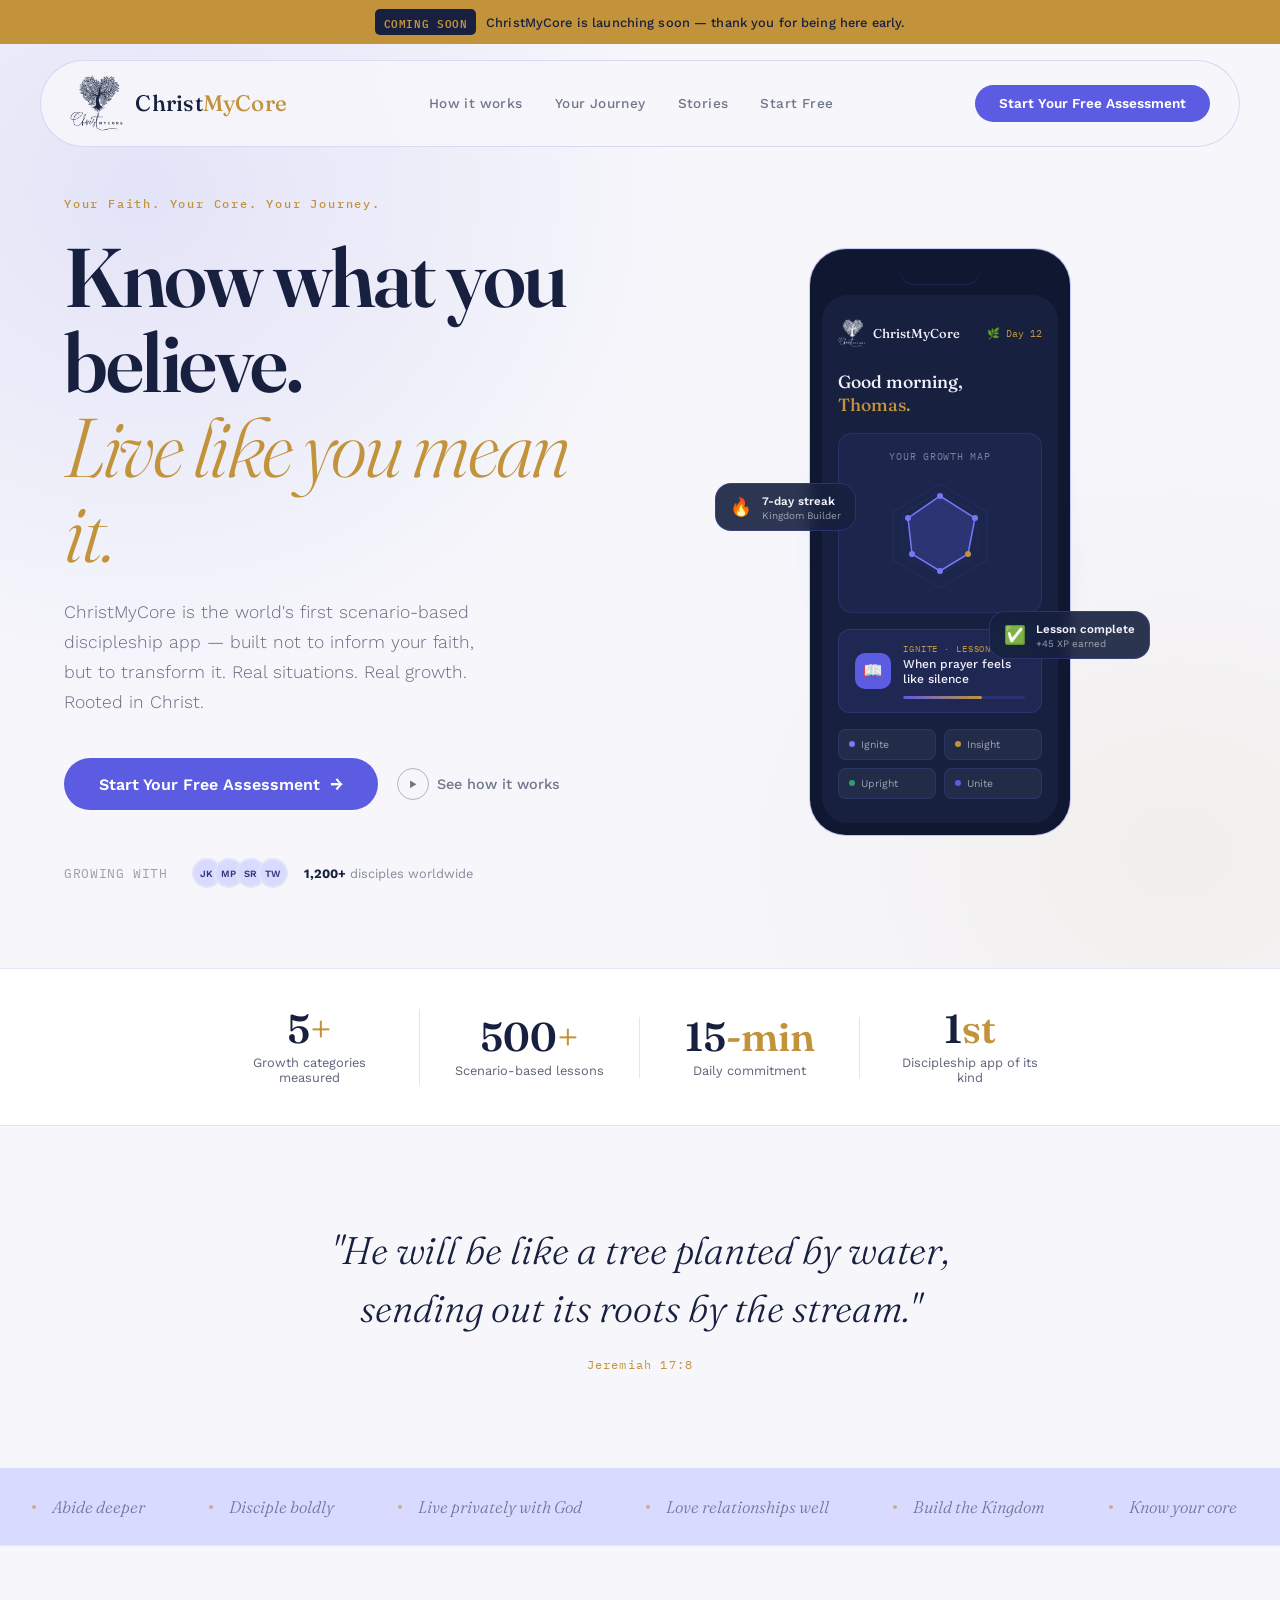
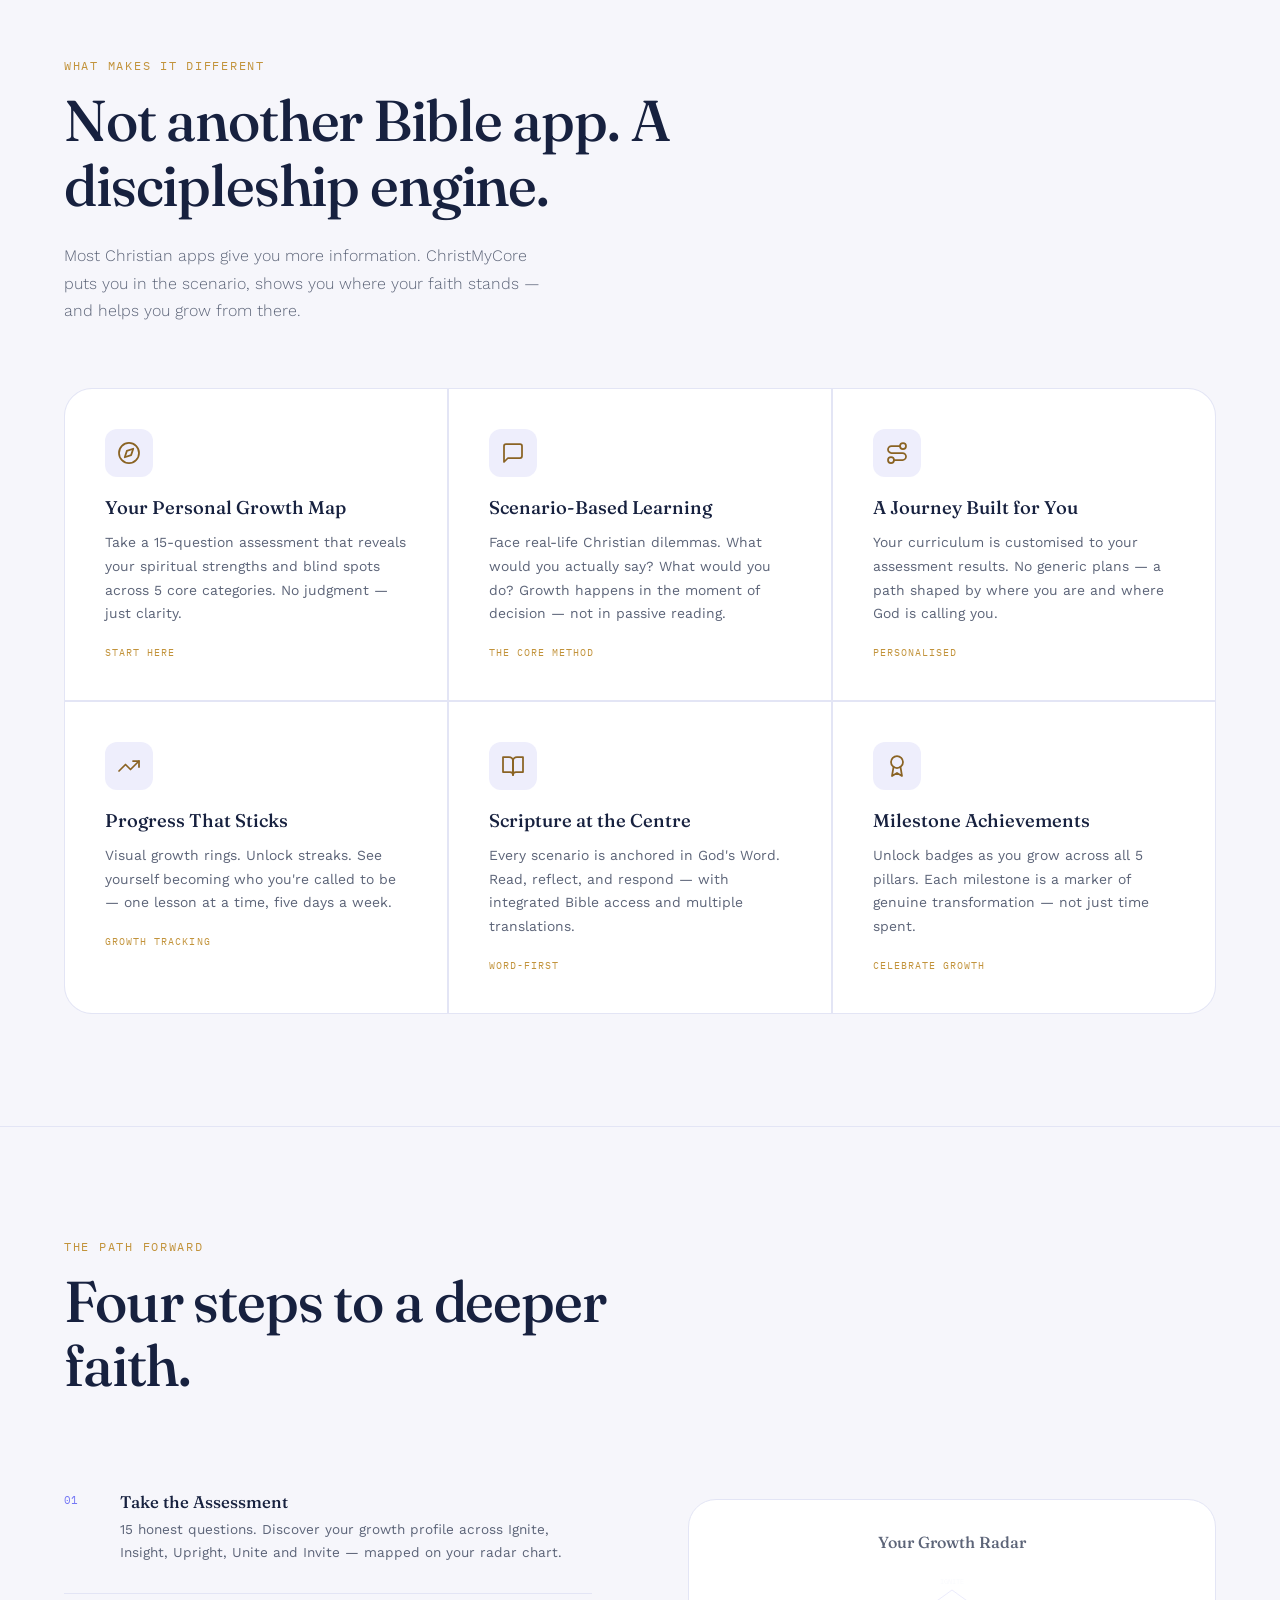
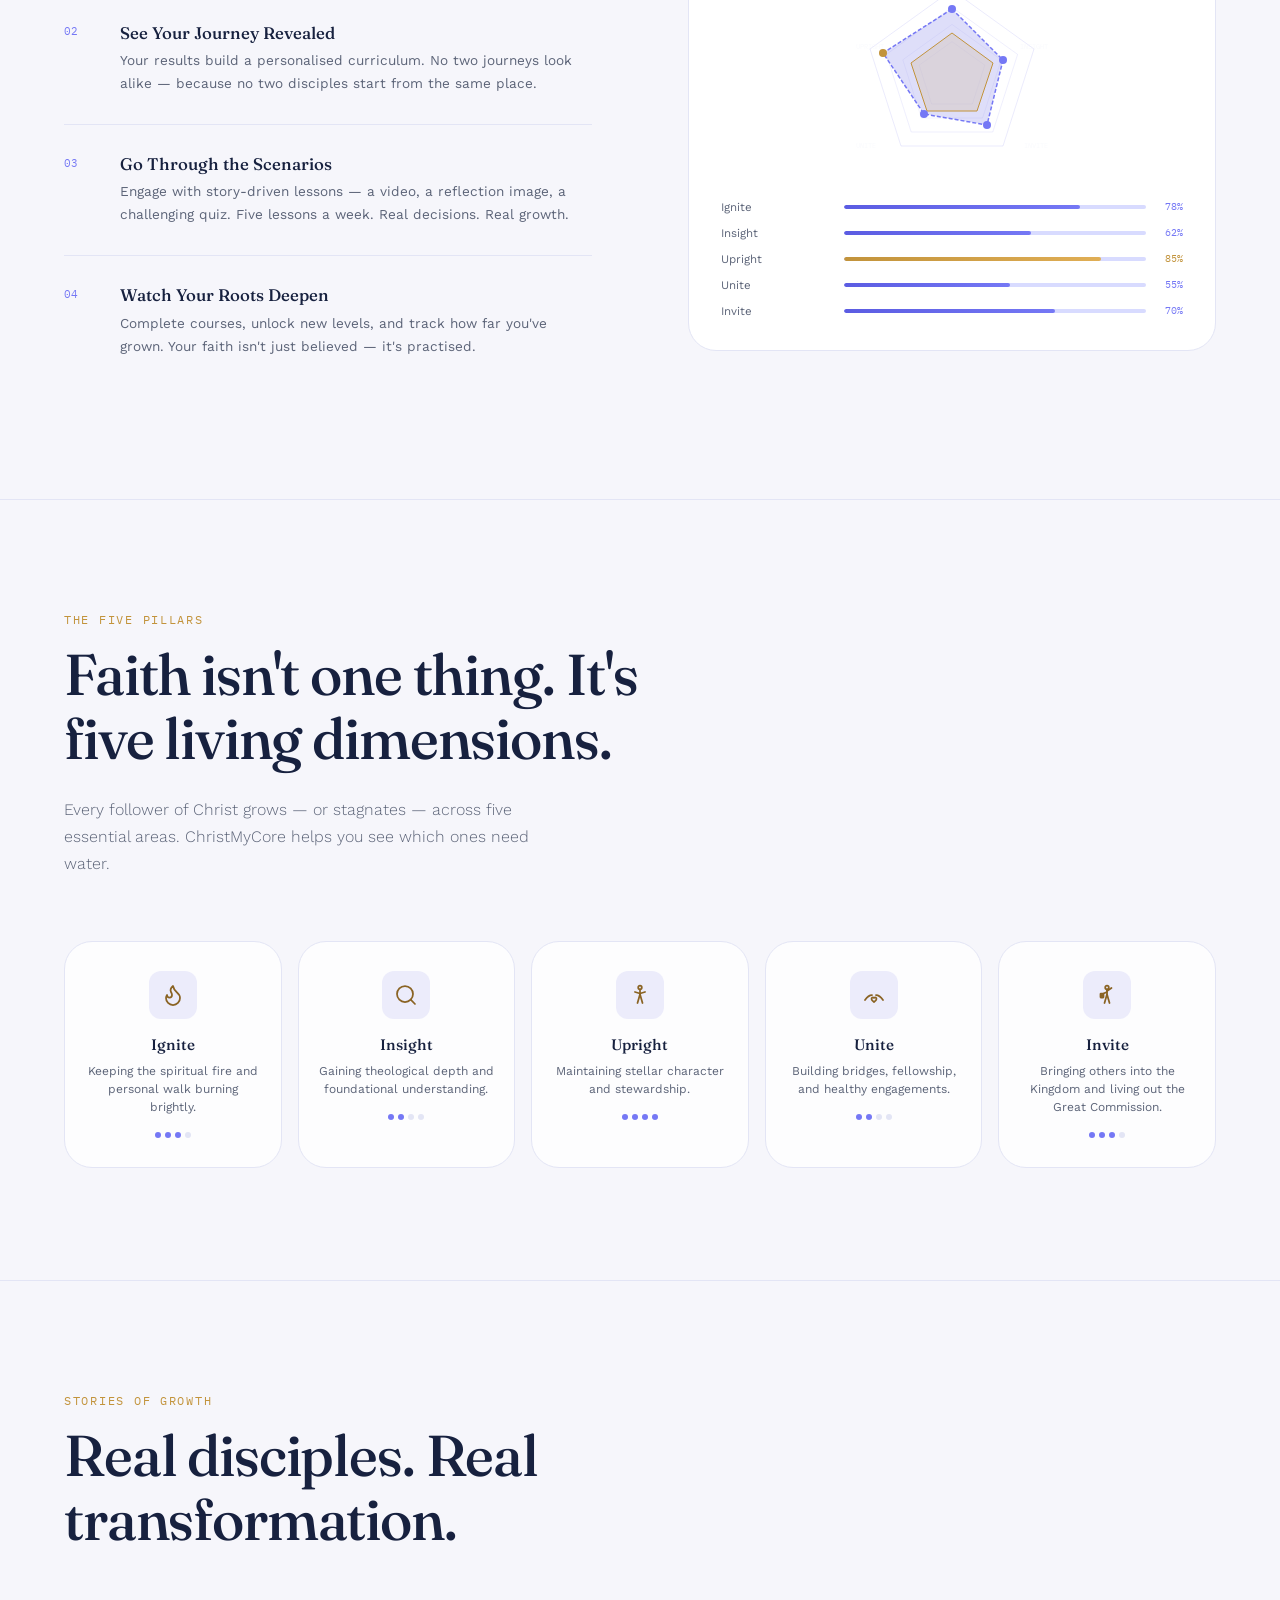
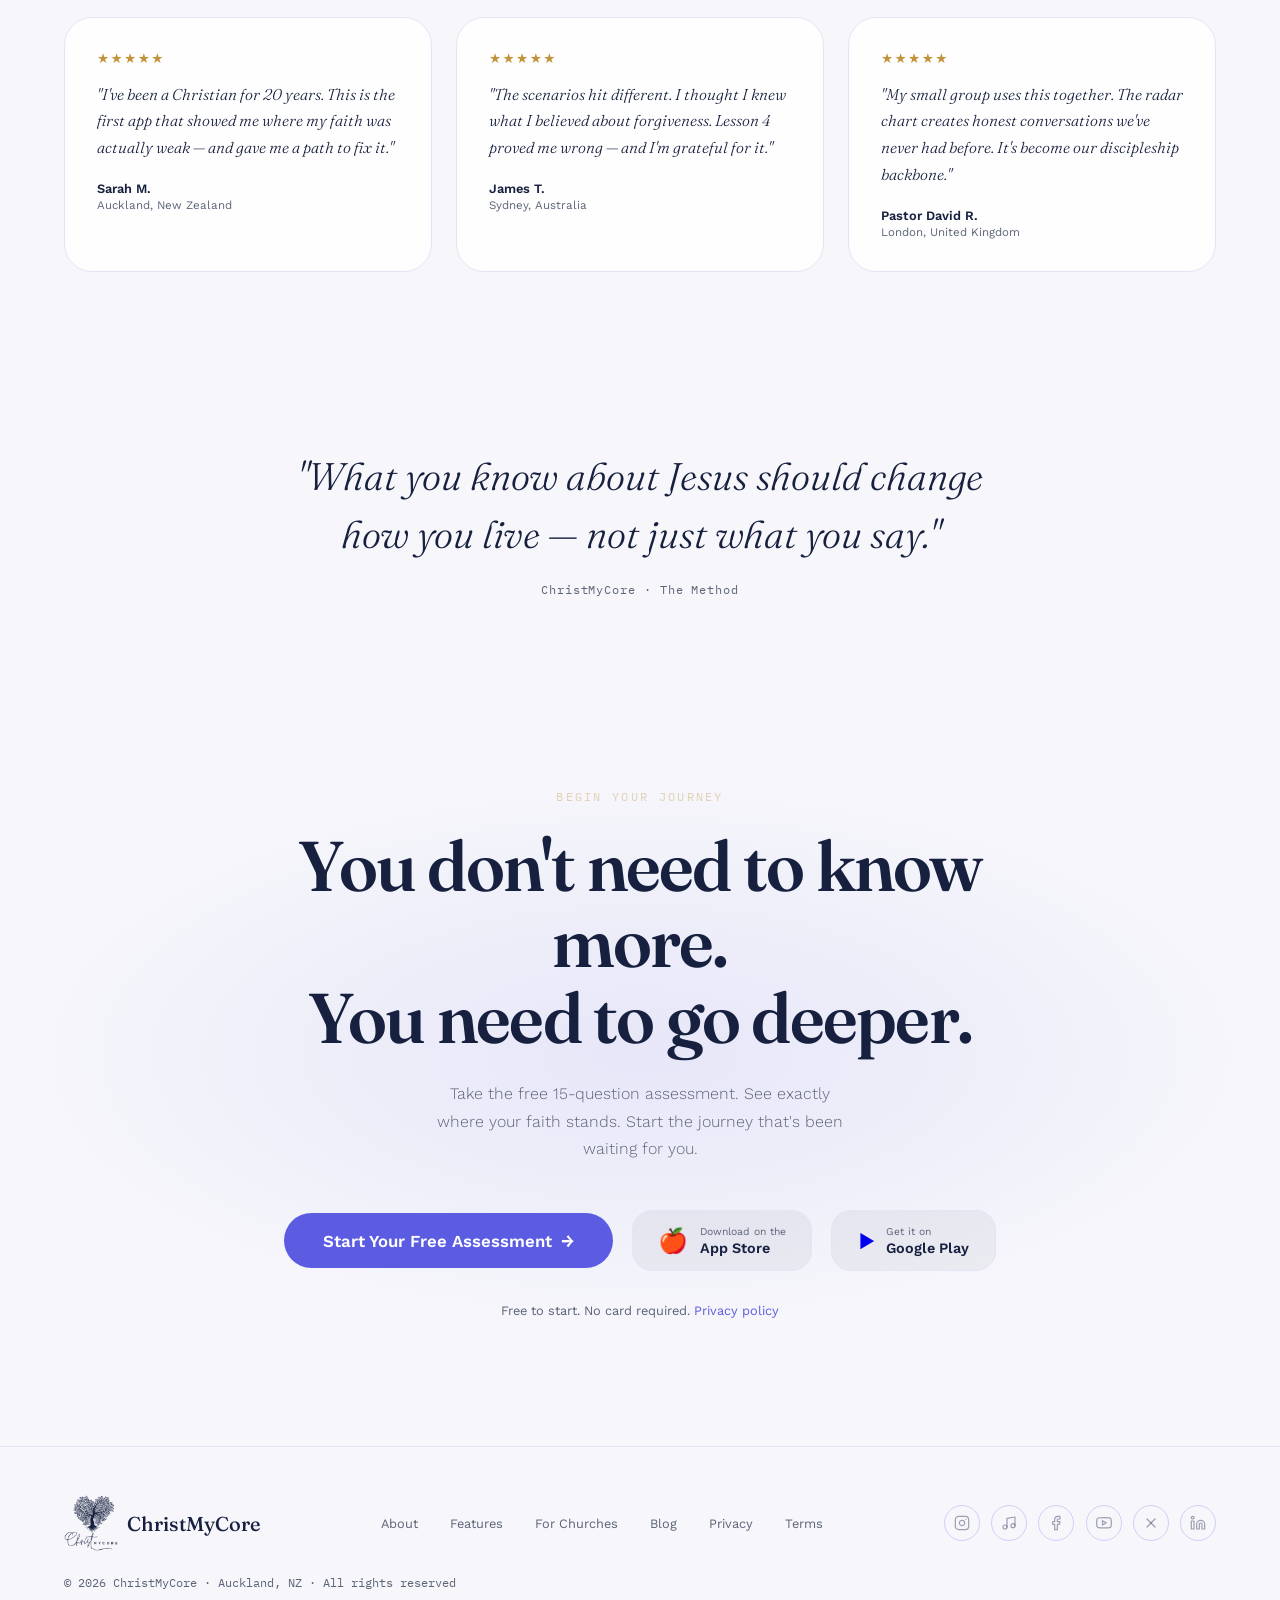
==== commit f4df0afd: "Make the logo larger and more visible - Enlarge the nav and footer logo to 56px (42-48px on mobile) " ====
--- a/index-light.html
+++ b/index-light.html
@@ -28,7 +28,7 @@
 <!-- ── NAV ── -->
 <nav>
   <a href="/" class="nav-logo">
-    <img src="assets/images/logo.png" alt="ChristMyCore logo"/>
+    <img src="assets/images/logo-dark.png" alt="ChristMyCore logo"/>
     <span class="nav-logo-text">Christ<span>MyCore</span></span>
   </a>
   <div class="nav-links">
@@ -37,7 +37,7 @@
     <a href="#stories">Stories</a>
     <a href="#start">Start Free</a>
   </div>
-  <a href="#start" class="nav-cta">Start Your Free Assessment</a>
+  <a href="#start" class="nav-cta"><span class="nav-cta-full">Start Your Free Assessment</span><span class="nav-cta-short">Start Free</span></a>
   <button class="nav-menu-btn" aria-label="Menu">
     <span></span><span></span><span></span>
   </button>
@@ -475,7 +475,7 @@
 <!-- ── FOOTER ── -->
 <footer>
   <a href="/" class="footer-logo">
-    <img src="assets/images/logo.png" alt="ChristMyCore"/>
+    <img src="assets/images/logo-dark.png" alt="ChristMyCore"/>
     <span class="footer-logo-text">ChristMyCore</span>
   </a>
   <div class="footer-links">
--- a/css/main-light.css
+++ b/css/main-light.css
@@ -72,10 +72,10 @@
   display:flex;align-items:center;gap:0.75rem;
   text-decoration:none;
 }
-.nav-logo img{width:36px;height:36px;object-fit:contain;filter:none;}
+.nav-logo img{height:56px;width:auto;object-fit:contain;}
 .nav-logo-text{
   font-family:var(--r);
-  font-size:1.15rem;font-weight:500;
+  font-size:1.4rem;font-weight:500;
   color:var(--dark);letter-spacing:0.01em;
 }
 .nav-logo-text span{color:var(--gold);}
@@ -96,8 +96,12 @@
   white-space:nowrap;
 }
 .nav-cta:hover{background:var(--primary-deep);transform:translateY(-1px);}
-.nav-menu-btn{display:none;background:none;border:none;cursor:pointer;padding:0.5rem;}
+.nav-cta-short{display:none;}
+.nav-menu-btn{display:none;background:none;border:none;cursor:pointer;padding:0.5rem;z-index:101;position:relative;}
 .nav-menu-btn span{display:block;width:22px;height:2px;background:var(--dark);margin:4px 0;transition:all 0.3s;}
+.nav-menu-btn.open span:nth-child(1){transform:translateY(6px) rotate(45deg);}
+.nav-menu-btn.open span:nth-child(2){opacity:0;}
+.nav-menu-btn.open span:nth-child(3){transform:translateY(-6px) rotate(-45deg);}
 
 /* ── HERO ─────────────────────────────────────── */
 .hero{
@@ -301,9 +305,8 @@
   display:flex;align-items:center;gap:0.5rem;
 }
 .phone-logo-img{
-  width:22px;height:22px;
+  height:28px;width:auto;
   object-fit:contain;
-  filter:brightness(0) invert(1);
 }
 .phone-logo-name{
   font-family:var(--r);font-size:0.8rem;font-weight:500;color:#F1F2FA;
@@ -379,6 +382,7 @@
 /* floating badges */
 .float-badge{
   position:absolute;
+  z-index:5;
   background:rgba(23,33,63,0.9);
   border:1px solid rgba(91,92,226,0.3);
   border-radius:16px;
@@ -389,7 +393,7 @@
   white-space:nowrap;
 }
 .float-badge.badge-left{
-  left:-70px;top:25%;
+  left:-85px;top:40%;
   animation:floatL 4s ease-in-out infinite;
 }
 .float-badge.badge-right{
@@ -829,9 +833,9 @@
   display:flex;align-items:center;gap:0.6rem;
   text-decoration:none;
 }
-.footer-logo img{width:28px;height:28px;object-fit:contain;filter:none;}
+.footer-logo img{height:56px;width:auto;object-fit:contain;}
 .footer-logo-text{
-  font-family:var(--r);font-size:1rem;font-weight:500;color:var(--dark);
+  font-family:var(--r);font-size:1.25rem;font-weight:500;color:var(--dark);
 }
 .footer-links{
   display:flex;gap:2rem;flex-wrap:wrap;
@@ -889,15 +893,33 @@
   .pillars-row{grid-template-columns:repeat(3,1fr);}
   .float-badge.badge-left{left:-20px;}
   .float-badge.badge-right{right:-20px;}
+
+  nav{left:1rem;right:1rem;padding:0.75rem 1.2rem;}
+  .nav-links{
+    display:none;
+    position:absolute;top:calc(100% + 0.6rem);left:0;right:0;
+    flex-direction:column;align-items:stretch;gap:0;
+    background:rgba(255,255,255,0.98);
+    border:1px solid rgba(91,92,226,0.2);
+    border-radius:20px;
+    padding:0.6rem;
+    backdrop-filter:blur(20px);
+    -webkit-backdrop-filter:blur(20px);
+  }
+  .nav-links.open{display:flex;}
+  .nav-links a{padding:0.8rem 1rem;border-radius:12px;}
+  .nav-links a:hover{background:rgba(91,92,226,0.08);}
+  .nav-menu-btn{display:block;}
 }
 @media(max-width:768px){
   .hero{grid-template-columns:1fr;padding:calc(8.5rem + var(--banner-h)) 5vw 4rem;}
   .hero-right{display:none;}
   .hero-h1{font-size:2.8rem;}
-  nav{left:0.75rem;right:0.75rem;padding:0.8rem 1.2rem;}
-  .nav-links{display:none;}
-  .nav-menu-btn{display:block;}
-  .nav-cta{font-size:0.72rem;padding:0.5rem 0.9rem;}
+  nav{left:0.75rem;right:0.75rem;padding:0.7rem 1.1rem;}
+  .nav-logo img{height:42px;}
+  .nav-logo{gap:0.5rem;}
+  .nav-logo-text{font-size:1.05rem;}
+  .footer-logo img{height:48px;}
   .announce-banner{gap:0.4rem;padding:0 0.75rem;font-size:0.72rem;}
   .announce-banner-badge{font-size:0.6rem;padding:0.15rem 0.4rem;}
   .announce-banner-full{display:none;}
@@ -911,6 +933,11 @@
   footer{flex-direction:column;text-align:center;}
   .footer-links{justify-content:center;}
 }
+@media(max-width:540px){
+  .nav-cta-full{display:none;}
+  .nav-cta-short{display:inline;}
+  .nav-cta{padding:0.55rem 1rem;font-size:0.8rem;}
+}
 @media(prefers-reduced-motion:reduce){
   *{animation:none!important;transition:none!important;}
   .hero-video{display:none;}
